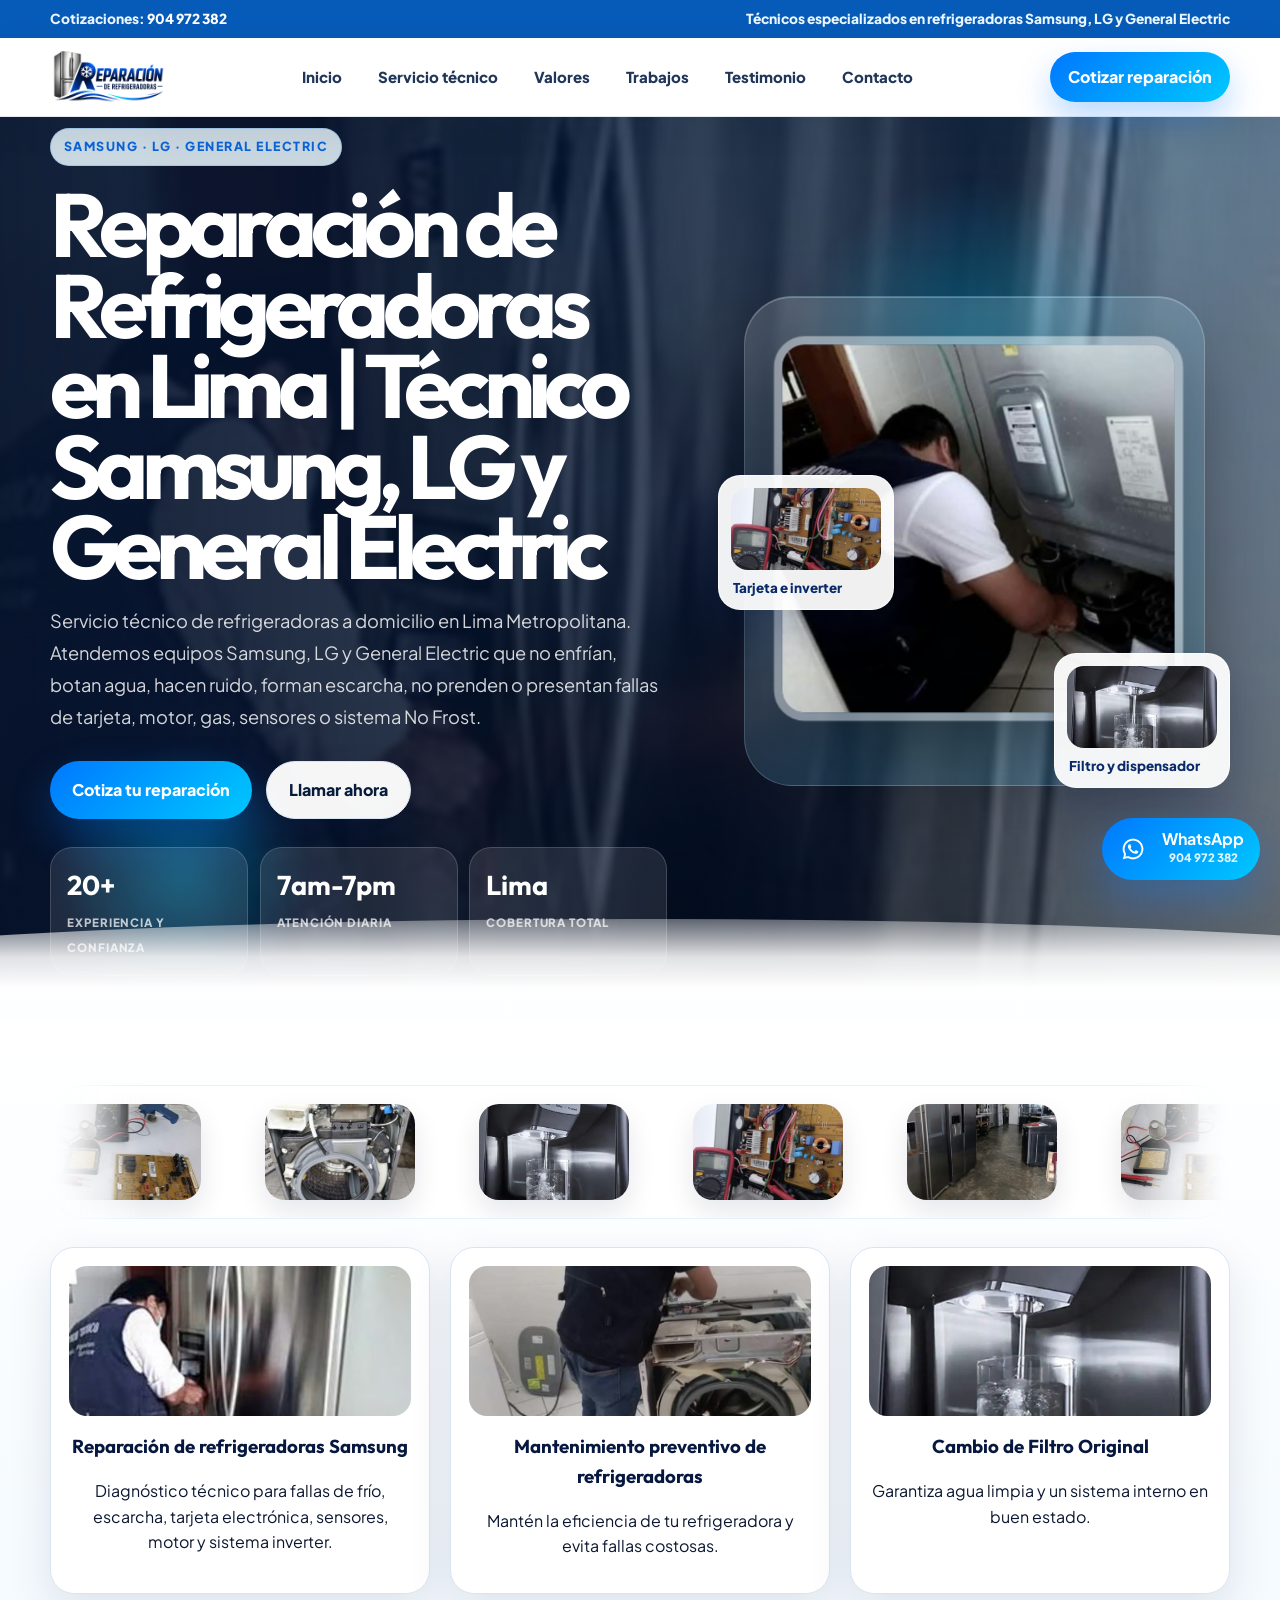
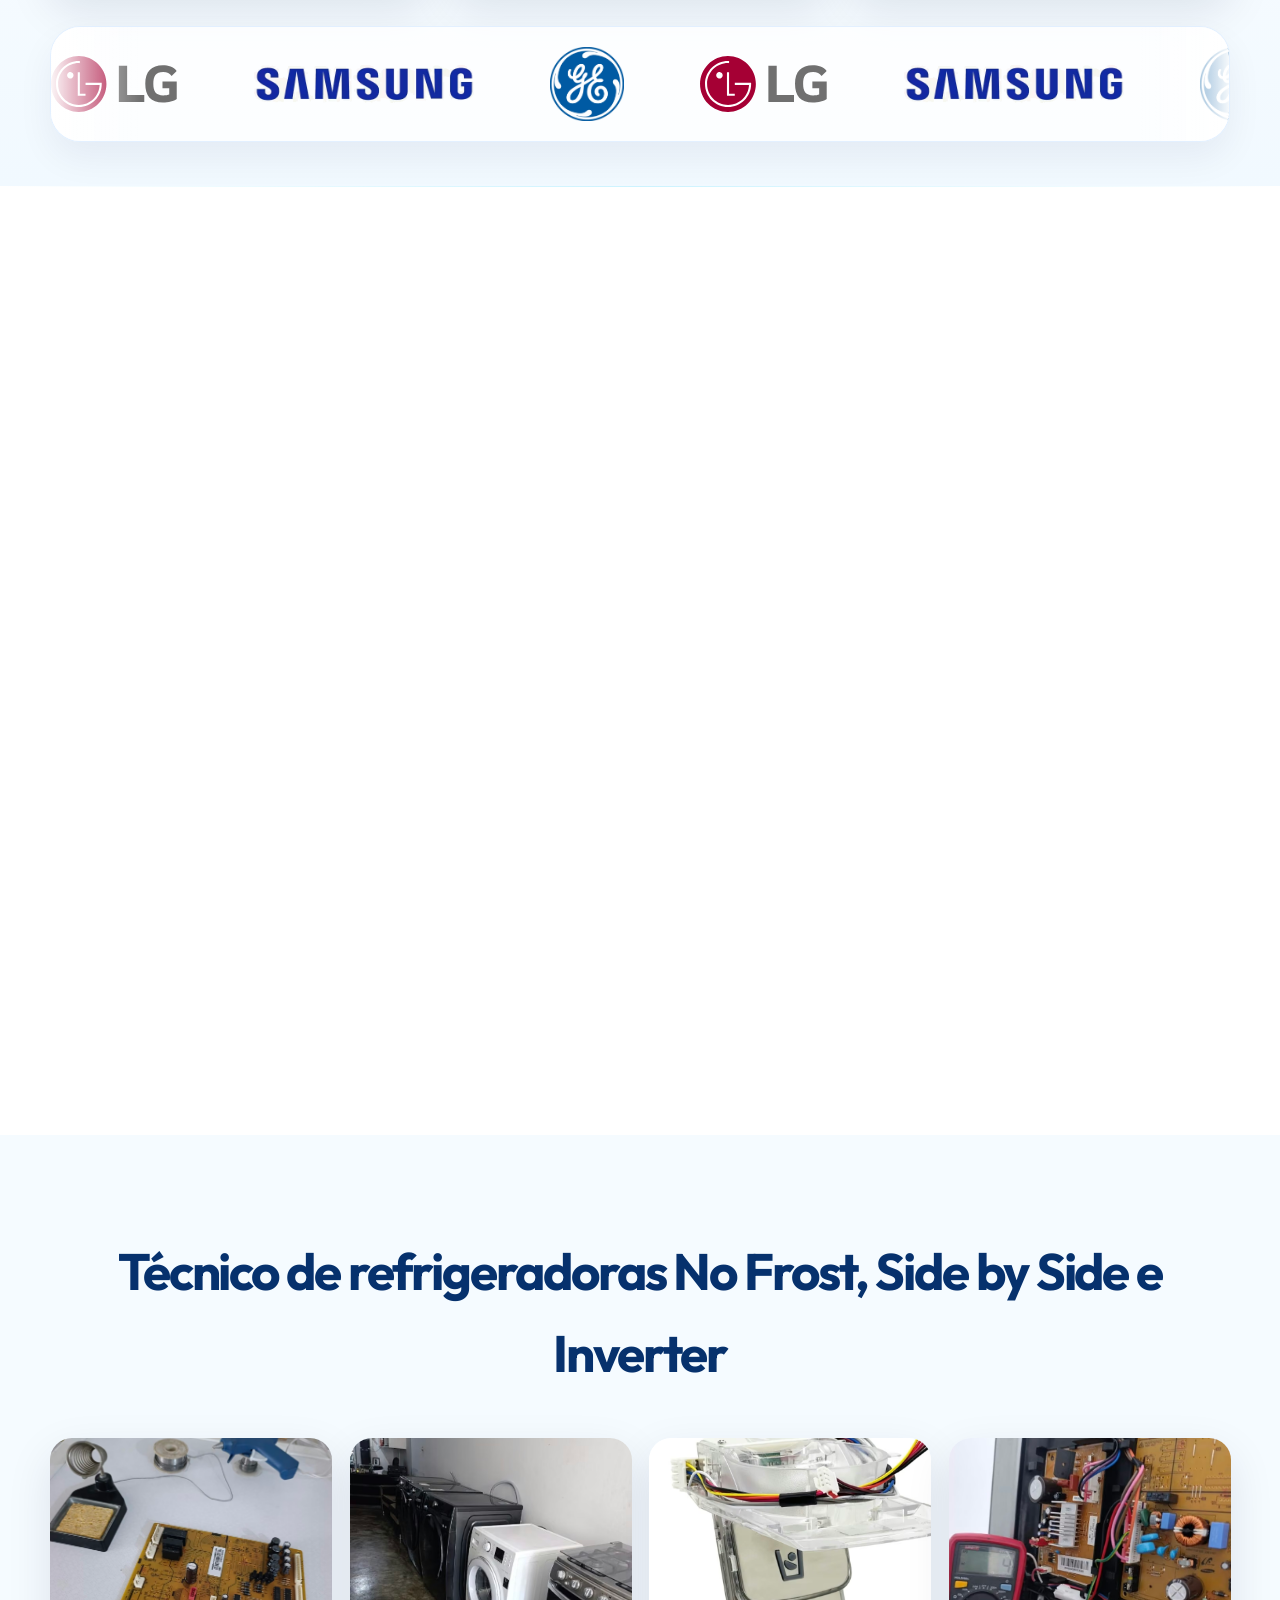
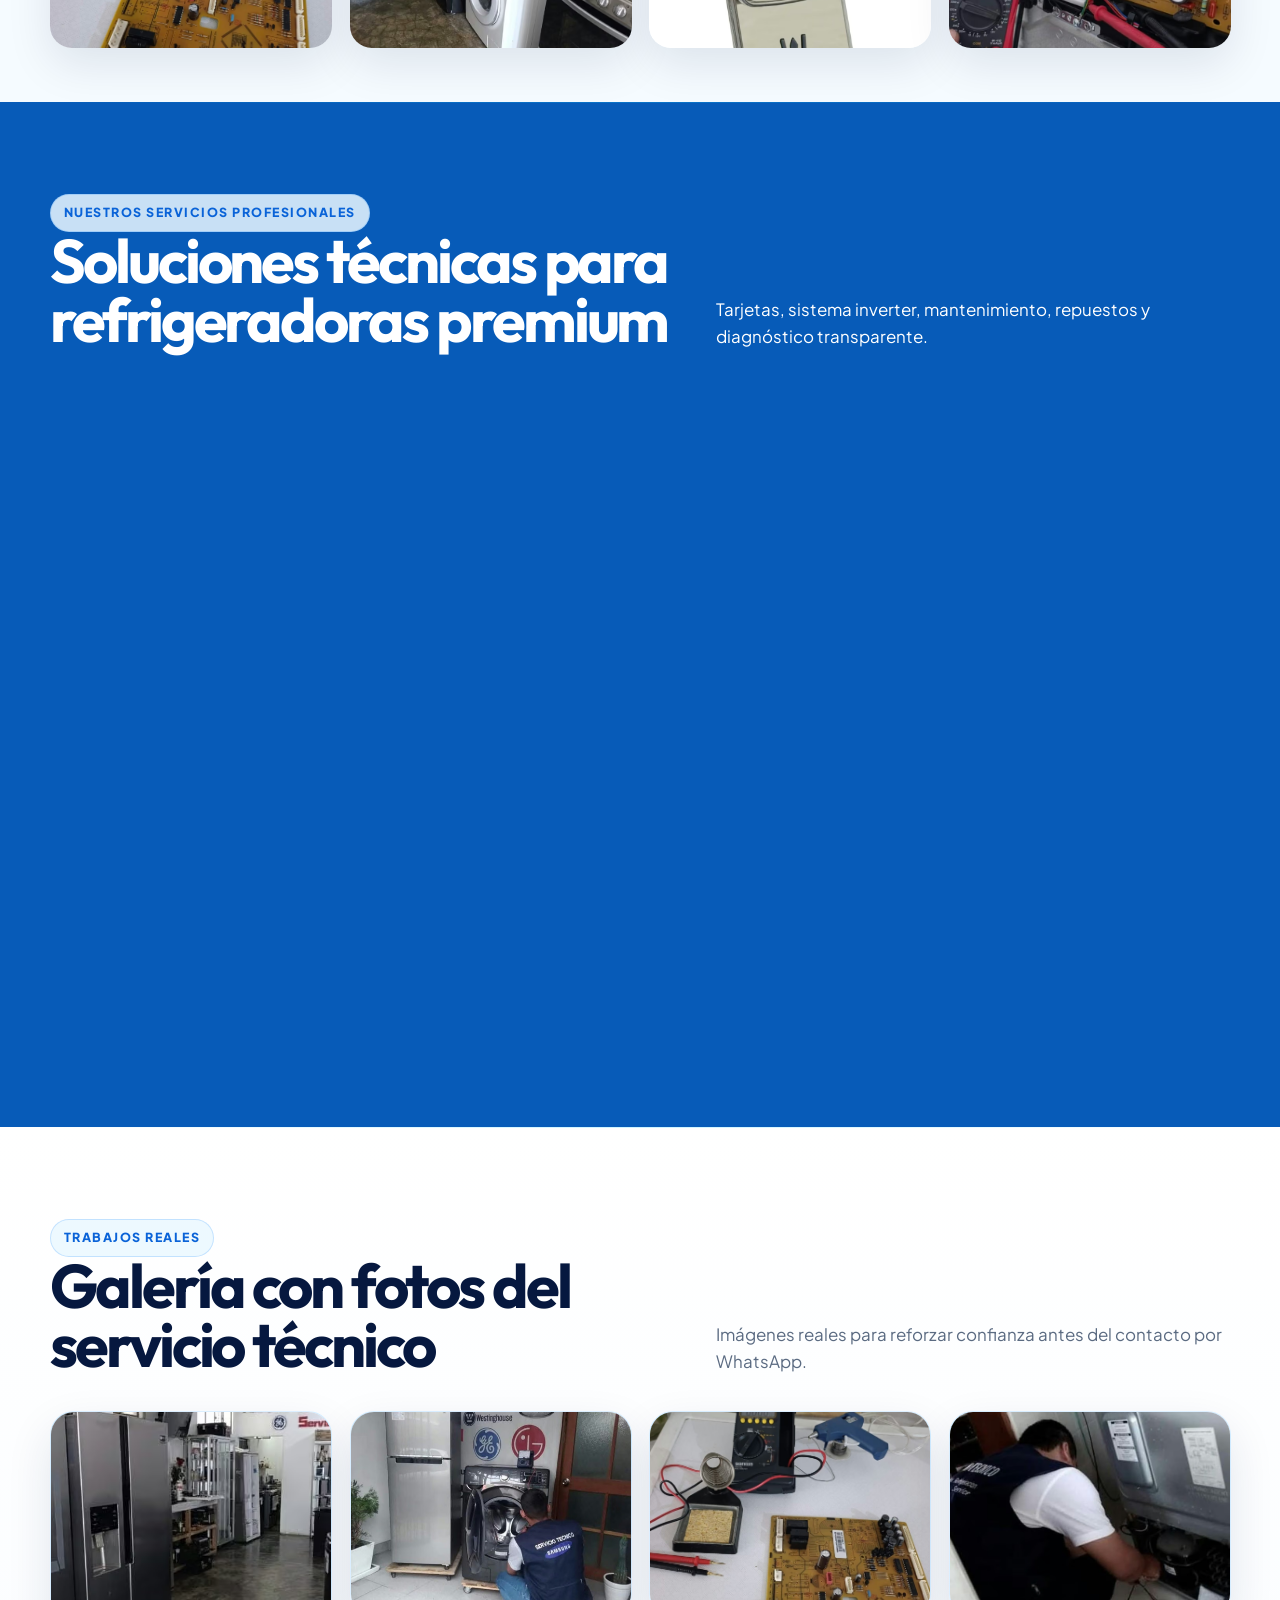
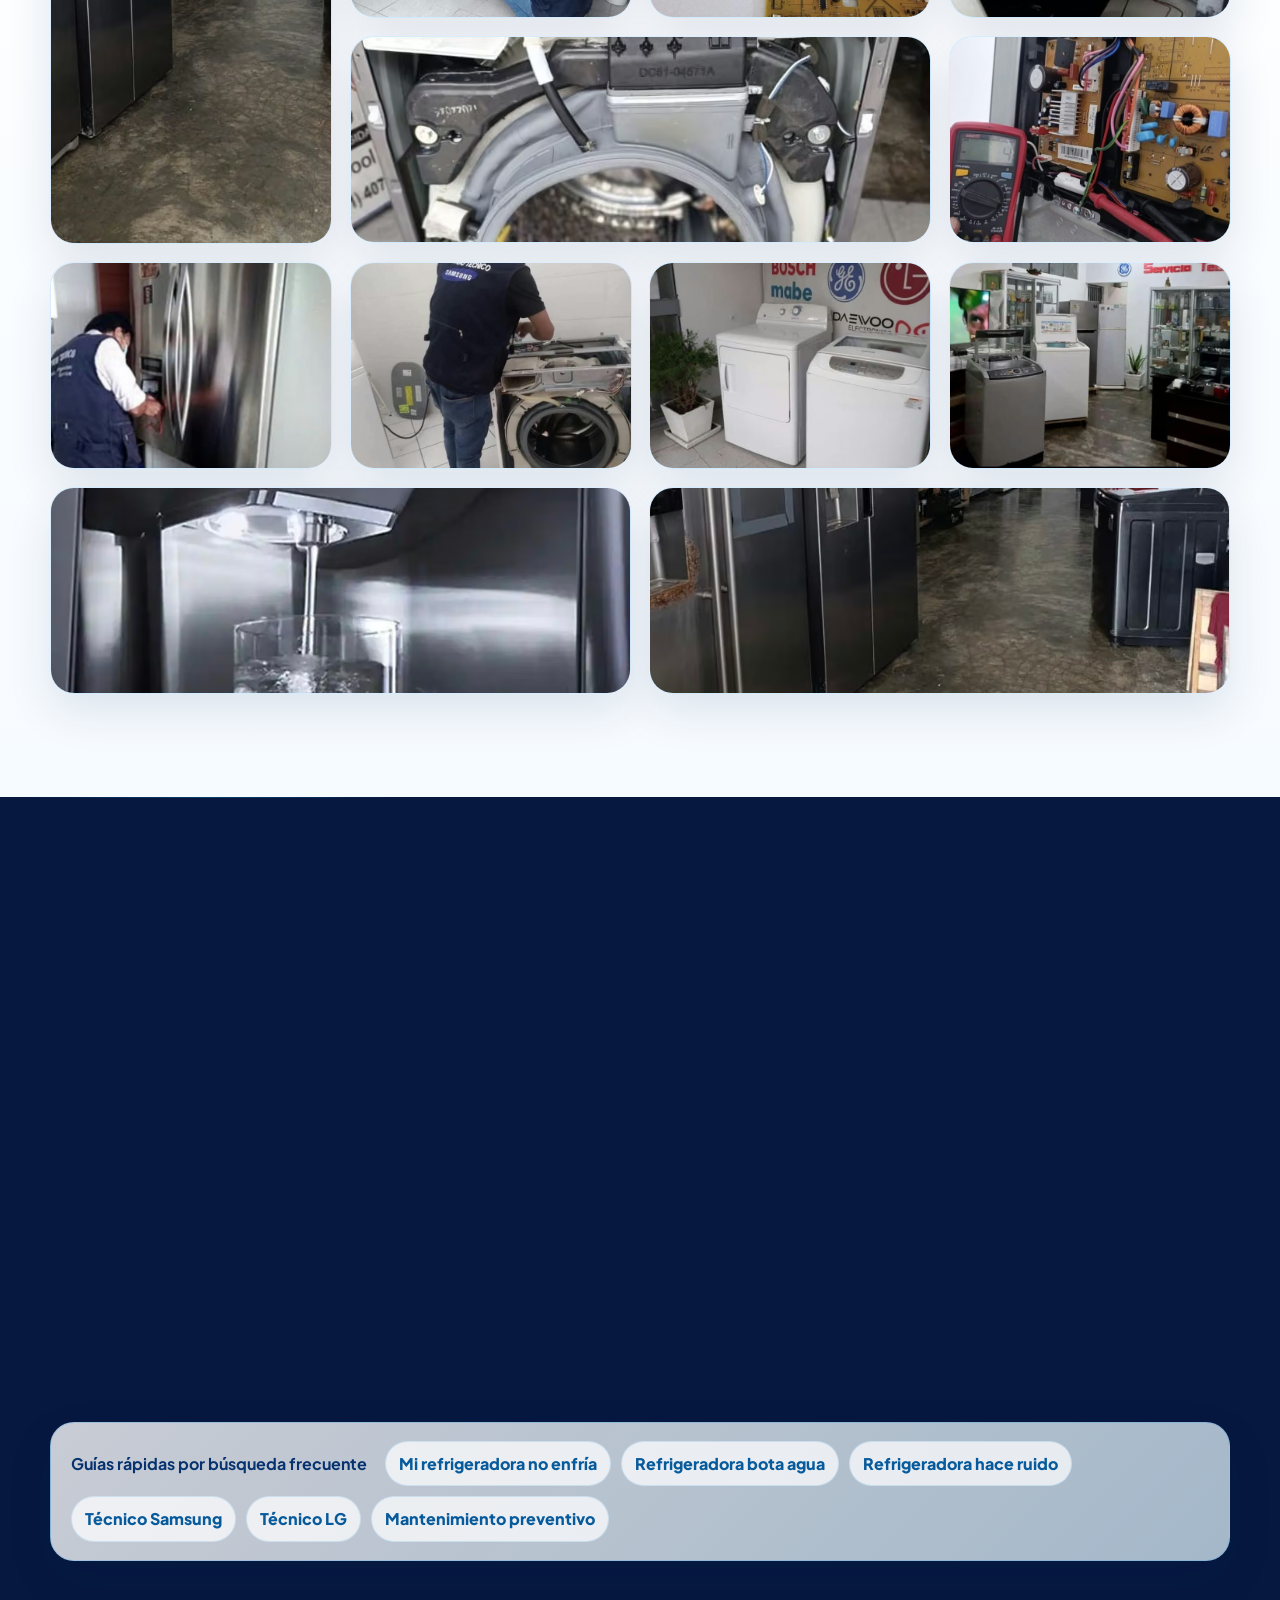
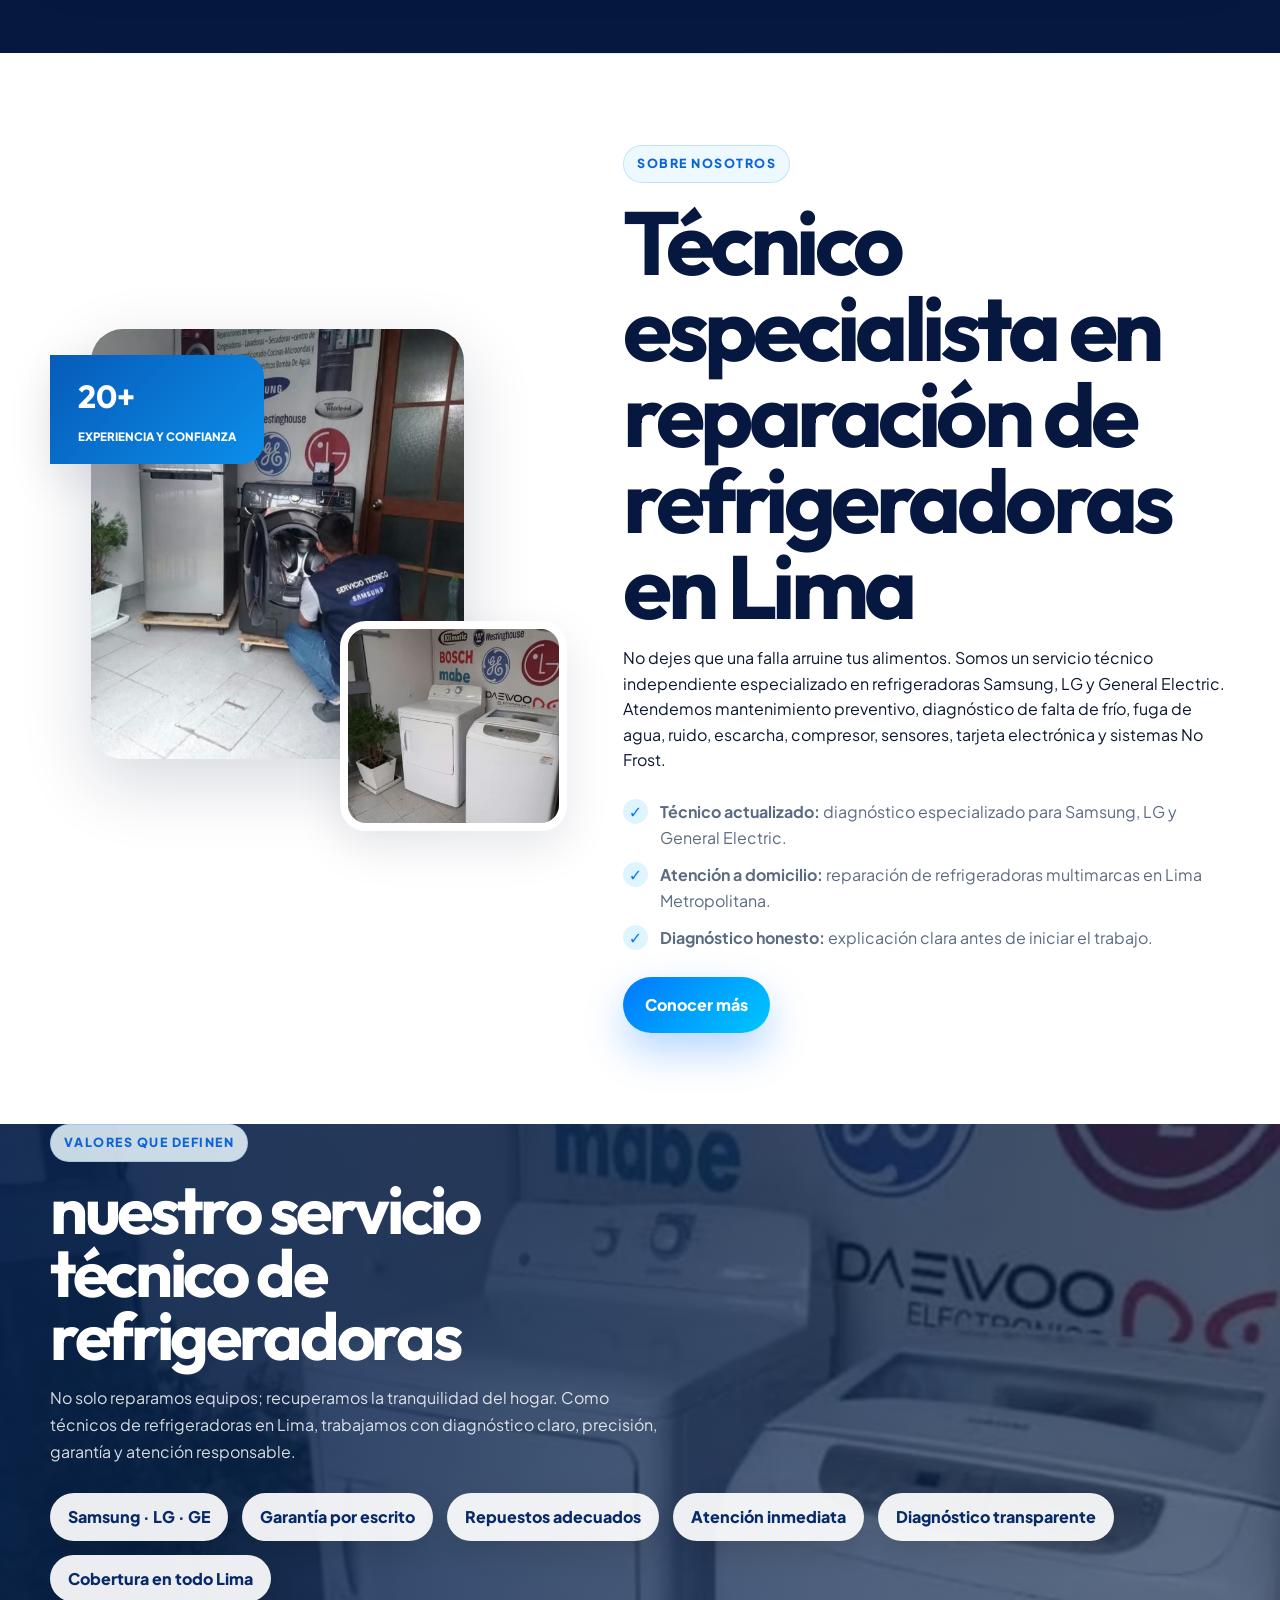
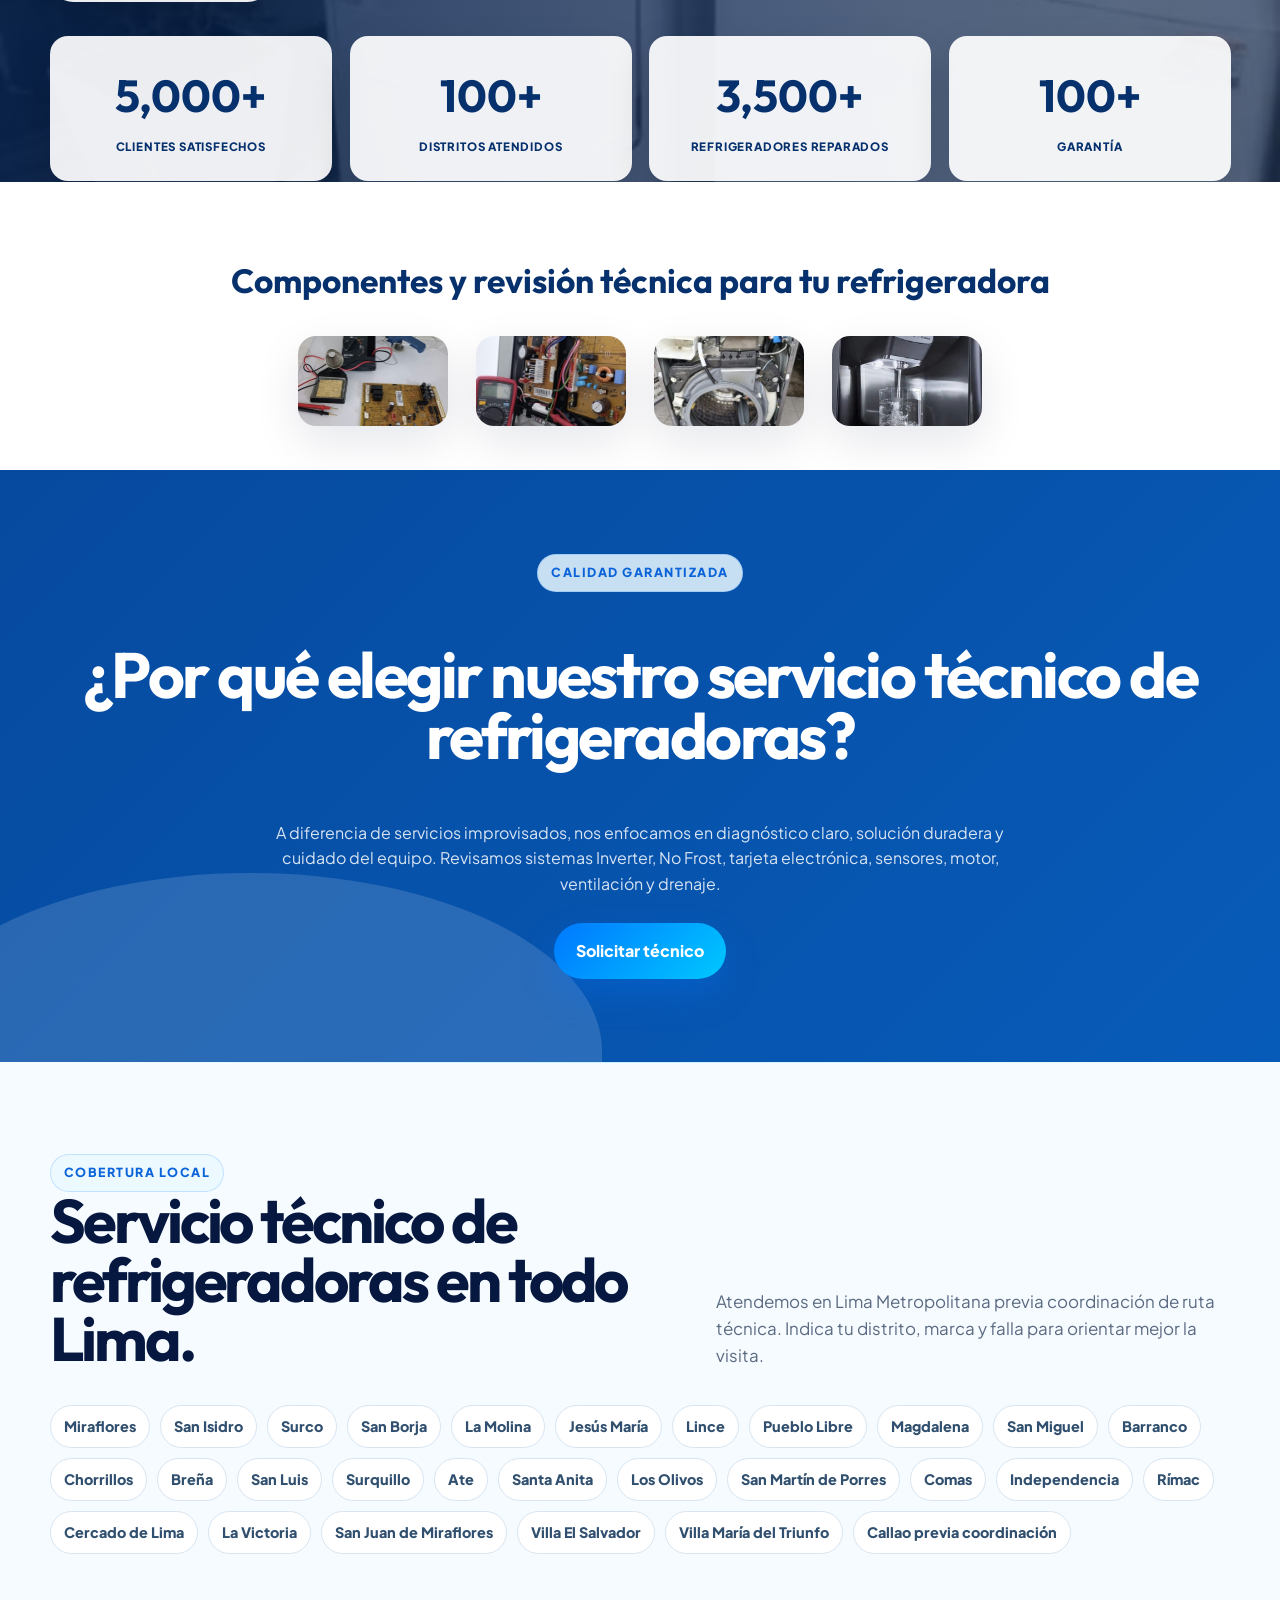
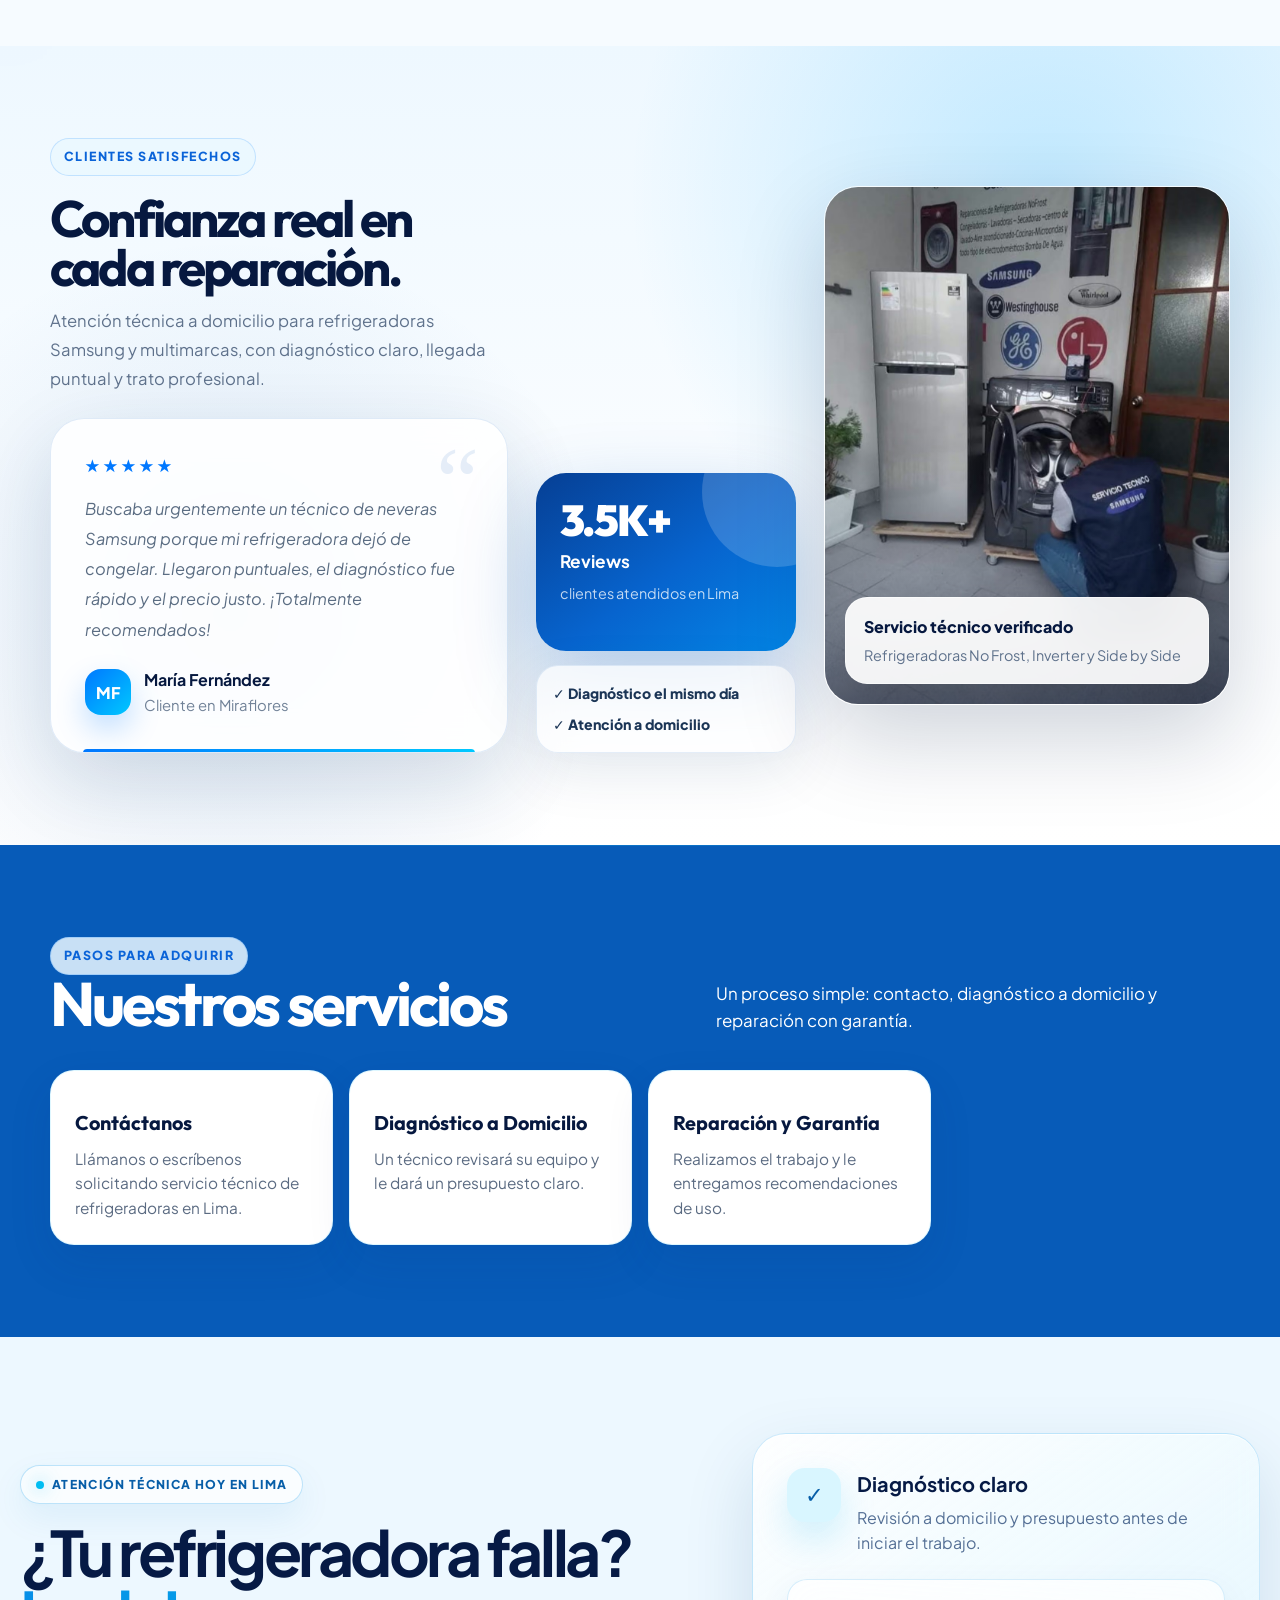
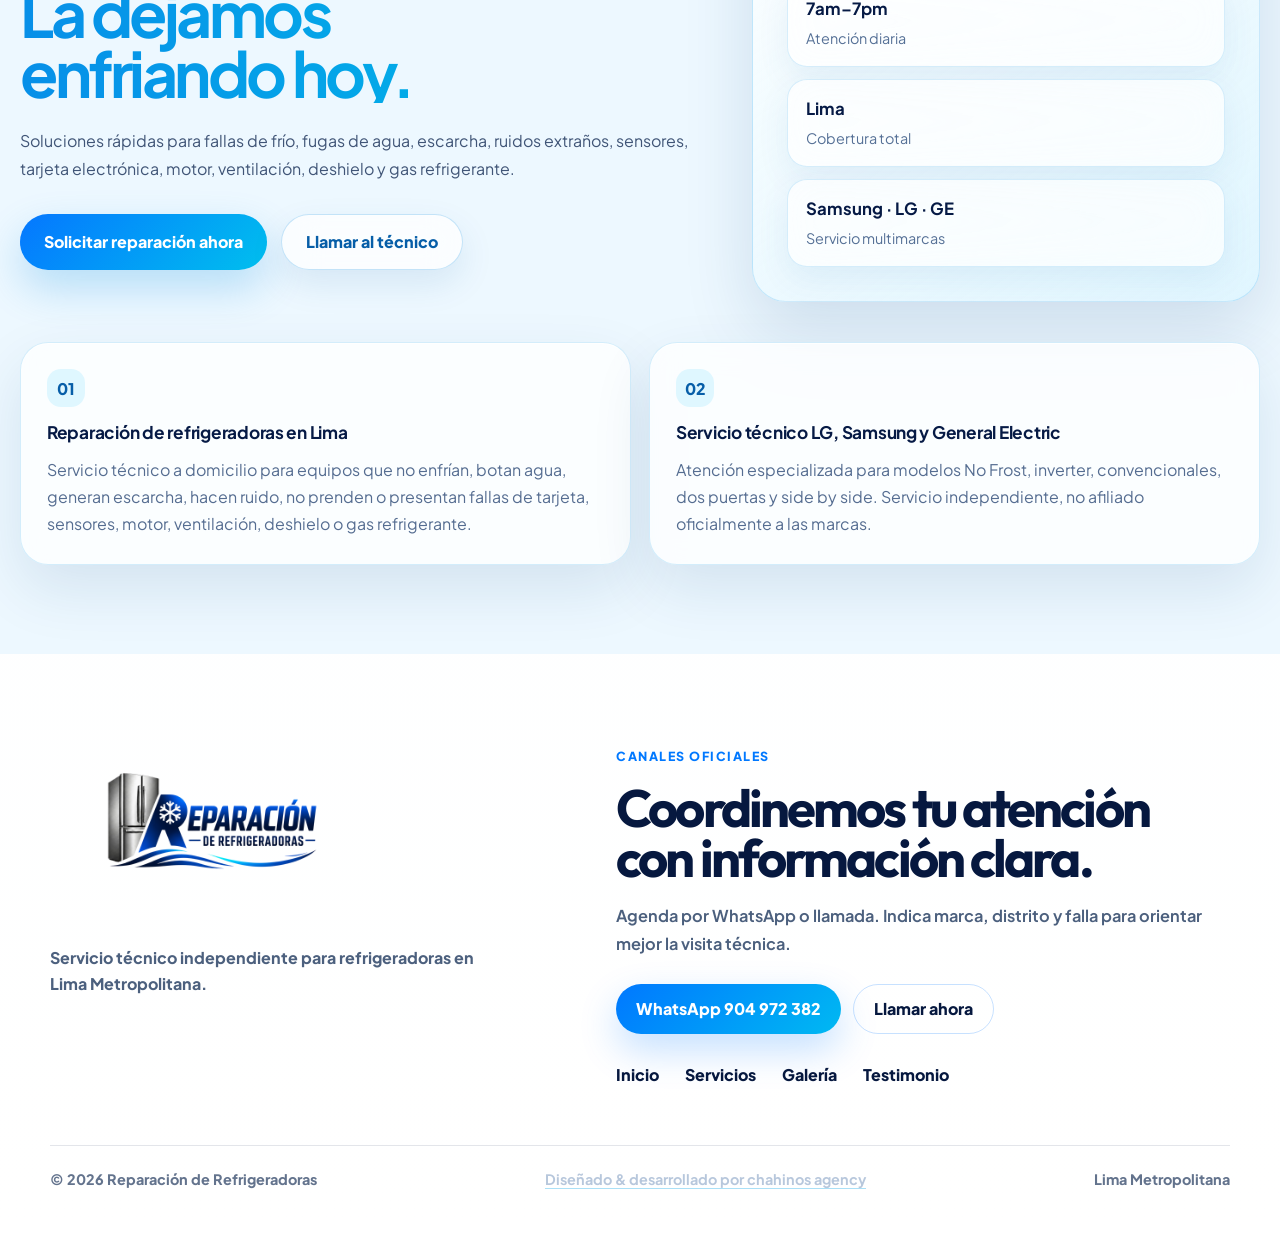
==== index.html @ 65a56091 "Initial commit" ====
<!doctype html>
<html lang="es-PE">
<head>
  <meta charset="utf-8">
  <meta name="viewport" content="width=device-width, initial-scale=1">
  <title>Reparación de Refrigeradoras en Lima | Técnico Samsung, LG y GE</title>
  <meta name="description" content="Reparación de refrigeradoras en Lima a domicilio. Técnico especializado en Samsung, LG y General Electric: no enfría, bota agua, hace ruido, escarcha, gas, tarjeta, motor y mantenimiento. WhatsApp 904 972 382.">
  <meta name="robots" content="index,follow,max-image-preview:large,max-snippet:-1,max-video-preview:-1">
  <link rel="canonical" href="https://reparacionderefrigeradoras.com/">
  <link rel="alternate" href="https://reparacionderefrigeradoras.com/" hreflang="es-PE">
  <link rel="icon" type="image/png" sizes="32x32" href="assets/icons/favicon-32.png">
  <link rel="apple-touch-icon" sizes="192x192" href="assets/icons/favicon-192.png">
  <meta name="theme-color" content="#06183f">
  <meta name="keywords" content="reparación de refrigeradoras en Lima, técnico de refrigeradoras Samsung, servicio técnico LG refrigeradoras, reparación General Electric refrigeradoras, refrigeradora no enfría, refrigeradora bota agua, refrigeradora hace ruido, mantenimiento de refrigeradoras">
  <meta name="geo.region" content="PE-LIM">
  <meta name="geo.placename" content="Lima Metropolitana">
  <meta name="format-detection" content="telephone=yes">
  <meta property="og:type" content="website">
  <meta property="og:locale" content="es_PE">
  <meta property="og:title" content="Reparación de Refrigeradoras en Lima | Samsung, LG y General Electric">
  <meta property="og:description" content="Técnico de refrigeradoras a domicilio en Lima. Solución para falta de frío, fugas de agua, ruidos, escarcha, sensores, gas y tarjeta electrónica.">
  <meta property="og:url" content="https://reparacionderefrigeradoras.com/">
  <meta property="og:image" content="https://reparacionderefrigeradoras.com/assets/fotos/servicio-tecnico-refrigeradora-lima.avif">
  <meta name="twitter:card" content="summary_large_image">
  <meta name="twitter:title" content="Reparación de Refrigeradoras en Lima">
  <meta name="twitter:description" content="Servicio técnico de refrigeradoras Samsung, LG y General Electric a domicilio en Lima.">
  <link rel="preconnect" href="https://fonts.googleapis.com">
  <link rel="preconnect" href="https://fonts.gstatic.com" crossorigin>
  <link href="https://fonts.googleapis.com/css2?family=Outfit:wght@600;700;800;900&family=Plus+Jakarta+Sans:wght@400;500;700;800;900&display=swap" rel="stylesheet">
  <link rel="stylesheet" href="css/main.css">
  <script type="application/ld+json">
{
  "@context": "https://schema.org",
  "@graph": [
    {
      "@type": [
        "LocalBusiness",
        "HomeAndConstructionBusiness",
        "ProfessionalService"
      ],
      "@id": "https://reparacionderefrigeradoras.com/#negocio",
      "name": "Reparación de Refrigeradoras",
      "url": "https://reparacionderefrigeradoras.com/",
      "logo": "https://reparacionderefrigeradoras.com/assets/logos/logo-original-cliente.avif",
      "image": "https://reparacionderefrigeradoras.com/assets/fotos/servicio-tecnico-refrigeradora-lima.avif",
      "telephone": "+51904972382",
      "priceRange": "$$",
      "description": "Servicio técnico independiente de reparación y mantenimiento de refrigeradoras Samsung, LG y General Electric a domicilio en Lima Metropolitana.",
      "address": {
        "@type": "PostalAddress",
        "addressLocality": "Lima",
        "addressRegion": "Lima",
        "addressCountry": "PE"
      },
      "areaServed": [
        {
          "@type": "City",
          "name": "Lima Metropolitana"
        },
        {
          "@type": "City",
          "name": "Miraflores"
        },
        {
          "@type": "City",
          "name": "San Isidro"
        },
        {
          "@type": "City",
          "name": "Santiago de Surco"
        },
        {
          "@type": "City",
          "name": "San Borja"
        },
        {
          "@type": "City",
          "name": "La Molina"
        },
        {
          "@type": "City",
          "name": "San Miguel"
        },
        {
          "@type": "City",
          "name": "Jesús María"
        },
        {
          "@type": "City",
          "name": "Lince"
        },
        {
          "@type": "City",
          "name": "Pueblo Libre"
        },
        {
          "@type": "City",
          "name": "Magdalena del Mar"
        },
        {
          "@type": "City",
          "name": "Chorrillos"
        },
        {
          "@type": "City",
          "name": "Barranco"
        },
        {
          "@type": "City",
          "name": "Los Olivos"
        },
        {
          "@type": "City",
          "name": "San Martín de Porres"
        },
        {
          "@type": "City",
          "name": "Comas"
        },
        {
          "@type": "City",
          "name": "Ate"
        },
        {
          "@type": "City",
          "name": "Santa Anita"
        },
        {
          "@type": "City",
          "name": "Independencia"
        },
        {
          "@type": "City",
          "name": "San Juan de Miraflores"
        },
        {
          "@type": "City",
          "name": "Villa El Salvador"
        },
        {
          "@type": "City",
          "name": "Villa María del Triunfo"
        },
        {
          "@type": "City",
          "name": "Cercado de Lima"
        },
        {
          "@type": "City",
          "name": "La Victoria"
        },
        {
          "@type": "City",
          "name": "Callao"
        }
      ],
      "openingHoursSpecification": [
        {
          "@type": "OpeningHoursSpecification",
          "dayOfWeek": [
            "Monday",
            "Tuesday",
            "Wednesday",
            "Thursday",
            "Friday",
            "Saturday",
            "Sunday"
          ],
          "opens": "07:00",
          "closes": "19:00"
        }
      ],
      "contactPoint": {
        "@type": "ContactPoint",
        "telephone": "+51904972382",
        "contactType": "customer service",
        "areaServed": "PE-LIM",
        "availableLanguage": "es"
      },
      "hasOfferCatalog": {
        "@type": "OfferCatalog",
        "name": "Servicios de reparación de refrigeradoras",
        "itemListElement": [
          {
            "@type": "Offer",
            "itemOffered": {
              "@type": "Service",
              "name": "Reparación de refrigeradoras en Lima",
              "description": "Diagnóstico y reparación de refrigeradoras que no enfrían, botan agua, hacen ruido, no prenden o presentan escarcha.",
              "areaServed": "Lima Metropolitana"
            }
          },
          {
            "@type": "Offer",
            "itemOffered": {
              "@type": "Service",
              "name": "Técnico de refrigeradoras Samsung",
              "description": "Servicio técnico independiente para refrigeradoras Samsung No Frost, Inverter, convencionales y side by side.",
              "areaServed": "Lima Metropolitana"
            }
          },
          {
            "@type": "Offer",
            "itemOffered": {
              "@type": "Service",
              "name": "Servicio técnico LG refrigeradoras",
              "description": "Revisión y reparación de refrigeradoras LG con fallas de frío, tarjeta, sensores, ventilación o drenaje.",
              "areaServed": "Lima Metropolitana"
            }
          },
          {
            "@type": "Offer",
            "itemOffered": {
              "@type": "Service",
              "name": "Reparación de refrigeradoras General Electric",
              "description": "Atención para refrigeradoras General Electric a domicilio en Lima Metropolitana.",
              "areaServed": "Lima Metropolitana"
            }
          },
          {
            "@type": "Offer",
            "itemOffered": {
              "@type": "Service",
              "name": "Mantenimiento de refrigeradoras",
              "description": "Limpieza, revisión preventiva, drenaje, ventilación, control de escarcha y recomendaciones de uso.",
              "areaServed": "Lima Metropolitana"
            }
          },
          {
            "@type": "Offer",
            "itemOffered": {
              "@type": "Service",
              "name": "Reparación de tarjeta electrónica de refrigeradora",
              "description": "Diagnóstico de placa, sensores, sistema inverter, relé, cableado y componentes electrónicos.",
              "areaServed": "Lima Metropolitana"
            }
          }
        ]
      }
    },
    {
      "@type": "WebSite",
      "@id": "https://reparacionderefrigeradoras.com/#website",
      "url": "https://reparacionderefrigeradoras.com/",
      "name": "Reparación de Refrigeradoras",
      "inLanguage": "es-PE",
      "publisher": {
        "@id": "https://reparacionderefrigeradoras.com/#negocio"
      },
      "potentialAction": {
        "@type": "SearchAction",
        "target": "https://reparacionderefrigeradoras.com/?s={search_term_string}",
        "query-input": "required name=search_term_string"
      }
    },
    {
      "@type": "WebPage",
      "@id": "https://reparacionderefrigeradoras.com/#webpage",
      "url": "https://reparacionderefrigeradoras.com/",
      "name": "Reparación de Refrigeradoras en Lima",
      "description": "Servicio técnico de refrigeradoras Samsung, LG y General Electric en Lima Metropolitana.",
      "isPartOf": {
        "@id": "https://reparacionderefrigeradoras.com/#website"
      },
      "about": {
        "@id": "https://reparacionderefrigeradoras.com/#negocio"
      },
      "primaryImageOfPage": {
        "@type": "ImageObject",
        "url": "https://reparacionderefrigeradoras.com/assets/fotos/servicio-tecnico-refrigeradora-lima.avif"
      },
      "inLanguage": "es-PE"
    },
    {
      "@type": "BreadcrumbList",
      "@id": "https://reparacionderefrigeradoras.com/#breadcrumbs",
      "itemListElement": [
        {
          "@type": "ListItem",
          "position": 1,
          "name": "Inicio",
          "item": "https://reparacionderefrigeradoras.com/"
        },
        {
          "@type": "ListItem",
          "position": 2,
          "name": "Servicio técnico de refrigeradoras",
          "item": "https://reparacionderefrigeradoras.com/#servicios"
        },
        {
          "@type": "ListItem",
          "position": 3,
          "name": "Contacto",
          "item": "https://reparacionderefrigeradoras.com/#contacto"
        }
      ]
    },
    {
      "@type": "FAQPage",
      "@id": "https://reparacionderefrigeradoras.com/#faq",
      "mainEntity": [
        {
          "@type": "Question",
          "name": "¿Atienden refrigeradoras que no enfrían?",
          "acceptedAnswer": {
            "@type": "Answer",
            "text": "Sí. Revisamos motor, gas refrigerante, ventilador, tarjeta electrónica, sensores, termostato y sistema No Frost para detectar la causa real de la falta de frío."
          }
        },
        {
          "@type": "Question",
          "name": "¿Atienden refrigeradoras Samsung, LG y General Electric?",
          "acceptedAnswer": {
            "@type": "Answer",
            "text": "Sí. Brindamos servicio técnico independiente para refrigeradoras Samsung, LG y General Electric en Lima Metropolitana."
          }
        },
        {
          "@type": "Question",
          "name": "¿La atención es a domicilio en Lima?",
          "acceptedAnswer": {
            "@type": "Answer",
            "text": "Sí. Coordinamos atención a domicilio en Lima Metropolitana. El cliente debe indicar marca, distrito y falla para orientar mejor la visita técnica."
          }
        },
        {
          "@type": "Question",
          "name": "¿Qué fallas de refrigeradoras reparan?",
          "acceptedAnswer": {
            "@type": "Answer",
            "text": "Atendemos fallas como no enfría, bota agua, hace ruido, congela demasiado, forma escarcha, no prende, falla de tarjeta, fuga de gas, sensor, motor o ventilador."
          }
        },
        {
          "@type": "Question",
          "name": "¿Cuál es el horario de atención?",
          "acceptedAnswer": {
            "@type": "Answer",
            "text": "La atención se coordina de lunes a domingo, de 7:00 a.m. a 7:00 p.m., según disponibilidad de ruta técnica."
          }
        },
        {
          "@type": "Question",
          "name": "¿Son servicio oficial de las marcas?",
          "acceptedAnswer": {
            "@type": "Answer",
            "text": "No. Es un servicio técnico independiente. Las marcas Samsung, LG y General Electric pertenecen a sus respectivos propietarios."
          }
        }
      ]
    }
  ]
}
  </script>
</head>
<body>
  <div class="topbar ref-topbar">
  <div class="container">
    <span>Cotizaciones: <a href="tel:+51904972382">904 972 382</a></span>
    <span>Técnicos especializados en refrigeradoras Samsung, LG y General Electric</span>
  </div>
</div>
<header class="navbar ref-navbar" aria-label="Navegación principal">
  <div class="container nav-inner">
    <a class="brand" href="#inicio" aria-label="Reparación de Refrigeradoras">
      <img src="assets/logos/logo-original-cliente.avif" alt="Reparación de Refrigeradoras - servicio técnico en Lima" width="377" height="203">
    </a>
    <nav class="nav-links" id="navLinks">
      <a href="#inicio">Inicio</a><a href="#servicios">Servicio técnico</a><a href="#valores">Valores</a><a href="#galeria">Trabajos</a><a href="#faq">Testimonio</a><a href="#contacto">Contacto</a>
    </nav>
    <div class="nav-actions">
      <a class="btn btn-primary" href="https://wa.me/51904972382?text=Hola%2C%20quiero%20cotizar%20la%20reparaci%C3%B3n%20de%20mi%20refrigeradora.%20Marca%3A%20%5Bindicar%5D.%20Distrito%3A%20%5Bindicar%5D.%20Falla%3A%20%5Bindicar%5D" target="_blank" rel="noopener">Cotizar reparación</a>
      <button class="menu-btn" id="menuBtn" type="button" aria-controls="navLinks" aria-expanded="false">Menú</button>
    </div>
  </div>
</header>

  <main>
    <section class="ref-hero" id="inicio">
  <div class="ref-hero-bg" aria-hidden="true">
    <img src="assets/fotos/servicio-tecnico-refrigeradora-lima.avif" alt="Servicio técnico de refrigeradoras en Lima">
    <span class="ref-orb ref-orb-a" data-parallax="0.18"></span><span class="ref-orb ref-orb-b" data-parallax="-0.12"></span>
  </div>
  <div class="container ref-hero-grid">
    <div class="ref-hero-copy" data-reveal>
      <span class="eyebrow">Samsung · LG · General Electric</span>
      <h1>Reparación de Refrigeradoras en Lima | Técnico Samsung, LG y General Electric</h1>
      <div class="mobile-fridge-slider" aria-label="Modelos de refrigeradoras atendidas">
        <img class="mobile-fridge-slide slide-1" src="assets/fotos/modelos-mobile/modelo-samsung-transparente.png" alt="Modelo de refrigeradora Samsung Side by Side">
        <img class="mobile-fridge-slide slide-2" src="assets/fotos/modelos-mobile/modelo-lg-transparente.png" alt="Modelo de refrigeradora LG con puerta Instaview">
        <img class="mobile-fridge-slide slide-3" src="assets/fotos/modelos-mobile/modelo-side-by-side-transparente.png" alt="Modelo de refrigeradora Side by Side con dispensador">
        <img class="mobile-fridge-slide slide-4" src="assets/fotos/modelos-mobile/modelo-general-electric-transparente.png" alt="Modelo de refrigeradora General Electric French Door">
      </div>
      <p>Servicio técnico de refrigeradoras a domicilio en Lima Metropolitana. Atendemos equipos Samsung, LG y General Electric que no enfrían, botan agua, hacen ruido, forman escarcha, no prenden o presentan fallas de tarjeta, motor, gas, sensores o sistema No Frost.</p>
      <figure class="ref-mobile-hero-card" aria-label="Servicio técnico de refrigeradora a domicilio">
        <img src="assets/fotos/atencion-tecnica-local-lima.avif" alt="Técnico de refrigeradoras atendiendo a domicilio en Lima">
        <figcaption>
          <strong>Atención técnica real</strong>
          <span>Diagnóstico · reparación · garantía</span>
        </figcaption>
        <i>7am–7pm</i>
      </figure>
      <div class="ref-hero-actions">
        <a class="btn btn-primary btn-glow" href="https://wa.me/51904972382?text=Hola%2C%20quiero%20cotizar%20mi%20reparaci%C3%B3n%20de%20refrigeradora%20en%20Lima.%20Marca%3A%20%5Bindicar%5D.%20Distrito%3A%20%5Bindicar%5D.%20Falla%3A%20%5Bindicar%5D" target="_blank" rel="noopener">Cotiza tu reparación</a>
        <a class="btn btn-secondary" href="tel:+51904972382">Llamar ahora</a>
      </div>
      <div class="ref-proof-row">
        <div><strong>20+</strong><span>experiencia y confianza</span></div><div><strong>7am-7pm</strong><span>atención diaria</span></div><div><strong>Lima</strong><span>cobertura total</span></div>
      </div>
    </div>
    <div class="ref-hero-device" data-reveal data-tilt>
      <div class="ref-device-glow" data-parallax="0.10"></div>
      <img class="ref-main-fridge" data-parallax="0.075" fetchpriority="high" src="assets/fotos/diagnostico-refrigeradora-side-by-side.avif" alt="Diagnóstico de refrigeradora Side by Side">
      <div class="ref-float-card card-a" data-parallax="0.16"><img src="assets/fotos/revision-tarjeta-electronica-refrigeradora.avif" alt="Servicio técnico de refrigeradoras en Lima"><span>Tarjeta e inverter</span></div>
      <div class="ref-float-card card-b" data-parallax="-0.10"><img src="assets/fotos/dispensador-agua-hielo-refrigeradora.avif" alt="Servicio técnico de refrigeradoras en Lima"><span>Filtro y dispensador</span></div>
    </div>
  </div>
</section>

<section class="ref-strip" id="marcas" data-reveal>
  <div class="container">
    <div class="ref-parts-marquee">
      <div class="ref-parts-track">
        <img src="assets/fotos/prueba-electronica-refrigeradora.avif" alt="Repuesto para refrigeradora">
        <img src="assets/fotos/mantenimiento-sistema-interno-refrigeradora.avif" alt="Sistema interno de refrigeradora">
        <img src="assets/fotos/dispensador-agua-hielo-refrigeradora.avif" alt="Filtro y dispensador de refrigeradora">
        <img src="assets/fotos/revision-tarjeta-electronica-refrigeradora.avif" alt="Tarjeta electrónica de refrigeradora">
        <img src="assets/fotos/taller-refrigeradoras-lima.avif" alt="Taller de refrigeradoras">
        <img src="assets/fotos/prueba-electronica-refrigeradora.avif" alt="Repuesto para refrigeradora">
        <img src="assets/fotos/mantenimiento-sistema-interno-refrigeradora.avif" alt="Sistema interno de refrigeradora">
        <img src="assets/fotos/dispensador-agua-hielo-refrigeradora.avif" alt="Filtro y dispensador de refrigeradora">
        <img src="assets/fotos/revision-tarjeta-electronica-refrigeradora.avif" alt="Tarjeta electrónica de refrigeradora">
        <img src="assets/fotos/taller-refrigeradoras-lima.avif" alt="Taller de refrigeradoras">
        <img src="assets/fotos/prueba-electronica-refrigeradora.avif" alt="Repuesto para refrigeradora">
        <img src="assets/fotos/mantenimiento-sistema-interno-refrigeradora.avif" alt="Sistema interno de refrigeradora">
        <img src="assets/fotos/dispensador-agua-hielo-refrigeradora.avif" alt="Filtro y dispensador de refrigeradora">
        <img src="assets/fotos/revision-tarjeta-electronica-refrigeradora.avif" alt="Tarjeta electrónica de refrigeradora">
        <img src="assets/fotos/taller-refrigeradoras-lima.avif" alt="Taller de refrigeradoras">
        <img src="assets/fotos/prueba-electronica-refrigeradora.avif" aria-hidden="true" alt="Repuesto para refrigeradora">
        <img src="assets/fotos/mantenimiento-sistema-interno-refrigeradora.avif" aria-hidden="true" alt="Sistema interno de refrigeradora">
        <img src="assets/fotos/dispensador-agua-hielo-refrigeradora.avif" aria-hidden="true" alt="Filtro y dispensador de refrigeradora">
        <img src="assets/fotos/revision-tarjeta-electronica-refrigeradora.avif" aria-hidden="true" alt="Tarjeta electrónica de refrigeradora">
        <img src="assets/fotos/taller-refrigeradoras-lima.avif" aria-hidden="true" alt="Taller de refrigeradoras">
        <img src="assets/fotos/prueba-electronica-refrigeradora.avif" aria-hidden="true" alt="Repuesto para refrigeradora">
        <img src="assets/fotos/mantenimiento-sistema-interno-refrigeradora.avif" aria-hidden="true" alt="Sistema interno de refrigeradora">
        <img src="assets/fotos/dispensador-agua-hielo-refrigeradora.avif" aria-hidden="true" alt="Filtro y dispensador de refrigeradora">
        <img src="assets/fotos/revision-tarjeta-electronica-refrigeradora.avif" aria-hidden="true" alt="Tarjeta electrónica de refrigeradora">
        <img src="assets/fotos/taller-refrigeradoras-lima.avif" aria-hidden="true" alt="Taller de refrigeradoras">
        <img src="assets/fotos/prueba-electronica-refrigeradora.avif" aria-hidden="true" alt="Repuesto para refrigeradora">
        <img src="assets/fotos/mantenimiento-sistema-interno-refrigeradora.avif" aria-hidden="true" alt="Sistema interno de refrigeradora">
        <img src="assets/fotos/dispensador-agua-hielo-refrigeradora.avif" aria-hidden="true" alt="Filtro y dispensador de refrigeradora">
        <img src="assets/fotos/revision-tarjeta-electronica-refrigeradora.avif" aria-hidden="true" alt="Tarjeta electrónica de refrigeradora">
        <img src="assets/fotos/taller-refrigeradoras-lima.avif" aria-hidden="true" alt="Taller de refrigeradoras">
      </div>
    </div>
    <div class="ref-feature-grid">
      <article><img src="assets/fotos/servicio-tecnico-refrigeradora-lima.avif" alt="Servicio técnico de refrigeradoras en Lima"><h3>Reparación de refrigeradoras Samsung</h3><p>Diagnóstico técnico para fallas de frío, escarcha, tarjeta electrónica, sensores, motor y sistema inverter.</p></article>
      <article><img src="assets/fotos/mantenimiento-preventivo-refrigeradora.avif" alt="Servicio técnico de refrigeradoras en Lima"><h3>Mantenimiento preventivo de refrigeradoras</h3><p>Mantén la eficiencia de tu refrigeradora y evita fallas costosas.</p></article>
      <article><img src="assets/fotos/dispensador-agua-hielo-refrigeradora.avif" alt="Servicio técnico de refrigeradoras en Lima"><h3>Cambio de Filtro Original</h3><p>Garantiza agua limpia y un sistema interno en buen estado.</p></article>
    </div>
    <div class="brand-logo-marquee" aria-label="Marcas atendidas">
      <div class="brand-logo-track">
        <img src="assets/logos/lg.svg" alt="LG">
        <img src="assets/logos/samsung.avif" alt="Samsung">
        <img src="assets/logos/general-electric-clean.avif" alt="General Electric">
        <img src="assets/logos/lg.svg" alt="LG">
        <img src="assets/logos/samsung.avif" alt="Samsung">
        <img src="assets/logos/general-electric-clean.avif" alt="General Electric">
        <img src="assets/logos/lg.svg" alt="LG">
        <img src="assets/logos/samsung.avif" alt="Samsung">
        <img src="assets/logos/general-electric-clean.avif" alt="General Electric">
        <img src="assets/logos/lg.svg" alt="LG">
        <img src="assets/logos/samsung.avif" alt="Samsung">
        <img src="assets/logos/general-electric-clean.avif" alt="General Electric">
        <img src="assets/logos/lg.svg" alt="LG">
        <img src="assets/logos/samsung.avif" alt="Samsung">
        <img src="assets/logos/general-electric-clean.avif" alt="General Electric">
        <img src="assets/logos/lg.svg" alt="LG">
        <img src="assets/logos/samsung.avif" alt="Samsung">
        <img src="assets/logos/general-electric-clean.avif" alt="General Electric">
        <img src="assets/logos/lg.svg" aria-hidden="true" alt="LG">
        <img src="assets/logos/samsung.avif" aria-hidden="true" alt="Samsung">
        <img src="assets/logos/general-electric-clean.avif" aria-hidden="true" alt="General Electric">
        <img src="assets/logos/lg.svg" aria-hidden="true" alt="LG">
        <img src="assets/logos/samsung.avif" aria-hidden="true" alt="Samsung">
        <img src="assets/logos/general-electric-clean.avif" aria-hidden="true" alt="General Electric">
        <img src="assets/logos/lg.svg" aria-hidden="true" alt="LG">
        <img src="assets/logos/samsung.avif" aria-hidden="true" alt="Samsung">
        <img src="assets/logos/general-electric-clean.avif" aria-hidden="true" alt="General Electric">
        <img src="assets/logos/lg.svg" aria-hidden="true" alt="LG">
        <img src="assets/logos/samsung.avif" aria-hidden="true" alt="Samsung">
        <img src="assets/logos/general-electric-clean.avif" aria-hidden="true" alt="General Electric">
        <img src="assets/logos/lg.svg" aria-hidden="true" alt="LG">
        <img src="assets/logos/samsung.avif" aria-hidden="true" alt="Samsung">
        <img src="assets/logos/general-electric-clean.avif" aria-hidden="true" alt="General Electric">
        <img src="assets/logos/lg.svg" aria-hidden="true" alt="LG">
        <img src="assets/logos/samsung.avif" aria-hidden="true" alt="Samsung">
        <img src="assets/logos/general-electric-clean.avif" aria-hidden="true" alt="General Electric">
      </div>
    </div>
  </div>
</section>

    <section class="section ref-diagnosis" id="servicios">
  <div class="container">
    <div class="section-head" data-reveal>
      <div><span class="eyebrow">Nuestros servicios</span><h2>Reparación de refrigeradoras en Lima: diagnóstico, mantenimiento y solución de fallas</h2></div>
      <p>Soluciones rápidas para los problemas más comunes de tu refrigeradora Samsung: falta de frío, exceso de congelamiento, fugas de agua, ruidos extraños y fallas electrónicas.</p>
    </div>
    <div class="grid-3 ref-service-pillars">
      <article data-reveal><img src="assets/fotos/servicio-tecnico-refrigeradora-lima.avif" alt="Técnico de refrigeradoras a domicilio en Lima"><h3>Excelencia Técnica Especializada</h3><p>Diagnósticos precisos en sistemas Inverter y convencionales, asegurando resultados impecables en cada visita.</p></article>
      <article data-reveal><img src="assets/fotos/mantenimiento-preventivo-refrigeradora.avif" alt="Mantenimiento preventivo de refrigeradora No Frost"><h3>Mantenimiento Seguro y Duradero</h3><p>Priorizamos la vida útil del equipo con técnicas seguras para motor, drenaje, gas y sensores.</p></article>
      <article data-reveal><img src="assets/fotos/diagnostico-refrigeradora-side-by-side.avif" alt="Diagnóstico de refrigeradora Side by Side en Lima"><h3>Servicio a Domicilio Sin Estrés</h3><p>Olvídese de trasladar su equipo. Atendemos en Lima con horarios flexibles y garantía.</p></article>
    </div>
  </div>
</section>

<section class="ref-laundry-row">
  <div class="container">
    <h2 data-reveal>Técnico de refrigeradoras No Frost, Side by Side e Inverter</h2>
    <div class="ref-photo-row" data-reveal>
      <img src="assets/fotos/0af09021-c379-455b-afb6-ad136b4ce23c.avif" alt="Trabajo técnico de refrigeradora en Lima"><img src="assets/fotos/18177c65-b971-4a58-8066-36b295f78b4c.avif" alt="Trabajo técnico de refrigeradora en Lima"><img src="assets/fotos/4277b455-4d11-4e88-bbc4-d68873d5dd7e.avif" alt="Trabajo técnico de refrigeradora en Lima"><img src="assets/fotos/c4125143-8157-4896-9ced-f37ea8f6c9ae.avif" alt="Trabajo técnico de refrigeradora en Lima">
    </div>
  </div>
</section>

<section class="section ref-professional">
  <div class="container">
    <div class="section-head" data-reveal><div><span class="eyebrow">Nuestros Servicios Profesionales</span><h2>Soluciones técnicas para refrigeradoras premium</h2></div><p>Tarjetas, sistema inverter, mantenimiento, repuestos y diagnóstico transparente.</p></div>
    <div class="grid-3 service-photo-grid ref-pro-grid">
      <article class="card service-card" data-reveal><figure class="card-media"><img src="assets/fotos/servicio-tecnico-refrigeradora-lima.avif" alt="Servicio técnico de refrigeradoras en Lima"></figure><h3>Reparación de refrigeradoras Samsung</h3><p>Solución a fallas de enfriamiento, fuga de gas y problemas electrónicos.</p></article>
      <article class="card service-card" data-reveal><figure class="card-media"><img src="assets/fotos/mantenimiento-preventivo-refrigeradora.avif" alt="Servicio técnico de refrigeradoras en Lima"></figure><h3>Mantenimiento preventivo de refrigeradoras</h3><p>Limpieza y ajuste para alargar la vida útil de su nevera Samsung.</p></article>
      <article class="card service-card" data-reveal><figure class="card-media"><img src="assets/fotos/revision-tarjeta-electronica-refrigeradora.avif" alt="Servicio técnico de refrigeradoras en Lima"></figure><h3>Sistema Inverter y No Frost</h3><p>Reparación de refrigerador Inverter con técnicos cualificados.</p></article>
      <article class="card service-card" data-reveal><figure class="card-media"><img src="assets/fotos/taller-refrigeradoras-lima.avif" alt="Servicio técnico de refrigeradoras en Lima"></figure><h3>Servicio técnico LG y General Electric</h3><p>Servicio experto para LG, Bosch, General Electric, Coldex y más.</p></article>
      <article class="card service-card" data-reveal><figure class="card-media"><img src="assets/fotos/prueba-electronica-refrigeradora.avif" alt="Servicio técnico de refrigeradoras en Lima"></figure><h3>Cambio de Repuestos</h3><p>Uso de piezas adecuadas para garantizar el funcionamiento correcto.</p></article>
      <article class="card service-card" data-reveal><figure class="card-media"><img src="assets/fotos/diagnostico-refrigeradora-side-by-side.avif" alt="Servicio técnico de refrigeradoras en Lima"></figure><h3>Mantenimiento de refrigeradoras Side by Side</h3><p>Especialistas en mantenimiento de neveras Samsung y Side by Side.</p></article>
    </div>
  </div>
</section>
<section class="section gallery-section" id="galeria">
  <div class="container">
    <div class="section-head" data-reveal><div><span class="eyebrow">Trabajos reales</span><h2>Galería con fotos del servicio técnico</h2></div><p>Imágenes reales para reforzar confianza antes del contacto por WhatsApp.</p></div>
    <div class="work-gallery premium-gallery ref-gallery gallery-mosaic-clean">
      <figure class="gallery-item gallery-tile tile-01" data-reveal data-lightbox-title="Taller y refrigeradoras atendidas en Lima"><img loading="lazy" src="assets/fotos/taller-refrigeradoras-lima.avif" alt="Taller y refrigeradoras atendidas en Lima"></figure>
      <figure class="gallery-item gallery-tile tile-02" data-reveal data-lightbox-title="Técnico realizando diagnóstico a domicilio"><img loading="lazy" src="assets/fotos/atencion-tecnica-local-lima.avif" alt="Técnico realizando diagnóstico a domicilio"></figure>
      <figure class="gallery-item gallery-tile tile-03" data-reveal data-lightbox-title="Prueba electrónica de refrigeradora"><img loading="lazy" src="assets/fotos/prueba-electronica-refrigeradora.avif" alt="Prueba electrónica de refrigeradora"></figure>
      <figure class="gallery-item gallery-tile tile-04" data-reveal data-lightbox-title="Diagnóstico de sistema interno de refrigeradora"><img loading="lazy" src="assets/fotos/diagnostico-refrigeradora-side-by-side.avif" alt="Diagnóstico de sistema interno de refrigeradora"></figure>
      <figure class="gallery-item gallery-tile tile-05" data-reveal data-lightbox-title="Mantenimiento del sistema interno"><img loading="lazy" src="assets/fotos/mantenimiento-sistema-interno-refrigeradora.avif" alt="Mantenimiento del sistema interno"></figure>
      <figure class="gallery-item gallery-tile tile-06" data-reveal data-lightbox-title="Revisión de tarjeta e inverter"><img loading="lazy" src="assets/fotos/revision-tarjeta-electronica-refrigeradora.avif" alt="Revisión de tarjeta e inverter"></figure>
      <figure class="gallery-item gallery-tile tile-07" data-reveal data-lightbox-title="Servicio técnico de refrigeradora en Lima"><img loading="lazy" src="assets/fotos/servicio-tecnico-refrigeradora-lima.avif" alt="Servicio técnico de refrigeradora en Lima"></figure>
      <figure class="gallery-item gallery-tile tile-08" data-reveal data-lightbox-title="Mantenimiento preventivo a domicilio"><img loading="lazy" src="assets/fotos/mantenimiento-preventivo-refrigeradora.avif" alt="Mantenimiento preventivo a domicilio"></figure>
      <figure class="gallery-item gallery-tile tile-09" data-reveal data-lightbox-title="Equipos revisados por el servicio técnico"><img loading="lazy" src="assets/fotos/equipos-refrigeradoras-servicio-tecnico.avif" alt="Equipos revisados por el servicio técnico"></figure>
      <figure class="gallery-item gallery-tile tile-10" data-reveal data-lightbox-title="Área de taller y refrigeradoras"><img loading="lazy" src="assets/fotos/11158860-6539-41c8-986f-4509031333c2.avif" alt="Área de taller y refrigeradoras"></figure>
      <figure class="gallery-item gallery-tile tile-11" data-reveal data-lightbox-title="Filtro y dispensador de refrigeradora"><img loading="lazy" src="assets/fotos/b8e258f0-ae98-4deb-b883-944fd22b8fa4.avif" alt="Filtro y dispensador de refrigeradora"></figure>
      <figure class="gallery-item gallery-tile tile-12" data-reveal data-lightbox-title="Refrigeradoras en taller técnico"><img loading="lazy" src="assets/fotos/5671dab6-820f-4f27-aa61-749edf98aa7a.avif" alt="Refrigeradoras en taller técnico"></figure>
    </div>
  </div>
</section>

    <section class="section symptoms" id="fallas">
  <div class="container">
    <div class="section-head" data-reveal>
      <div><span class="eyebrow">Fallas frecuentes</span><h2>Busca por el problema exacto que tiene tu equipo.</h2></div>
      <p>Elige la falla que presenta tu equipo y coordina una revisión técnica a domicilio. Atendemos refrigeradoras que no enfrían, botan agua, hacen ruido, forman escarcha, congelan demasiado, no prenden o tienen fallas electrónicas.</p>
    </div>
    <div class="symptom-grid">
      <a class="symptom" href="https://wa.me/51904972382?text=Hola%2C%20mi%20refrigeradora%20no%20enfr%C3%ADa.%20Quiero%20servicio%20t%C3%A9cnico%20en%20Lima." target="_blank" rel="noopener"><b>No enfría</b><span>Motor, gas, ventilador, sensor o tarjeta.</span></a>
      <a class="symptom" href="https://wa.me/51904972382?text=Hola%2C%20mi%20refrigeradora%20hace%20ruido%20fuerte.%20Necesito%20diagn%C3%B3stico." target="_blank" rel="noopener"><b>Hace ruido</b><span>Compresor, ventilador, bandeja o vibración.</span></a>
      <a class="symptom" href="https://wa.me/51904972382?text=Hola%2C%20mi%20refrigeradora%20bota%20agua.%20Quiero%20agendar%20visita." target="_blank" rel="noopener"><b>Bota agua</b><span>Drenaje, bandeja, manguera o escarcha.</span></a>
      <a class="symptom" href="https://wa.me/51904972382?text=Hola%2C%20mi%20refrigeradora%20forma%20mucha%20escarcha.%20Necesito%20reparaci%C3%B3n." target="_blank" rel="noopener"><b>Forma escarcha</b><span>Deshielo, resistencia, sensor o timer.</span></a>
      <a class="symptom" href="https://wa.me/51904972382?text=Hola%2C%20mi%20refrigeradora%20congela%20demasiado%20los%20alimentos." target="_blank" rel="noopener"><b>Congela todo</b><span>Termostato, damper, sensor o control.</span></a>
      <a class="symptom" href="https://wa.me/51904972382?text=Hola%2C%20mi%20refrigeradora%20enciende%20y%20se%20apaga.%20Quiero%20diagn%C3%B3stico." target="_blank" rel="noopener"><b>Se apaga</b><span>Protector, placa, relé, consumo o motor.</span></a>
      <a class="symptom" href="https://wa.me/51904972382?text=Hola%2C%20mi%20refrigeradora%20tiene%20olor%20a%20gas%20o%20sospecha%20de%20fuga." target="_blank" rel="noopener"><b>Olor a gas</b><span>Revisión segura del sistema de frío.</span></a>
      <a class="symptom" href="https://wa.me/51904972382?text=Hola%2C%20mi%20refrigeradora%20no%20prende.%20Necesito%20servicio%20t%C3%A9cnico." target="_blank" rel="noopener"><b>No prende</b><span>Energía, tarjeta, cableado o protección.</span></a>
    </div>
    <div class="seo-guide-links" id="guias-rapidas" data-reveal aria-label="Guías rápidas de reparación de refrigeradoras">
      <strong>Guías rápidas por búsqueda frecuente</strong>
      <a href="refrigeradora-no-enfria.html">Mi refrigeradora no enfría</a>
      <a href="refrigeradora-bota-agua.html">Refrigeradora bota agua</a>
      <a href="refrigeradora-hace-ruido.html">Refrigeradora hace ruido</a>
      <a href="tecnico-refrigeradoras-samsung.html">Técnico Samsung</a>
      <a href="tecnico-refrigeradoras-lg.html">Técnico LG</a>
      <a href="mantenimiento-refrigeradoras.html">Mantenimiento preventivo</a>
    </div>
  </div>
</section>

    <section class="section ref-about">
  <div class="container ref-about-grid">
    <div class="ref-about-visual" data-reveal>
      <img class="main" src="assets/fotos/atencion-tecnica-local-lima.avif" alt="Técnico de refrigeradoras en Lima">
      <img class="mini" src="assets/fotos/equipos-refrigeradoras-servicio-tecnico.avif" alt="Equipos de servicio técnico">
      <div class="experience-badge"><strong>20+</strong><span>experiencia y confianza</span></div>
    </div>
    <div data-reveal>
      <span class="eyebrow">Sobre nosotros</span>
      <h2 class="headline">Técnico especialista en reparación de refrigeradoras en Lima</h2>
      <p>No dejes que una falla arruine tus alimentos. Somos un servicio técnico independiente especializado en refrigeradoras Samsung, LG y General Electric. Atendemos mantenimiento preventivo, diagnóstico de falta de frío, fuga de agua, ruido, escarcha, compresor, sensores, tarjeta electrónica y sistemas No Frost.</p>
      <div class="check-list">
        <div class="check"><span><b>Técnico actualizado:</b> diagnóstico especializado para Samsung, LG y General Electric.</span></div>
        <div class="check"><span><b>Atención a domicilio:</b> reparación de refrigeradoras multimarcas en Lima Metropolitana.</span></div>
        <div class="check"><span><b>Diagnóstico honesto:</b> explicación clara antes de iniciar el trabajo.</span></div>
      </div>
      <a class="btn btn-primary" href="#servicios">Conocer más</a>
    </div>
  </div>
</section>

<section class="ref-values" id="valores">
  <div class="ref-values-bg" aria-hidden="true"></div>
  <div class="container ref-values-content" data-reveal>
    <div>
      <span class="eyebrow">Valores que definen</span>
      <h2>nuestro servicio técnico de refrigeradoras</h2>
      <p>No solo reparamos equipos; recuperamos la tranquilidad del hogar. Como técnicos de refrigeradoras en Lima, trabajamos con diagnóstico claro, precisión, garantía y atención responsable.</p>
    </div>
    <div class="value-pills">
      <span>Samsung · LG · GE</span><span>Garantía por escrito</span><span>Repuestos adecuados</span><span>Atención inmediata</span><span>Diagnóstico transparente</span><span>Cobertura en todo Lima</span>
    </div>
    <div class="stats-grid">
      <div><strong data-count="5000">0</strong><span>Clientes satisfechos</span></div><div><strong data-count="100">0</strong><span>Distritos atendidos</span></div><div><strong data-count="3500">0</strong><span>Refrigeradores reparados</span></div><div><strong data-count="100">0</strong><span>Garantía</span></div>
    </div>
  </div>
</section>

<section class="ref-parts-band">
  <div class="container">
    <h2>Componentes y revisión técnica para tu refrigeradora</h2>
    <div class="parts-icons"><img src="assets/fotos/prueba-electronica-refrigeradora.avif" alt="Servicio técnico de refrigeradoras en Lima"><img src="assets/fotos/revision-tarjeta-electronica-refrigeradora.avif" alt="Servicio técnico de refrigeradoras en Lima"><img src="assets/fotos/mantenimiento-sistema-interno-refrigeradora.avif" alt="Servicio técnico de refrigeradoras en Lima"><img src="assets/fotos/dispensador-agua-hielo-refrigeradora.avif" alt="Servicio técnico de refrigeradoras en Lima"></div>
  </div>
</section>

<section class="ref-blue-cta">
  <div class="container" data-reveal>
    <span class="eyebrow">Calidad garantizada</span>
    <h2>¿Por qué elegir nuestro servicio técnico de refrigeradoras?</h2>
    <p>A diferencia de servicios improvisados, nos enfocamos en diagnóstico claro, solución duradera y cuidado del equipo. Revisamos sistemas Inverter, No Frost, tarjeta electrónica, sensores, motor, ventilación y drenaje.</p>
    <a class="btn btn-primary" href="#contacto">Solicitar técnico</a>
  </div>
</section>

    <section class="section districts" id="zonas">
  <div class="container">
    <div class="section-head" data-reveal>
      <div><span class="eyebrow">Cobertura local</span><h2>Servicio técnico de refrigeradoras en todo Lima.</h2></div>
      <p>Atendemos en Lima Metropolitana previa coordinación de ruta técnica. Indica tu distrito, marca y falla para orientar mejor la visita.</p>
    </div>
    <div class="district-cloud" data-reveal>
      <span>Miraflores</span><span>San Isidro</span><span>Surco</span><span>San Borja</span><span>La Molina</span><span>Jesús María</span><span>Lince</span><span>Pueblo Libre</span><span>Magdalena</span><span>San Miguel</span><span>Barranco</span><span>Chorrillos</span><span>Breña</span><span>San Luis</span><span>Surquillo</span><span>Ate</span><span>Santa Anita</span><span>Los Olivos</span><span>San Martín de Porres</span><span>Comas</span><span>Independencia</span><span>Rímac</span><span>Cercado de Lima</span><span>La Victoria</span><span>San Juan de Miraflores</span><span>Villa El Salvador</span><span>Villa María del Triunfo</span><span>Callao previa coordinación</span>
    </div>
  </div>
</section>

    <section class="section ref-testimonial premium-testimonial" id="faq">
  <div class="container premium-testimonial-grid">
    <div class="premium-testimonial-copy" data-reveal>
      <span class="eyebrow">Clientes satisfechos</span>
      <h2>Confianza real en cada reparación.</h2>
      <p class="premium-testimonial-lead">Atención técnica a domicilio para refrigeradoras Samsung y multimarcas, con diagnóstico claro, llegada puntual y trato profesional.</p>

      <div class="testimonial-card premium-quote-card">
        <div class="quote-mark">“</div>
        <div class="stars" aria-label="5 estrellas">★★★★★</div>
        <p>Buscaba urgentemente un técnico de neveras Samsung porque mi refrigeradora dejó de congelar. Llegaron puntuales, el diagnóstico fue rápido y el precio justo. ¡Totalmente recomendados!</p>
        <div class="quote-author">
          <div class="author-avatar">MF</div>
          <div><b>María Fernández</b><span>Cliente en Miraflores</span></div>
        </div>
      </div>
    </div>

    <div class="premium-proof-panel" data-reveal>
      <div class="review-card premium-review-card">
        <div class="review-number">3.5K+</div>
        <strong>Reviews</strong>
        <span>clientes atendidos en Lima</span>
      </div>
      <div class="premium-proof-mini">
        <span>✓ Diagnóstico el mismo día</span>
        <span>✓ Atención a domicilio</span>
      </div>
    </div>

    <figure class="premium-testimonial-photo" data-reveal>
      <img src="assets/fotos/atencion-tecnica-local-lima.avif" alt="Técnico revisando refrigeradora a domicilio en Lima">
      <figcaption>
        <strong>Servicio técnico verificado</strong>
        <span>Refrigeradoras No Frost, Inverter y Side by Side</span>
      </figcaption>
    </figure>
  </div>
</section>

    <section class="section ref-steps" id="contacto">
  <div class="container">
    <div class="section-head" data-reveal><div><span class="eyebrow">Pasos para adquirir</span><h2>Nuestros servicios</h2></div><p>Un proceso simple: contacto, diagnóstico a domicilio y reparación con garantía.</p></div>
    <div class="process ref-process" data-reveal>
      <div class="step"><h3>Contáctanos</h3><p>Llámanos o escríbenos solicitando servicio técnico de refrigeradoras en Lima.</p></div>
      <div class="step"><h3>Diagnóstico a Domicilio</h3><p>Un técnico revisará su equipo y le dará un presupuesto claro.</p></div>
      <div class="step"><h3>Reparación y Garantía</h3><p>Realizamos el trabajo y le entregamos recomendaciones de uso.</p></div>
    </div>
  </div>
</section>
<section class="premium-solution-cta" id="contacto-rapido" aria-labelledby="premium-solution-title">
  <div class="premium-solution-wrap" data-reveal>
    <div class="premium-solution-grid">
      <div class="premium-solution-copy">
        <span class="premium-solution-eyebrow">Atención técnica hoy en Lima</span>
        <h2 class="premium-solution-title" id="premium-solution-title">¿Tu refrigeradora falla?<br><span>La dejamos enfriando hoy.</span></h2>
        <p class="premium-solution-text">Soluciones rápidas para fallas de frío, fugas de agua, escarcha, ruidos extraños, sensores, tarjeta electrónica, motor, ventilación, deshielo y gas refrigerante.</p>
        <div class="premium-solution-actions">
          <a class="premium-solution-btn" href="https://wa.me/51904972382?text=Hola%2C%20necesito%20solicitar%20reparaci%C3%B3n%20ahora.%20Marca%3A%20%5Bindicar%5D.%20Distrito%3A%20%5Bindicar%5D.%20Falla%3A%20%5Bindicar%5D" target="_blank" rel="noopener">Solicitar reparación ahora</a>
          <a class="premium-solution-call" href="tel:+51904972382">Llamar al técnico</a>
        </div>
      </div>

      <div class="premium-solution-panel" aria-label="Ventajas del servicio técnico">
        <div class="premium-panel-top">
          <span class="premium-panel-icon">✓</span>
          <div>
            <strong>Diagnóstico claro</strong>
            <p>Revisión a domicilio y presupuesto antes de iniciar el trabajo.</p>
          </div>
        </div>
        <div class="premium-panel-list">
          <div><b>7am–7pm</b><span>Atención diaria</span></div>
          <div><b>Lima</b><span>Cobertura total</span></div>
          <div><b>Samsung · LG · GE</b><span>Servicio multimarcas</span></div>
        </div>
      </div>
    </div>

    <div class="premium-solution-details" aria-label="Servicios destacados">
      <article class="premium-detail-card">
        <span>01</span>
        <h3>Reparación de refrigeradoras en Lima</h3>
        <p>Servicio técnico a domicilio para equipos que no enfrían, botan agua, generan escarcha, hacen ruido, no prenden o presentan fallas de tarjeta, sensores, motor, ventilación, deshielo o gas refrigerante.</p>
      </article>
      <article class="premium-detail-card">
        <span>02</span>
        <h3>Servicio técnico LG, Samsung y General Electric</h3>
        <p>Atención especializada para modelos No Frost, inverter, convencionales, dos puertas y side by side. Servicio independiente, no afiliado oficialmente a las marcas.</p>
      </article>
    </div>
  </div>
</section>

  </main>

  <div class="gallery-lightbox" id="galleryLightbox" aria-hidden="true" role="dialog" aria-modal="true" aria-label="Vista ampliada de la galería">
    <button class="gallery-lightbox-close" type="button" aria-label="Cerrar imagen ampliada">×</button>
    <button class="gallery-lightbox-nav gallery-lightbox-prev" type="button" aria-label="Ver imagen anterior">‹</button>
    <figure class="gallery-lightbox-frame">
      <img src="" alt="Servicio técnico de refrigeradoras en Lima" id="galleryLightboxImg">
      <figcaption id="galleryLightboxCaption"></figcaption>
    </figure>
    <button class="gallery-lightbox-nav gallery-lightbox-next" type="button" aria-label="Ver imagen siguiente">›</button>
  </div>

  <div class="float-wa" aria-label="Panel de WhatsApp">
  <div class="wa-panel" id="waPanel">
    <div class="wa-topbar">
      <div class="wa-avatar"><img src="assets/icons/favicon-32.png" alt="Reparación de refrigeradoras"></div>
      <div>
        <b>Reparación de Refrigeradoras</b>
        <span><i></i> En línea · 7:00 a.m. a 7:00 p.m.</span>
      </div>
      <a class="wa-call" href="tel:+51904972382" aria-label="Llamar al 904 972 382">☎</a>
    </div>

    <div class="wa-chat">
      <div class="wa-bubble wa-bubble-in">Hola 👋 Cuéntanos la marca, distrito y falla. Te orientamos por WhatsApp y coordinamos visita técnica.</div>
      <div class="wa-mini-info">
        <span>LG</span><span>Samsung</span><span>General Electric</span>
      </div>
      <div class="wa-options">
        <a href="https://wa.me/51904972382?text=Hola%2C%20quiero%20agendar%20reparaci%C3%B3n%20de%20refrigeradora%20en%20Lima.%20Marca%3A%20%5Bindicar%5D.%20Distrito%3A%20%5Bindicar%5D.%20Falla%3A%20%5Bindicar%5D." target="_blank" rel="noopener"><strong>Agendar visita técnica</strong><small>Enviar marca, distrito y falla</small><span>→</span></a>
        <a href="https://wa.me/51904972382?text=Hola%2C%20mi%20refrigeradora%20no%20enfr%C3%ADa.%20Necesito%20diagn%C3%B3stico%20a%20domicilio.%20Marca%3A%20%5Bindicar%5D.%20Distrito%3A%20%5Bindicar%5D." target="_blank" rel="noopener"><strong>No enfría / congela mal</strong><small>Diagnóstico de sistema de frío</small><span>→</span></a>
        <a href="https://wa.me/51904972382?text=Hola%2C%20quiero%20mantenimiento%20preventivo%20para%20mi%20refrigeradora.%20Marca%3A%20%5Bindicar%5D.%20Distrito%3A%20%5Bindicar%5D." target="_blank" rel="noopener"><strong>Mantenimiento preventivo</strong><small>Limpieza, revisión y prevención</small><span>→</span></a>
      </div>
      <div class="wa-bubble wa-bubble-out">Atendemos en todo Lima de lunes a domingo.</div>
    </div>

    <div class="wa-footer-panel">
      <a class="wa-main-link" href="https://wa.me/51904972382?text=Hola%2C%20vengo%20desde%20la%20web%20reparacionderefrigeradoras.com%20y%20necesito%20servicio%20t%C3%A9cnico." target="_blank" rel="noopener">Abrir WhatsApp ahora</a>
      <small>Respuesta sujeta a disponibilidad de ruta técnica.</small>
    </div>
  </div>
  <button class="wa-toggle" id="waToggle" type="button" aria-expanded="false" aria-controls="waPanel">
    <span class="wa-toggle-icon"><img src="assets/icons/whatsapp.png" alt="WhatsApp"></span>
    <span><b>WhatsApp</b><small>904 972 382</small></span>
  </button>
</div>

<footer class="footer ref-footer premium-parallax-footer footer-minimal-premium" id="pie">
  <div class="footer-bg" aria-hidden="true">
    <img src="assets/fotos/taller-refrigeradoras-lima.avif" alt="Servicio técnico de refrigeradoras en Lima">
  </div>
  <div class="footer-overlay" aria-hidden="true"></div>

  <div class="container footer-minimal-wrap">
    <section class="footer-minimal-card" aria-label="Cierre de marca y contacto">
      <div class="footer-minimal-brand">
        <a class="footer-logo-link" href="#inicio" aria-label="Volver al inicio">
          <img class="footer-logo footer-logo-large" src="assets/logos/logo-original-cliente.avif" alt="Reparación de Refrigeradoras">
        </a>
        <p>Servicio técnico independiente para refrigeradoras en Lima Metropolitana.</p>
      </div>

      <div class="footer-minimal-content">
        <div class="footer-minimal-main">
          <span class="footer-pill">Canales oficiales</span>
          <h2>Coordinemos tu atención con información clara.</h2>
          <p>Agenda por WhatsApp o llamada. Indica marca, distrito y falla para orientar mejor la visita técnica.</p>
          <div class="footer-minimal-actions">
            <a class="footer-primary-action" href="https://wa.me/51904972382?text=Hola%2C%20vengo%20desde%20la%20web%20y%20quiero%20coordinar%20atenci%C3%B3n%20para%20mi%20refrigeradora.%20Marca%3A%20%5Bindicar%5D.%20Distrito%3A%20%5Bindicar%5D.%20Falla%3A%20%5Bindicar%5D" target="_blank" rel="noopener">WhatsApp 904 972 382</a>
            <a class="footer-secondary-action" href="tel:+51904972382">Llamar ahora</a>
          </div>
        </div>

        <nav class="footer-minimal-links" aria-label="Enlaces del sitio">
          <a href="#inicio">Inicio</a>
          <a href="#servicios">Servicios</a>
          <a href="#galeria">Galería</a>
          <a href="#faq">Testimonio</a>
        </nav>
      </div>
    </section>

    <div class="footer-minimal-bottom">
      <span>© 2026 Reparación de Refrigeradoras</span>
      <span><a class="footer-credit-link" href="https://chahinos.com" target="_blank" rel="noopener">Diseñado &amp; desarrollado por chahinos agency</a></span>
      <span>Lima Metropolitana</span>
    </div>
  </div>
</footer>
  <script src="js/app.js" defer></script>
</body>
</html>
---- css/main.css ----
/* === variables.css === */
:root{
  --font-display:'Outfit', system-ui, -apple-system, BlinkMacSystemFont, 'Segoe UI', sans-serif;
  --font-body:'Plus Jakarta Sans', system-ui, -apple-system, BlinkMacSystemFont, 'Segoe UI', sans-serif;
  --navy:#06183f;
  --navy-2:#082a68;
  --blue:#0057ff;
  --blue-2:#0078ff;
  --cyan:#00c8ff;
  --ice:#eaf8ff;
  --ice-2:#f5fbff;
  --white:#ffffff;
  --text:#0b1730;
  --muted:#5b6b82;
  --line:#d8e5f1;
  --success:#00a8ff;
  --warning:#00c8ff;
  --shadow:0 24px 70px rgba(6,24,63,.16);
  --shadow-soft:0 16px 45px rgba(6,24,63,.10);
  --radius-xl:34px;
  --radius-lg:24px;
  --radius-md:16px;
  --container:1180px;
}


/* === reset.css === */
*,*::before,*::after{box-sizing:border-box}html{scroll-behavior:smooth}body{margin:0;font-family:var(--font-body);color:var(--text);background:#fff;line-height:1.6}img,svg{max-width:100%;display:block}a{color:inherit;text-decoration:none}button,input,textarea,select{font:inherit}button{cursor:pointer}::selection{background:var(--cyan);color:var(--navy)}


/* === layout.css === */
.container{width:min(var(--container),calc(100% - 36px));margin-inline:auto}.section{padding:92px 0}.section-tight{padding:64px 0}.eyebrow{display:inline-flex;gap:9px;align-items:center;border:1px solid rgba(0,120,255,.18);background:rgba(234,248,255,.85);color:var(--blue-2);font-weight:800;font-size:.78rem;letter-spacing:.12em;text-transform:uppercase;border-radius:999px;padding:8px 13px}.section-head{display:grid;grid-template-columns:1.1fr .9fr;gap:38px;align-items:end;margin-bottom:36px}.section-head h2,.headline{font-family:var(--font-display);line-height:.96;letter-spacing:-.05em;color:var(--navy);margin:0}.section-head h2{font-size:clamp(2.35rem,4.8vw,4.9rem)}.section-head p{margin:12px 0 0;color:var(--muted);font-size:1.06rem}.grid-3{display:grid;grid-template-columns:repeat(3,1fr);gap:18px}.grid-4{display:grid;grid-template-columns:repeat(4,1fr);gap:16px}.pill{display:inline-flex;align-items:center;gap:8px;border:1px solid var(--line);border-radius:999px;padding:7px 12px;background:white;color:var(--muted);font-size:.92rem}.btn{display:inline-flex;align-items:center;justify-content:center;gap:10px;border:0;border-radius:999px;font-weight:900;padding:15px 22px;transition:.25s ease;white-space:nowrap}.btn-primary{background:linear-gradient(135deg,var(--blue),var(--cyan));color:white;box-shadow:0 16px 34px rgba(0,87,255,.28)}.btn-primary:hover{transform:translateY(-2px);box-shadow:0 20px 48px rgba(0,87,255,.35)}.btn-secondary{background:#fff;color:var(--navy);border:1px solid var(--line);box-shadow:var(--shadow-soft)}.btn-secondary:hover{border-color:var(--cyan);transform:translateY(-2px)}.text-gradient{background:linear-gradient(120deg,var(--blue),var(--cyan));-webkit-background-clip:text;background-clip:text;color:transparent}.mini-note{font-size:.84rem;color:var(--muted)}


/* === navbar.css === */
.topbar{background:var(--navy);color:#dff6ff;font-size:.88rem}.topbar .container{display:flex;justify-content:space-between;gap:16px;align-items:center;padding:8px 0}.topbar a{font-weight:800;color:#fff}.navbar{position:sticky;top:0;z-index:50;background:rgba(255,255,255,.86);backdrop-filter:blur(18px);border-bottom:1px solid rgba(216,229,241,.76)}.nav-inner{height:78px;display:flex;align-items:center;justify-content:space-between;gap:22px}.brand{display:flex;align-items:center;gap:12px;min-width:230px}.brand img{width:210px;max-height:62px;object-fit:contain}.nav-links{display:flex;align-items:center;gap:4px}.nav-links a{padding:10px 12px;border-radius:999px;font-weight:800;color:#233653;font-size:.94rem}.nav-links a:hover{background:var(--ice);color:var(--blue)}.nav-actions{display:flex;gap:10px;align-items:center}.call-link{font-weight:900;color:var(--navy);font-size:.96rem}.menu-btn{display:none;border:1px solid var(--line);background:white;border-radius:14px;padding:10px 12px;color:var(--navy)}

/* Revision V3: usar el logo original enviado por el cliente */
.navbar{background:rgba(4,17,42,.92);border-bottom:1px solid rgba(0,186,255,.16);box-shadow:0 14px 34px rgba(0,16,46,.18)}
.navbar.scrolled{background:rgba(4,17,42,.96)}
.brand{min-width:250px;align-self:stretch;display:flex;align-items:center}
.brand img{width:255px;max-height:66px;object-fit:contain;object-position:left center;border-radius:0;filter:drop-shadow(0 10px 20px rgba(0,0,0,.20))}
.nav-links a{color:#dbeeff}.nav-links a:hover{background:rgba(0,186,255,.13);color:#fff}.call-link{color:#fff}.menu-btn{background:rgba(255,255,255,.08);border-color:rgba(255,255,255,.18);color:#fff}
@media (max-width:980px){.nav-links.open{background:#061933;border-color:rgba(0,186,255,.22)}.brand img{width:215px;max-height:58px}}
@media (max-width:620px){.brand{min-width:185px}.brand img{width:190px;max-height:52px}.nav-inner{height:72px}}

/* Revision V5: navbar visible desde el primer pantallazo */
.topbar{display:none!important;}
.navbar{
  position:sticky;
  top:0;
  z-index:70;
  background:rgba(255,255,255,.86)!important;
  backdrop-filter:blur(16px);
  border-bottom:1px solid rgba(10,96,195,.10)!important;
  box-shadow:0 10px 30px rgba(6,24,63,.05);
}
.navbar.scrolled{background:rgba(255,255,255,.94)!important;}
.nav-inner{
  height:86px!important;
  gap:18px!important;
}
.brand{
  min-width:250px!important;
}
.brand img{
  width:232px!important;
  max-height:72px!important;
  object-fit:contain;
  filter:none!important;
}
.nav-links{gap:2px!important;}
.nav-links a{
  color:#233653!important;
  font-weight:800!important;
  padding:10px 12px!important;
}
.nav-links a:hover{
  background:#eef8ff!important;
  color:var(--blue)!important;
}
.call-link{
  color:var(--navy)!important;
  font-size:.98rem!important;
}
.menu-btn{
  background:#fff!important;
  border-color:rgba(10,96,195,.12)!important;
  color:var(--navy)!important;
}
@media (max-width:1180px){
  .nav-actions .btn{padding:13px 17px;font-size:.92rem;}
}
@media (max-width:980px){
  .nav-inner{height:76px!important;}
  .brand{min-width:190px!important;}
  .brand img{width:188px!important;max-height:58px!important;}
  .nav-links.open{
    top:82px!important;
    background:rgba(255,255,255,.98)!important;
    border:1px solid rgba(10,96,195,.10)!important;
    box-shadow:0 20px 46px rgba(6,24,63,.12)!important;
  }
}
@media (max-width:620px){
  .nav-inner{height:72px!important;}
  .brand img{width:170px!important;max-height:52px!important;}
  .nav-links.open{top:78px!important;}
}


/* === hero.css === */
.hero{position:relative;overflow:hidden;background:radial-gradient(circle at 80% 8%,rgba(0,200,255,.25),transparent 30%),linear-gradient(180deg,#f7fcff 0%,#fff 82%);padding:58px 0 82px}.hero::before{content:'';position:absolute;inset:auto -12% -18% -12%;height:310px;background:linear-gradient(90deg,rgba(0,87,255,.13),rgba(0,200,255,.18));filter:blur(50px);transform:rotate(-3deg)}.hero-grid{position:relative;display:grid;grid-template-columns:1.02fr .98fr;gap:36px;align-items:center}.headline{font-size:clamp(3rem,7vw,6.4rem);margin-top:16px}.hero-copy p{color:var(--muted);font-size:1.16rem;max-width:640px;margin:18px 0 0}.hero-ctas{display:flex;flex-wrap:wrap;gap:12px;margin-top:30px}.hero-proof{display:grid;grid-template-columns:repeat(3,1fr);gap:12px;margin-top:28px;max-width:650px}.proof-card{border:1px solid var(--line);background:rgba(255,255,255,.72);border-radius:20px;padding:15px 16px;box-shadow:var(--shadow-soft)}.proof-card strong{display:block;font-family:var(--font-display);font-size:1.7rem;color:var(--navy);line-height:1}.proof-card span{color:var(--muted);font-weight:700;font-size:.88rem}.hero-visual{position:relative;min-height:590px}.device-card{position:absolute;inset:25px 0 0 16px;border-radius:44px;background:linear-gradient(145deg,white,#f0f8ff);box-shadow:var(--shadow);padding:28px;overflow:hidden;border:1px solid rgba(0,120,255,.12)}.device-card::before{content:'';position:absolute;width:340px;height:340px;border-radius:50%;background:radial-gradient(circle,var(--cyan),transparent 68%);right:-90px;top:-100px;opacity:.28}.logo-plate{position:relative;z-index:2;background:white;border-radius:32px;padding:24px;box-shadow:0 18px 42px rgba(6,24,63,.12)}.logo-plate img{width:100%;height:150px;object-fit:contain}.fridge-scene{position:relative;height:325px;margin-top:20px;border-radius:30px;overflow:hidden;background:linear-gradient(135deg,#dfe8ef,#ffffff 45%,#cfd9e5);border:1px solid #d4e2f0}.fridge-scene .fridge{position:absolute;left:54px;bottom:28px;width:210px;height:260px;border-radius:24px;background:linear-gradient(90deg,#424850,#f5f7f8 32%,#aeb8c5 72%,#2d333b);box-shadow:24px 26px 60px rgba(0,0,0,.16)}.fridge::after{content:'';position:absolute;left:103px;top:14px;width:4px;height:216px;background:rgba(10,20,35,.32);border-radius:8px}.fridge::before{content:'';position:absolute;left:34px;top:94px;width:22px;height:102px;border-radius:20px;background:#151b25;box-shadow:117px 0 0 #151b25}.service-badge{position:absolute;right:24px;bottom:26px;width:258px;background:rgba(255,255,255,.88);border:1px solid var(--line);border-radius:24px;padding:18px;box-shadow:var(--shadow-soft)}.service-badge b{font-family:var(--font-display);font-size:1.25rem;color:var(--navy)}.service-badge span{display:block;color:var(--muted);font-size:.9rem;margin-top:4px}.wave{position:absolute;left:-20px;right:-20px;bottom:0;height:82px;background:linear-gradient(90deg,var(--navy),var(--blue),var(--cyan));clip-path:polygon(0 64%,18% 45%,37% 66%,58% 38%,79% 58%,100% 34%,100% 100%,0 100%);opacity:.95}.brand-strip{position:relative;margin-top:-42px;z-index:3}.brand-strip-inner{background:#fff;border:1px solid var(--line);box-shadow:var(--shadow-soft);border-radius:28px;padding:18px;display:grid;grid-template-columns:auto 1fr;gap:20px;align-items:center}.brand-strip p{margin:0;font-weight:900;color:var(--navy)}.brand-logos{display:flex;gap:20px;align-items:center;justify-content:space-around}.brand-logos img{max-height:52px;max-width:165px;object-fit:contain;filter:saturate(.95)}

/* Enhanced hero: parallax, depth and modern responsive visual system */
.parallax-hero{isolation:isolate;min-height:calc(100svh - 126px);display:flex;align-items:center;}
.hero-bg{position:absolute;inset:0;overflow:hidden;pointer-events:none;z-index:0;}
.orb{position:absolute;border-radius:50%;filter:blur(10px);opacity:.55;animation:drift 9s ease-in-out infinite;}
.orb-1{width:360px;height:360px;right:8%;top:6%;background:radial-gradient(circle,rgba(0,200,255,.38),rgba(0,87,255,.08) 62%,transparent 70%);}
.orb-2{width:260px;height:260px;left:2%;bottom:9%;background:radial-gradient(circle,rgba(0,87,255,.25),rgba(0,200,255,.09) 62%,transparent 70%);animation-delay:-3s;}
.ice-line{position:absolute;height:2px;width:46vw;border-radius:999px;background:linear-gradient(90deg,transparent,var(--cyan),var(--blue),transparent);opacity:.38;transform:rotate(-8deg);}
.ice-line-1{right:-7vw;top:22%;}.ice-line-2{left:9vw;bottom:18%;animation-delay:-2s;}
.parallax-stage{perspective:1200px;}
.magnetic-card{position:relative;transform-style:preserve-3d;will-change:transform;}
.magnetic-card::before,.device-card::after{content:'';position:absolute;inset:0;border-radius:inherit;background:radial-gradient(340px circle at var(--mx,50%) var(--my,50%),rgba(0,200,255,.18),transparent 42%);opacity:0;transition:opacity .22s ease;pointer-events:none;}
.magnetic-card:hover::before,.device-card:hover::after{opacity:1;}
.animated-eyebrow::before{content:'';width:8px;height:8px;border-radius:50%;background:var(--cyan);box-shadow:0 0 0 0 rgba(0,200,255,.55);animation:pulse 2.4s infinite;}
@keyframes pulse{70%{box-shadow:0 0 0 12px rgba(0,200,255,0)}100%{box-shadow:0 0 0 0 rgba(0,200,255,0)}}
.device-card{will-change:transform;transition:transform .18s ease, box-shadow .25s ease;}
.fridge-scene{transform:translateZ(0);}
.fridge-scene::before{content:'';position:absolute;inset:0;background:radial-gradient(circle at 24% 24%,rgba(255,255,255,.65),transparent 28%),linear-gradient(120deg,rgba(0,200,255,.12),transparent 45%);z-index:0;}
.fridge-scene>*{z-index:1;}
.snow{position:absolute;width:13px;height:13px;border-radius:50%;background:rgba(255,255,255,.92);box-shadow:0 0 16px rgba(0,200,255,.45);animation:snowFloat 7s linear infinite;}
.snow-a{left:42%;top:4%;animation-delay:-1s}.snow-b{left:68%;top:9%;animation-delay:-3.2s;width:9px;height:9px}.snow-c{left:83%;top:0;animation-delay:-5.1s;width:11px;height:11px}
.wave-1{animation:waveMove 6s ease-in-out infinite;}.wave-2{bottom:-16px!important;opacity:.38!important;filter:blur(1px);animation:waveMove 8s ease-in-out infinite reverse;}
.brand-strip-inner{will-change:transform;transition:transform .18s ease, box-shadow .25s ease;}
.brand-logos img{transition:transform .28s ease, filter .28s ease;}.brand-logos img:hover{transform:translateY(-4px) scale(1.04);filter:saturate(1.1) drop-shadow(0 10px 18px rgba(6,24,63,.12));}

/* Revision: cleaner real image treatment + automatic brand carousel */
.logo-plate{background:linear-gradient(145deg,rgba(255,255,255,.92),rgba(240,248,255,.82));backdrop-filter:blur(10px);}
.logo-plate img{height:168px;object-fit:contain;filter:drop-shadow(0 18px 32px rgba(6,24,63,.14));}
.hero-image-scene{display:flex;align-items:center;justify-content:flex-start;padding:20px;}
.hero-brand-icon{position:absolute;left:18px;bottom:28px;width:min(300px,55%);height:auto;object-fit:contain;filter:drop-shadow(0 26px 44px rgba(6,24,63,.22));z-index:2;animation:floatSoft 5.8s ease-in-out infinite;}
.hero-image-scene .fridge{display:none!important;}
.hero-image-scene .service-badge{z-index:4;}
.brand-strip-inner{overflow:hidden;grid-template-columns:auto minmax(0,1fr);}
.brand-marquee{position:relative;overflow:hidden;mask-image:linear-gradient(90deg,transparent,#000 8%,#000 92%,transparent);-webkit-mask-image:linear-gradient(90deg,transparent,#000 8%,#000 92%,transparent);}
.brand-track{display:flex;align-items:center;gap:42px;width:max-content;animation:brandMarquee 28s linear infinite;will-change:transform;}
.brand-marquee:hover .brand-track{animation-play-state:paused;}
.brand-track img{height:54px;max-width:190px;object-fit:contain;flex:0 0 auto;filter:saturate(1.02) drop-shadow(0 8px 14px rgba(6,24,63,.10));}
.brand-track img[src*="general-electric"]{height:66px;}
.brand-separator{flex:0 0 auto;font-weight:900;color:var(--navy);font-size:.9rem;letter-spacing:.02em;background:linear-gradient(135deg,#eef9ff,#fff);border:1px solid var(--line);border-radius:999px;padding:9px 14px;white-space:nowrap;}
@keyframes brandMarquee{from{transform:translateX(0)}to{transform:translateX(-50%)}}
@media (max-width:760px){
  .logo-plate{padding:16px;border-radius:24px;}
  .logo-plate img{height:116px;}
  .hero-brand-icon{width:64%;left:50%;transform:translateX(-50%);bottom:62px;}
  .hero-image-scene{height:300px;}
  .brand-strip-inner{grid-template-columns:1fr;gap:12px;}
  .brand-strip p{text-align:center;}
  .brand-track{gap:28px;animation-duration:22s;}
  .brand-track img{height:42px;max-width:150px;}
  .brand-track img[src*="general-electric"]{height:54px;}
}

/* Revision V3: logo original en hero y carrusel solo con logos */
.logo-plate{background:#061326;border:1px solid rgba(0,186,255,.22);box-shadow:0 26px 62px rgba(2,13,34,.22);padding:16px 18px}
.logo-plate img{height:190px;width:100%;object-fit:contain;filter:drop-shadow(0 18px 30px rgba(0,0,0,.28))}
.hero-brand-icon{width:min(345px,64%);border-radius:10px;box-shadow:0 22px 48px rgba(0,15,43,.20);background:#061326}
.brand-strip-inner{grid-template-columns:auto minmax(0,1fr)}
.brand-marquee{padding:8px 0;mask-image:linear-gradient(90deg,transparent,#000 6%,#000 94%,transparent);-webkit-mask-image:linear-gradient(90deg,transparent,#000 6%,#000 94%,transparent)}
.brand-track-logos-only{gap:72px;animation:brandMarqueeLogosOnly 22s linear infinite}
.brand-track-logos-only img{height:58px;max-width:210px;background:transparent;border:0;padding:0;filter:saturate(1.05) drop-shadow(0 10px 16px rgba(6,24,63,.10))}
.brand-track-logos-only img[src*="lg"]{height:50px}.brand-track-logos-only img[src*="general-electric"]{height:72px}.brand-track-logos-only img[src*="samsung"]{height:44px}
.brand-separator{display:none!important}
@keyframes brandMarqueeLogosOnly{from{transform:translateX(0)}to{transform:translateX(-50%)}}
@media (max-width:760px){.logo-plate img{height:132px}.hero-brand-icon{width:76%;max-width:300px}.brand-track-logos-only{gap:46px;animation-duration:18s}.brand-track-logos-only img{height:45px;max-width:160px}.brand-track-logos-only img[src*="lg"]{height:40px}.brand-track-logos-only img[src*="general-electric"]{height:58px}.brand-track-logos-only img[src*="samsung"]{height:34px}}
@media (max-width:420px){.brand-track-logos-only{gap:38px}.brand-strip p{font-size:.92rem}.logo-plate img{height:112px}}

/* Revision V4: usar logo y favicon originales del cliente, sin fondos inventados ni texto en carrusel */
.logo-plate{
  background:#fff!important;
  border:1px solid rgba(0,87,255,.10)!important;
  box-shadow:0 24px 58px rgba(6,24,63,.14)!important;
  padding:18px 20px!important;
}
.logo-plate img{
  height:168px!important;
  width:100%!important;
  object-fit:contain!important;
  filter:none!important;
}
.hero-brand-icon{
  background:#fff!important;
  border:1px solid rgba(0,87,255,.10);
  border-radius:26px!important;
  padding:10px;
  box-shadow:0 20px 44px rgba(6,24,63,.14)!important;
  width:min(260px,52%)!important;
  object-fit:contain!important;
  filter:none!important;
}
.logos-only-strip{
  grid-template-columns:1fr!important;
  padding:16px 0!important;
  background:#fff!important;
}
.logos-only-strip .brand-marquee{
  width:100%;
  padding:10px 0!important;
}
.brand-track-logos-only{
  gap:78px!important;
  animation:brandMarqueeLogosOnly 20s linear infinite!important;
}
.brand-track-logos-only img{
  display:block;
  flex:0 0 auto;
  width:auto;
  object-fit:contain!important;
  background:transparent!important;
  border:0!important;
  box-shadow:none!important;
  padding:0!important;
}
.brand-track-logos-only img[src*="lg"]{height:54px!important;max-width:145px!important;}
.brand-track-logos-only img[src*="samsung"]{height:42px!important;max-width:190px!important;}
.brand-track-logos-only img[src*="general-electric"]{height:72px!important;max-width:95px!important;}
@media (max-width:760px){
  .logo-plate img{height:118px!important;}
  .hero-brand-icon{width:70%!important;max-width:260px!important;left:50%!important;transform:translateX(-50%)!important;bottom:58px!important;}
  .brand-track-logos-only{gap:48px!important;animation-duration:17s!important;}
  .brand-track-logos-only img[src*="lg"]{height:42px!important;max-width:112px!important;}
  .brand-track-logos-only img[src*="samsung"]{height:32px!important;max-width:145px!important;}
  .brand-track-logos-only img[src*="general-electric"]{height:56px!important;max-width:76px!important;}
}
@media (max-width:420px){
  .logo-plate img{height:94px!important;}
  .brand-track-logos-only{gap:38px!important;}
}

/* Revision V5: hero inicial como mockup solicitado */
.hero-v5{
  background:
    radial-gradient(circle at 84% 8%, rgba(0,200,255,.20), transparent 26%),
    linear-gradient(180deg, #eef3f7 0%, #f8fbfd 68%, #ffffff 100%)!important;
  padding:40px 0 74px!important;
}
.hero-v5::before{
  content:'';
  position:absolute;
  left:0;
  right:0;
  top:56%;
  height:2px;
  background:linear-gradient(90deg, transparent, rgba(0,120,255,.38) 22%, rgba(0,120,255,.38) 78%, transparent);
  filter:none;
  transform:none;
}
.hero-grid-showcase{
  grid-template-columns:minmax(0,1.04fr) minmax(420px,.96fr)!important;
  gap:44px!important;
  align-items:center!important;
}
.hero-v5 .hero-copy{
  position:relative;
  z-index:2;
  padding-top:4px;
}
.hero-v5 .headline{
  font-size:clamp(3.7rem,6.2vw,5.9rem)!important;
  max-width:700px;
}
.hero-v5 .hero-copy p{
  max-width:720px;
  font-size:1.06rem!important;
  line-height:1.7;
  margin-top:20px!important;
}
.hero-v5 .hero-ctas{margin-top:28px!important;}
.hero-v5 .proof-card{
  border-radius:22px!important;
  background:rgba(255,255,255,.82)!important;
  border:1px solid rgba(12,98,194,.10)!important;
  box-shadow:0 10px 24px rgba(5,24,63,.06)!important;
}
.hero-v5 .proof-card strong{font-size:1.5rem!important;}
.showcase-visual{min-height:610px!important;}
.showcase-card{
  inset:0 0 0 0!important;
  border-radius:44px!important;
  padding:26px!important;
  background:linear-gradient(180deg, rgba(251,253,255,.98), rgba(239,246,251,.98))!important;
  border:1px solid rgba(12,98,194,.08)!important;
  box-shadow:0 28px 70px rgba(8,25,59,.11)!important;
  overflow:hidden;
}
.showcase-card::before{
  content:'';
  position:absolute;
  width:430px;
  height:430px;
  right:-170px;
  top:-170px;
  border-radius:50%;
  background:radial-gradient(circle, rgba(0,200,255,.14), rgba(0,120,255,.06) 58%, transparent 74%);
}
.showcase-top-plate{
  background:#fbfbfc!important;
  border-radius:34px!important;
  padding:28px 28px!important;
  min-height:216px;
  display:flex;
  align-items:center;
  justify-content:center;
  border:1px solid rgba(12,98,194,.08)!important;
  box-shadow:inset 0 1px 0 rgba(255,255,255,.9), 0 10px 24px rgba(6,24,63,.05)!important;
}
.showcase-top-plate img{
  width:72%!important;
  max-width:320px;
  height:auto!important;
}
.showcase-scene{
  height:332px!important;
  margin-top:22px!important;
  border-radius:34px!important;
  background:linear-gradient(180deg, #edf3f7 0%, #e8eef4 100%)!important;
  border:1px solid rgba(12,98,194,.08)!important;
  overflow:hidden;
}
.showcase-scene::before{
  content:'';
  position:absolute;
  inset:0;
  background:radial-gradient(circle at 18% 12%, rgba(0,200,255,.18), transparent 24%);
}
.showcase-mini-card{
  position:absolute;
  left:22px;
  bottom:28px;
  width:min(290px,58%);
  border-radius:28px;
  background:rgba(255,255,255,.92);
  border:1px solid rgba(12,98,194,.08);
  padding:18px;
  box-shadow:0 16px 36px rgba(6,24,63,.10);
  z-index:2;
}
.showcase-mini-card img{
  width:100%;
  height:auto;
  display:block;
}
.scene-dot{
  position:absolute;
  width:10px;
  height:10px;
  border-radius:50%;
  background:rgba(255,255,255,.95);
  box-shadow:0 0 0 6px rgba(255,255,255,.22);
  z-index:1;
}
.dot-a{right:78px;top:92px;}
.dot-b{right:44px;top:132px;width:8px;height:8px;}
.scene-wave{
  position:absolute;
  left:-6%;
  right:-6%;
  bottom:0;
  height:86px;
  z-index:1;
  background:linear-gradient(90deg, var(--navy), #1e52ff, var(--cyan));
}
.scene-wave-1{clip-path:polygon(0 72%, 14% 58%, 24% 64%, 36% 52%, 49% 60%, 63% 46%, 76% 54%, 89% 42%, 100% 54%, 100% 100%, 0 100%);}
.scene-wave-2{height:38px;bottom:9px;left:18%;right:-10%;opacity:.22;filter:blur(1px);clip-path:polygon(0 58%, 18% 36%, 39% 56%, 60% 30%, 80% 48%, 100% 20%, 100% 100%, 0 100%);}
.hero-v5 .brand-strip{margin-top:-10px!important;z-index:4;}
.hero-v5 + .brand-strip{margin-top:-8px!important;}
.logos-only-strip{
  border-radius:30px!important;
  border:1px solid rgba(12,98,194,.10)!important;
  box-shadow:0 14px 36px rgba(6,24,63,.08)!important;
}
.brand-track-logos-only{
  gap:88px!important;
}
.brand-track-logos-only img[src*="lg"]{height:66px!important;max-width:170px!important;}
.brand-track-logos-only img[src*="samsung"]{height:52px!important;max-width:240px!important;}
.brand-track-logos-only img[src*="general-electric"]{height:76px!important;max-width:96px!important;}

@media (max-width:1180px){
  .hero-grid-showcase{grid-template-columns:minmax(0,1fr) minmax(360px,.92fr)!important;gap:32px!important;}
  .hero-v5 .headline{font-size:clamp(3.2rem,5.4vw,5rem)!important;}
  .showcase-visual{min-height:560px!important;}
  .showcase-top-plate{min-height:190px;}
}
@media (max-width:980px){
  .topbar{display:none!important;}
  .hero-v5{padding:26px 0 60px!important;}
  .hero-v5::before{top:auto;bottom:128px;}
  .hero-grid-showcase{grid-template-columns:1fr!important;gap:26px!important;}
  .showcase-visual{min-height:520px!important;max-width:760px;margin-inline:auto;}
}
@media (max-width:760px){
  .hero-v5{padding:20px 0 54px!important;}
  .hero-v5 .headline{font-size:clamp(2.7rem,12vw,4.2rem)!important;}
  .hero-v5 .hero-copy p{font-size:.98rem!important;line-height:1.6;}
  .showcase-visual{min-height:438px!important;}
  .showcase-card{border-radius:30px!important;padding:18px!important;}
  .showcase-top-plate{min-height:150px;border-radius:24px!important;padding:18px!important;}
  .showcase-top-plate img{width:78%!important;}
  .showcase-scene{height:246px!important;margin-top:16px!important;border-radius:24px!important;}
  .showcase-mini-card{left:14px;bottom:18px;width:min(228px,66%);padding:12px;border-radius:20px;}
  .scene-wave{height:60px;}
  .brand-track-logos-only{gap:56px!important;}
  .brand-track-logos-only img[src*="lg"]{height:48px!important;max-width:130px!important;}
  .brand-track-logos-only img[src*="samsung"]{height:36px!important;max-width:176px!important;}
  .brand-track-logos-only img[src*="general-electric"]{height:58px!important;max-width:76px!important;}
}
@media (max-width:520px){
  .hero-v5 .eyebrow{font-size:.7rem!important;letter-spacing:.08em!important;}
  .hero-v5 .headline{font-size:clamp(2.36rem,13vw,3.55rem)!important;}
  .hero-v5 .hero-proof{grid-template-columns:1fr 1fr 1fr!important;gap:10px!important;}
  .hero-v5 .proof-card{padding:14px 12px!important;border-radius:18px!important;}
  .hero-v5 .proof-card strong{font-size:1.2rem!important;}
  .hero-v5 .proof-card span{font-size:.78rem!important;line-height:1.3;}
  .showcase-visual{min-height:380px!important;}
  .showcase-top-plate{min-height:124px;}
  .showcase-scene{height:212px!important;}
  .showcase-mini-card{width:min(190px,68%);}
}
@media (max-width:400px){
  .hero-v5 .hero-proof{grid-template-columns:1fr!important;}
  .showcase-visual{min-height:352px!important;}
}

/* Hero con fotos reales del servicio */
.photo-showcase{background:#dfe8ef!important}.hero-main-service-photo{position:absolute;inset:0;width:100%;height:100%;object-fit:cover;display:block;filter:saturate(1.02) contrast(1.02)}.photo-showcase::after{content:'';position:absolute;inset:0;background:linear-gradient(180deg,rgba(2,13,34,.04),rgba(2,13,34,.46));z-index:1}.showcase-photo-card{display:grid;gap:8px;background:rgba(255,255,255,.94)!important}.showcase-photo-card img{height:118px!important;width:100%!important;object-fit:cover!important;border-radius:18px}.showcase-photo-card span{font-weight:900;color:var(--navy);font-size:.9rem}.showcase-photo-chip{position:absolute;z-index:3;border-radius:22px;overflow:hidden;background:#fff;border:1px solid rgba(255,255,255,.55);box-shadow:0 18px 42px rgba(6,24,63,.18);padding:8px}.showcase-photo-chip img{width:100%;height:100%;object-fit:cover;display:block;border-radius:16px}.chip-one{right:24px;top:24px;width:148px;height:118px}.chip-two{right:42px;bottom:38px;width:170px;height:128px}.photo-showcase .scene-wave{z-index:2;opacity:.68}@media (max-width:760px){.showcase-photo-card{width:62%!important}.showcase-photo-card img{height:84px!important}.chip-one{width:108px;height:88px;right:18px;top:20px}.chip-two{width:124px;height:92px;right:24px;bottom:34px}}

/* === Premium parallax refresh === */
.premium-hero{
  background:
    radial-gradient(circle at 8% 10%, rgba(0,200,255,.16), transparent 24%),
    radial-gradient(circle at 95% 16%, rgba(0,87,255,.14), transparent 30%),
    linear-gradient(180deg, #f4fbff 0%, #ffffff 62%, #f6fbff 100%);
}
.premium-hero-grid{align-items:center;}
.hero-luxury-list{
  display:grid;
  grid-template-columns:repeat(3,minmax(0,1fr));
  gap:12px;
  margin:24px 0 0;
}
.luxury-item{
  position:relative;
  overflow:hidden;
  padding:16px 16px 14px;
  border:1px solid rgba(10,96,195,.11);
  border-radius:22px;
  background:linear-gradient(180deg, rgba(255,255,255,.88), rgba(246,251,255,.96));
  box-shadow:0 14px 34px rgba(6,24,63,.07);
}
.luxury-item::before{
  content:'';
  position:absolute;
  inset:0 0 auto 0;
  height:3px;
  background:linear-gradient(90deg, var(--blue), var(--cyan));
}
.luxury-item strong{display:block;color:var(--navy);font-family:var(--font-display);font-size:1rem;letter-spacing:-.02em}
.luxury-item span{display:block;color:var(--muted);font-size:.86rem;line-height:1.55;margin-top:6px}
.hero-glass-note{
  position:absolute;
  right:20px;
  top:18px;
  z-index:4;
  padding:10px 14px;
  border-radius:999px;
  color:#fff;
  background:rgba(6,24,63,.72);
  border:1px solid rgba(255,255,255,.16);
  box-shadow:0 14px 28px rgba(0,0,0,.14);
  backdrop-filter:blur(12px);
  font-weight:800;
  font-size:.78rem;
  letter-spacing:.06em;
  text-transform:uppercase;
}
.premium-showcase-card{
  background:linear-gradient(145deg, rgba(255,255,255,.95), rgba(239,248,255,.92));
  border-color:rgba(10,96,195,.10)!important;
  box-shadow:0 32px 80px rgba(6,24,63,.18)!important;
}
.premium-scene{box-shadow:inset 0 1px 0 rgba(255,255,255,.7), 0 22px 38px rgba(6,24,63,.08)}
.hero-floating-stat{
  position:absolute;
  z-index:3;
  display:grid;
  gap:4px;
  min-width:180px;
  max-width:220px;
  padding:14px 16px;
  border-radius:20px;
  color:#fff;
  background:rgba(6,24,63,.68);
  border:1px solid rgba(255,255,255,.18);
  box-shadow:0 14px 36px rgba(6,24,63,.18);
  backdrop-filter:blur(12px);
}
.hero-floating-stat strong{font-size:.92rem;line-height:1.1;letter-spacing:-.01em}
.hero-floating-stat span{font-size:.78rem;line-height:1.45;color:rgba(255,255,255,.82)}
.stat-a{left:24px;top:20px}
.stat-b{right:24px;bottom:138px}
.brand-strip-title{
  margin:0;
  font-weight:900;
  color:var(--navy);
  font-size:.92rem;
  letter-spacing:.04em;
  text-transform:uppercase;
}
@media (max-width:1180px){
  .hero-luxury-list{grid-template-columns:1fr;max-width:680px}
}
@media (max-width:760px){
  .hero-glass-note{right:14px;top:14px;font-size:.68rem;padding:8px 11px}
  .hero-floating-stat{display:none}
  .hero-luxury-list{grid-template-columns:1fr;gap:10px}
  .luxury-item{padding:14px}
}


/* === sections.css === */
.card{background:#fff;border:1px solid var(--line);border-radius:var(--radius-lg);box-shadow:var(--shadow-soft);padding:22px;transition:.25s ease}.card:hover{transform:translateY(-5px);box-shadow:var(--shadow);border-color:rgba(0,120,255,.25)}.icon-box{width:52px;height:52px;border-radius:17px;background:linear-gradient(135deg,var(--blue),var(--cyan));display:grid;place-items:center;color:#fff;font-weight:900;font-size:1.25rem;margin-bottom:16px}.card h3{font-family:var(--font-display);font-size:1.35rem;line-height:1.05;margin:0 0 9px;color:var(--navy);letter-spacing:-.025em}.card p{margin:0;color:var(--muted)}.card a{display:inline-flex;margin-top:16px;font-weight:900;color:var(--blue)}.symptoms{background:var(--navy);color:white;position:relative;overflow:hidden}.symptoms::before{content:'';position:absolute;inset:-80px -140px auto auto;width:420px;height:420px;border-radius:50%;background:radial-gradient(circle,rgba(0,200,255,.34),transparent 70%)}.symptoms .section-head h2,.symptoms .section-head p{color:white}.symptoms .section-head p{opacity:.78}.symptom-grid{display:grid;grid-template-columns:repeat(4,1fr);gap:14px}.symptom{position:relative;display:flex;min-height:120px;flex-direction:column;justify-content:space-between;background:rgba(255,255,255,.08);border:1px solid rgba(255,255,255,.14);border-radius:22px;padding:18px;color:white;overflow:hidden}.symptom::after{content:'→';position:absolute;right:14px;bottom:7px;font-size:2.4rem;opacity:.16}.symptom b{font-family:var(--font-display);font-size:1.18rem}.symptom span{font-size:.9rem;opacity:.75}.split{display:grid;grid-template-columns:1fr 1fr;gap:28px;align-items:center}.visual-stack{display:grid;gap:16px}.visual-stack img{border-radius:28px;border:1px solid var(--line);box-shadow:var(--shadow-soft)}.check-list{display:grid;gap:12px;margin:26px 0}.check{display:flex;gap:12px;align-items:flex-start;color:var(--muted)}.check::before{content:'✓';flex:0 0 25px;width:25px;height:25px;border-radius:50%;display:grid;place-items:center;background:rgba(0,168,255,.13);color:var(--success);font-weight:900}.process{counter-reset:step;display:grid;grid-template-columns:repeat(4,1fr);gap:16px}.step{counter-increment:step;padding:24px;background:linear-gradient(180deg,#fff,#f6fbff);border:1px solid var(--line);border-radius:24px}.step::before{content:counter(step,decimal-leading-zero);font-family:var(--font-display);font-size:2.4rem;line-height:1;color:rgba(0,87,255,.25);font-weight:900}.step h3{font-family:var(--font-display);margin:12px 0 8px;color:var(--navy);font-size:1.24rem}.step p{margin:0;color:var(--muted);font-size:.96rem}.districts{background:#f6fbff}.district-cloud{display:flex;flex-wrap:wrap;gap:10px}.district-cloud span{background:white;border:1px solid var(--line);border-radius:999px;padding:9px 13px;color:#31506f;font-weight:800;font-size:.9rem}.testimonial-grid{display:grid;grid-template-columns:repeat(3,1fr);gap:18px}.quote{position:relative}.stars{color:#00a8ff;letter-spacing:2px;font-size:1.1rem;margin-bottom:12px}.quote p{font-style:italic}.quote b{display:block;margin-top:14px;color:var(--navy)}.faq-list{display:grid;gap:12px}.faq-item{border:1px solid var(--line);border-radius:18px;overflow:hidden;background:white}.faq-q{width:100%;border:0;background:white;padding:18px 20px;text-align:left;display:flex;justify-content:space-between;gap:20px;font-weight:900;color:var(--navy)}.faq-q span:last-child{color:var(--blue);font-size:1.3rem}.faq-a{display:none;padding:0 20px 18px;color:var(--muted)}.faq-item.open .faq-a{display:block}.cta-band{background:linear-gradient(135deg,var(--navy),var(--blue));color:white;border-radius:36px;padding:38px;display:grid;grid-template-columns:1fr auto;gap:20px;align-items:center;box-shadow:var(--shadow);overflow:hidden;position:relative}.cta-band::after{content:'';position:absolute;right:-70px;top:-90px;width:260px;height:260px;border-radius:50%;background:rgba(0,200,255,.32)}.cta-band h2{font-family:var(--font-display);font-size:clamp(2rem,4vw,4rem);line-height:1;margin:0;letter-spacing:-.04em}.cta-band p{margin:10px 0 0;opacity:.82}.legal-note{font-size:.78rem;color:#7a899d;margin-top:16px}.seo-content{columns:2;column-gap:36px;color:var(--muted)}.seo-content h3{break-after:avoid;font-family:var(--font-display);color:var(--navy);font-size:1.25rem;margin:0 0 8px}.seo-content p{break-inside:avoid;margin:0 0 18px}.footer{background:#030d24;color:#d9e8ff;padding:54px 0 20px}.footer-grid{display:grid;grid-template-columns:1.3fr .8fr .8fr 1fr;gap:26px}.footer img{width:230px;max-height:70px;object-fit:contain;margin-bottom:16px}.footer h3{font-family:var(--font-display);color:#fff;margin:0 0 12px}.footer a,.footer p,.footer li{color:#b7c7dc}.footer ul{list-style:none;padding:0;margin:0;display:grid;gap:8px}.footer-bottom{margin-top:34px;border-top:1px solid rgba(255,255,255,.12);padding-top:18px;display:flex;justify-content:space-between;gap:16px;flex-wrap:wrap;color:#8ea3bd;font-size:.86rem}

/* Integracion de imagenes reales desde assets/fotos */
.service-photo-grid .service-card{padding:0;overflow:hidden;display:flex;flex-direction:column}.service-card .icon-box,.service-card h3,.service-card p,.service-card a{margin-left:22px;margin-right:22px}.service-card a{margin-bottom:22px}.card-media{height:188px;margin:0 0 20px;background:#eef6fb;overflow:hidden}.card-media img{width:100%;height:100%;object-fit:cover;display:block;transition:transform .45s ease}.service-card:hover .card-media img{transform:scale(1.055)}.visual-photo-stack figure{position:relative;margin:0;border-radius:28px;overflow:hidden;border:1px solid var(--line);box-shadow:var(--shadow-soft);background:#fff}.visual-photo-stack img{width:100%;height:310px;object-fit:cover;border:0;border-radius:0;box-shadow:none;display:block}.visual-photo-stack figcaption{position:absolute;left:16px;bottom:16px;background:rgba(255,255,255,.92);color:var(--navy);font-weight:900;border-radius:999px;padding:9px 14px;box-shadow:0 10px 22px rgba(6,24,63,.12)}.gallery-section{background:linear-gradient(180deg,#fff,#f6fbff)}.work-gallery{display:grid;grid-template-columns:repeat(4,minmax(0,1fr));grid-auto-rows:210px;gap:14px}.gallery-item{margin:0;position:relative;overflow:hidden;border-radius:24px;border:1px solid rgba(12,98,194,.10);background:#eaf3f8;box-shadow:var(--shadow-soft)}.gallery-item:nth-child(7n+1){grid-row:span 2}.gallery-item:nth-child(9n+4){grid-column:span 2}.gallery-item img{width:100%;height:100%;object-fit:cover;display:block;transition:transform .5s ease,filter .5s ease}.gallery-item:hover img{transform:scale(1.06);filter:saturate(1.05)}@media (max-width:980px){.work-gallery{grid-template-columns:repeat(3,1fr);grid-auto-rows:190px}.gallery-item:nth-child(9n+4){grid-column:span 1}}@media (max-width:760px){.card-media{height:205px}.visual-photo-stack img{height:240px}.work-gallery{grid-template-columns:repeat(2,1fr);grid-auto-rows:170px;gap:10px}.gallery-item{border-radius:18px}.gallery-item:nth-child(7n+1){grid-row:span 1}}@media (max-width:420px){.work-gallery{grid-template-columns:1fr;grid-auto-rows:220px}}

/* === Premium layout refresh === */
.premium-services{
  position:relative;
  background:linear-gradient(180deg,#ffffff 0%,#f7fbff 100%);
}
.premium-services::before{
  content:'';
  position:absolute;
  inset:32px auto auto 0;
  width:260px;
  height:260px;
  border-radius:50%;
  background:radial-gradient(circle, rgba(0,200,255,.14), transparent 68%);
  pointer-events:none;
}
.premium-service-grid{gap:22px;position:relative;z-index:1}
.service-card-premium{
  position:relative;
  background:linear-gradient(180deg, rgba(255,255,255,.96), rgba(246,251,255,.98));
  border-color:rgba(10,96,195,.10);
  box-shadow:0 16px 40px rgba(6,24,63,.09);
}
.service-card-premium::before{
  content:'';
  position:absolute;
  inset:0;
  border-radius:inherit;
  background:linear-gradient(180deg, rgba(255,255,255,0), rgba(0,200,255,.05));
  opacity:0;
  transition:opacity .28s ease;
  pointer-events:none;
}
.service-card-premium:hover::before{opacity:1}
.service-card-premium:hover{transform:translateY(-8px);box-shadow:0 28px 60px rgba(6,24,63,.13)}
.service-card-premium .icon-box{margin-top:4px;box-shadow:0 14px 28px rgba(0,87,255,.22)}
.service-card-premium .card-media{height:210px;position:relative}
.service-card-premium .card-media::after{
  content:'';
  position:absolute;
  inset:auto 0 0 0;
  height:45%;
  background:linear-gradient(180deg, rgba(255,255,255,0), rgba(6,24,63,.10));
  pointer-events:none;
}

.why-premium{
  position:relative;
  overflow:hidden;
  background:linear-gradient(180deg, #04132f 0%, #0a2559 100%);
}
.why-premium::before{
  content:'';
  position:absolute;
  right:-160px;
  top:-120px;
  width:420px;
  height:420px;
  border-radius:50%;
  background:radial-gradient(circle, rgba(0,200,255,.26), transparent 68%);
}
.why-premium .headline,
.why-premium p,
.why-premium .check,
.why-premium .check span{color:#eef7ff}
.why-premium .check::before{background:rgba(255,255,255,.14);color:#7de3ff}
.premium-story-grid{align-items:center;position:relative;z-index:1}
.premium-check-list{margin-bottom:30px}
.premium-visual-stack{display:grid;gap:18px}
.premium-photo-frame{
  position:relative;
  overflow:hidden;
  border-radius:30px;
  border:1px solid rgba(255,255,255,.14);
  background:rgba(255,255,255,.06);
  box-shadow:0 24px 50px rgba(0,0,0,.20);
}
.premium-photo-frame img{display:block;width:100%;height:430px;object-fit:cover}
.premium-photo-frame::after{
  content:'';
  position:absolute;
  inset:0;
  background:linear-gradient(180deg, rgba(4,19,47,0) 52%, rgba(4,19,47,.82) 100%);
}
.premium-photo-frame figcaption{
  position:absolute;
  left:18px;
  bottom:18px;
  z-index:1;
  background:rgba(255,255,255,.14);
  color:#fff;
  border:1px solid rgba(255,255,255,.16);
  backdrop-filter:blur(12px);
  padding:10px 15px;
  border-radius:999px;
  font-weight:800;
}
.premium-mini-stats{display:grid;grid-template-columns:repeat(3,1fr);gap:14px}
.mini-stat-card{
  padding:18px;
  border-radius:22px;
  background:rgba(255,255,255,.08);
  border:1px solid rgba(255,255,255,.12);
  color:#fff;
  box-shadow:0 14px 32px rgba(0,0,0,.12);
}
.mini-stat-card strong{display:block;font-family:var(--font-display);font-size:1.1rem;letter-spacing:-.02em}
.mini-stat-card span{display:block;font-size:.9rem;line-height:1.55;color:rgba(255,255,255,.82);margin-top:6px}

.parallax-banner{
  position:relative;
  min-height:520px;
  display:flex;
  align-items:center;
  overflow:hidden;
  background:
    linear-gradient(135deg, rgba(4,19,47,.72), rgba(0,87,255,.36)),
    url('../assets/fotos/equipos-refrigeradoras-servicio-tecnico.avif') center/cover fixed;
}
.parallax-banner::before{
  content:'';
  position:absolute;
  inset:0;
  background:radial-gradient(circle at 16% 18%, rgba(0,200,255,.24), transparent 28%), radial-gradient(circle at 85% 82%, rgba(255,255,255,.12), transparent 24%);
}
.banner-content{position:relative;z-index:1;max-width:760px;color:#fff}
.banner-content .eyebrow{border-color:rgba(255,255,255,.18);background:rgba(255,255,255,.10);color:#fff}
.banner-content h2{font-family:var(--font-display);font-size:clamp(2.5rem,5vw,5rem);line-height:.95;letter-spacing:-.05em;margin:16px 0 14px}
.banner-content p{font-size:1.06rem;line-height:1.75;color:rgba(255,255,255,.86);margin:0}
.banner-pills{display:flex;flex-wrap:wrap;gap:12px;margin-top:26px}
.banner-pills .pill{background:rgba(255,255,255,.10);border-color:rgba(255,255,255,.14);color:#fff;backdrop-filter:blur(10px)}

.premium-gallery .gallery-item{
  border-color:rgba(255,255,255,.65);
  box-shadow:0 18px 38px rgba(6,24,63,.08);
}
.premium-gallery .gallery-item::after{
  content:'';
  position:absolute;
  inset:0;
  background:linear-gradient(180deg, rgba(255,255,255,0), rgba(0,0,0,.10));
  opacity:0;
  transition:opacity .25s ease;
}
.premium-gallery .gallery-item:hover::after{opacity:1}
.premium-process-wrap{background:linear-gradient(180deg,#ffffff 0%,#f6fbff 100%)}
.premium-process .step{box-shadow:0 16px 38px rgba(6,24,63,.08);border-color:rgba(10,96,195,.10)}

.contact-band-premium{
  grid-template-columns:minmax(0,1.1fr) minmax(300px,.9fr);
  gap:26px;
  background:linear-gradient(135deg,#03102c 0%, #0b2760 58%, #0b4fb0 100%);
  padding:32px;
}
.contact-band-premium::before{
  content:'';
  position:absolute;
  left:-110px;
  bottom:-110px;
  width:260px;
  height:260px;
  border-radius:50%;
  background:radial-gradient(circle, rgba(255,255,255,.14), transparent 70%);
}
.contact-band-copy{position:relative;z-index:1}
.contact-eyebrow{border-color:rgba(255,255,255,.16)!important;background:rgba(255,255,255,.10)!important;color:#fff!important}
.contact-band-visual{position:relative;z-index:1;display:grid;align-items:center}
.contact-band-photo{margin:0;border-radius:28px;overflow:hidden;border:1px solid rgba(255,255,255,.14);box-shadow:0 24px 48px rgba(0,0,0,.18)}
.contact-band-photo img{display:block;width:100%;height:280px;object-fit:cover}
.contact-proof-card{
  position:absolute;
  left:18px;
  bottom:18px;
  max-width:240px;
  padding:14px 16px;
  border-radius:20px;
  background:rgba(255,255,255,.14);
  border:1px solid rgba(255,255,255,.16);
  backdrop-filter:blur(12px);
  color:#fff;
}
.contact-proof-card strong{display:block;font-family:var(--font-display);font-size:1rem;letter-spacing:-.02em}
.contact-proof-card span{display:block;margin-top:5px;font-size:.84rem;line-height:1.45;color:rgba(255,255,255,.86)}

@media (max-width:980px){
  .premium-mini-stats{grid-template-columns:1fr}
  .parallax-banner{min-height:440px;background-position:center;background-attachment:scroll}
  .contact-band-premium{grid-template-columns:1fr}
}
@media (max-width:760px){
  .service-card-premium .card-media{height:198px}
  .premium-photo-frame img{height:320px}
  .parallax-banner{min-height:380px}
  .banner-content h2{font-size:clamp(2.2rem,11vw,3.4rem)}
  .banner-content p{font-size:.98rem;line-height:1.65}
  .contact-band-premium{padding:24px;border-radius:28px}
  .contact-band-photo img{height:220px}
}
@media (max-width:520px){
  .premium-service-grid{gap:16px}
  .why-premium .headline{font-size:clamp(2.2rem,12vw,3.55rem)!important}
  .premium-photo-frame{border-radius:22px}
  .premium-photo-frame img{height:260px}
  .contact-proof-card{position:static;max-width:none;margin-top:12px}
}


/* === whatsapp.css === */
.float-wa{position:fixed;right:20px;bottom:20px;z-index:60;display:grid;gap:12px;justify-items:end}.wa-panel{width:min(390px,calc(100vw - 36px));background:#eef8ff;border:1px solid rgba(0,0,0,.06);border-radius:28px;box-shadow:0 24px 70px rgba(6,24,63,.26);overflow:hidden;display:none;transform-origin:bottom right}.wa-panel.open{display:block;animation:waPop .22s ease-out}.wa-topbar{display:flex;align-items:center;gap:12px;background:linear-gradient(135deg,#06316d,#075bb8 58%,#00a8ff);color:white;padding:15px 16px}.wa-avatar{width:44px;height:44px;border-radius:50%;display:grid;place-items:center;background:linear-gradient(145deg,var(--blue),var(--navy));font-family:var(--font-display);font-weight:900;font-size:1.35rem;box-shadow:inset 0 0 0 2px rgba(255,255,255,.34)}.wa-topbar b{display:block;font-family:var(--font-display);line-height:1.05}.wa-topbar span{display:flex;align-items:center;gap:6px;font-size:.82rem;opacity:.9;margin-top:3px}.wa-topbar span i{width:7px;height:7px;border-radius:50%;background:#7de4ff;box-shadow:0 0 0 4px rgba(0,200,255,.16)}.wa-call{margin-left:auto;width:38px;height:38px;border-radius:50%;display:grid;place-items:center;background:rgba(255,255,255,.16);color:white;font-weight:900}.wa-chat{position:relative;padding:17px 14px 12px;background:linear-gradient(135deg,rgba(255,255,255,.72),rgba(230,247,255,.92)),radial-gradient(circle at 15% 20%,rgba(0,120,255,.12),transparent 24%);display:grid;gap:11px}.wa-bubble{max-width:88%;padding:11px 13px;border-radius:17px;font-size:.92rem;line-height:1.35;box-shadow:0 8px 20px rgba(6,24,63,.08)}.wa-bubble-in{background:white;color:#19323a;border-top-left-radius:5px}.wa-bubble-out{justify-self:end;background:#dff6ff;color:#19323a;border-top-right-radius:5px}.wa-mini-info{display:flex;flex-wrap:wrap;gap:6px}.wa-mini-info span{font-size:.74rem;font-weight:900;color:#06316d;background:rgba(255,255,255,.9);border:1px solid rgba(0,120,255,.12);border-radius:999px;padding:6px 9px}.wa-options{display:grid;gap:8px}.wa-options a{position:relative;display:grid;grid-template-columns:1fr auto;gap:2px 10px;align-items:center;background:white;border:1px solid rgba(0,120,255,.11);border-radius:18px;padding:12px 13px;color:#102b36;box-shadow:0 10px 22px rgba(6,24,63,.07);transition:transform .18s ease,box-shadow .18s ease,border-color .18s ease}.wa-options a:hover{transform:translateY(-2px);box-shadow:0 16px 30px rgba(6,24,63,.13);border-color:rgba(0,168,255,.28)}.wa-options strong{font-size:.94rem}.wa-options small{color:#5b6d75;font-weight:700}.wa-options span{grid-row:1/3;grid-column:2;width:30px;height:30px;border-radius:50%;display:grid;place-items:center;background:#e6f7ff;color:#075bb8;font-weight:900}.wa-footer-panel{background:white;padding:13px 14px 15px;border-top:1px solid rgba(0,0,0,.05);display:grid;gap:7px}.wa-main-link{display:flex;justify-content:center;align-items:center;border-radius:16px;background:#00a8ff;color:white;font-weight:950;padding:13px 14px;box-shadow:0 14px 30px rgba(0,168,255,.28)}.wa-footer-panel small{text-align:center;color:#6b7a86;font-weight:700}.wa-toggle{justify-self:end;border:0;background:linear-gradient(135deg,#00a8ff,#075bb8);color:white;border-radius:999px;padding:12px 16px 12px 12px;font-weight:900;box-shadow:0 18px 35px rgba(0,168,255,.35);display:flex;align-items:center;gap:10px;cursor:pointer}.wa-toggle-icon{width:38px;height:38px;border-radius:50%;display:grid;place-items:center;background:rgba(255,255,255,.18);font-size:1.15rem}.wa-toggle b{display:block;text-align:left;line-height:1}.wa-toggle small{display:block;font-size:.72rem;opacity:.88;font-weight:800;margin-top:2px}@keyframes waPop{from{opacity:0;transform:translateY(10px) scale(.96)}to{opacity:1;transform:translateY(0) scale(1)}}@media (max-width:640px){.float-wa{right:12px;left:12px;bottom:12px}.wa-panel{width:100%;border-radius:24px}.wa-toggle{justify-self:end}.wa-chat{max-height:58vh;overflow:auto}}


/* === animations.css === */
[data-reveal]{opacity:0;transform:translateY(22px);transition:opacity .6s ease, transform .6s ease}[data-reveal].visible{opacity:1;transform:translateY(0)}@media (prefers-reduced-motion:reduce){html{scroll-behavior:auto}[data-reveal]{opacity:1;transform:none;transition:none}.btn,.card{transition:none}}

/* Premium parallax and motion layer */
[data-reveal], .card, .symptom, .step, .quote, .faq-item, .district-cloud span{
  opacity:0;
  transform:translateY(26px) scale(.985);
  transition:opacity .72s ease, transform .72s cubic-bezier(.2,.8,.2,1), box-shadow .25s ease, border-color .25s ease;
  transition-delay:var(--reveal-delay,0ms);
}
[data-reveal].visible, .card.visible, .symptom.visible, .step.visible, .quote.visible, .faq-item.visible, .district-cloud span.visible{
  opacity:1;
  transform:translateY(0) scale(1);
}
.btn-glow{position:relative;isolation:isolate;overflow:hidden;}
.btn-glow::after{content:'';position:absolute;inset:-80% -30%;background:linear-gradient(115deg,transparent 25%,rgba(255,255,255,.42),transparent 62%);transform:translateX(-130%);animation:shine 4.2s ease-in-out infinite;z-index:-1;}
@keyframes shine{0%,45%{transform:translateX(-130%)}70%,100%{transform:translateX(130%)}}
.float-soft{animation:floatSoft 5.8s ease-in-out infinite;}
@keyframes floatSoft{0%,100%{transform:translateY(0)}50%{transform:translateY(-10px)}}
@keyframes drift{0%,100%{transform:translate3d(0,0,0) rotate(0deg)}50%{transform:translate3d(18px,-16px,0) rotate(8deg)}}
@keyframes snowFloat{0%{transform:translate3d(0,-18px,0) scale(.75);opacity:0}20%{opacity:.9}100%{transform:translate3d(24px,175px,0) scale(1.05);opacity:0}}
@keyframes waveMove{0%{transform:translateX(-2%) translateY(0)}50%{transform:translateX(2%) translateY(5px)}100%{transform:translateX(-2%) translateY(0)}}
@media (prefers-reduced-motion:reduce){*,*::before,*::after{animation:none!important;scroll-behavior:auto!important;transition-duration:.01ms!important}.float-soft{transform:none!important}}


/* === responsive.css === */
@media (max-width:980px){.section{padding:72px 0}.nav-links,.nav-actions .call-link{display:none}.menu-btn{display:block}.nav-links.open{position:absolute;left:18px;right:18px;top:86px;display:grid;background:white;border:1px solid var(--line);border-radius:22px;padding:12px;box-shadow:var(--shadow)}.hero-grid,.section-head,.split{grid-template-columns:1fr}.hero-visual{min-height:520px}.brand-strip-inner{grid-template-columns:1fr}.grid-3,.grid-4,.symptom-grid,.process,.testimonial-grid,.footer-grid{grid-template-columns:1fr 1fr}.seo-content{columns:1}.cta-band{grid-template-columns:1fr}.brand img{width:174px}.topbar .container{justify-content:center;text-align:center}.topbar span:last-child{display:none}}
@media (max-width:620px){.container{width:min(100% - 26px,var(--container))}.hero{padding-top:34px}.headline{font-size:clamp(2.65rem,15vw,4.2rem)}.hero-proof,.grid-3,.grid-4,.symptom-grid,.process,.testimonial-grid,.footer-grid{grid-template-columns:1fr}.hero-ctas .btn{width:100%}.hero-visual{min-height:460px}.device-card{inset:10px 0 0 0;padding:18px;border-radius:30px}.logo-plate img{height:112px}.fridge-scene{height:280px}.service-badge{left:18px;right:18px;width:auto}.brand-logos{display:grid;grid-template-columns:1fr 1fr;justify-items:center}.cta-band{border-radius:26px;padding:28px}.section-head h2{font-size:2.35rem}.topbar{display:none}.nav-inner{height:70px}.nav-links.open{top:76px}}

@media (max-width:780px){
  .parallax-hero{min-height:auto;display:block;}
  .hero-bg,.orb,.ice-line{display:none;}
  .hero{padding:32px 0 68px;overflow:hidden;}
  .hero-grid{gap:24px;}
  .hero-copy{text-align:left;}
  .hero-copy p{font-size:1rem;line-height:1.65;}
  .hero-proof{gap:10px;}
  .proof-card{padding:13px 14px;border-radius:18px;}
  .proof-card strong{font-size:1.35rem;}
  .proof-card span{font-size:.8rem;}
  .float-soft{animation:none;}
  .brand-strip{margin-top:-32px;}
  .brand-strip-inner{border-radius:22px;padding:15px;gap:12px;}
}
@media (max-width:520px){
  body{overflow-x:hidden;}
  .headline{font-size:clamp(2.25rem,13.2vw,3.45rem);letter-spacing:-.055em;}
  .eyebrow{font-size:.68rem;letter-spacing:.08em;padding:7px 10px;}
  .hero-ctas{margin-top:22px;}
  .btn{min-height:50px;padding:13px 17px;font-size:.92rem;white-space:normal;text-align:center;}
  .hero-proof{margin-top:20px;}
  .hero-visual{min-height:395px;}
  .device-card{padding:14px;border-radius:26px;box-shadow:0 18px 44px rgba(6,24,63,.14);}
  .logo-plate{border-radius:22px;padding:14px;}
  .logo-plate img{height:88px;}
  .fridge-scene{height:245px;border-radius:22px;margin-top:14px;}
  .fridge-scene .fridge{left:24px;bottom:24px;width:138px;height:190px;border-radius:18px;}
  .fridge::after{left:67px;height:158px;}
  .fridge::before{left:24px;top:68px;width:14px;height:76px;box-shadow:78px 0 0 #151b25;}
  .service-badge{left:136px;right:10px;bottom:18px;padding:13px;border-radius:18px;}
  .service-badge b{font-size:1rem;line-height:1.02;display:block;}
  .service-badge span{font-size:.76rem;line-height:1.35;}
  .wave{height:62px;}
  .brand-strip-inner p{text-align:center;}
  .brand-logos{gap:10px;grid-template-columns:1fr;}
  .brand-logos img{max-height:42px;max-width:150px;}
  .section{padding:58px 0;}
  .section-head{gap:16px;margin-bottom:24px;}
  .section-head h2{font-size:2.04rem;letter-spacing:-.045em;}
  .section-head p{font-size:.98rem;}
  .card{padding:19px;border-radius:21px;}
  .symptom{min-height:105px;}
  .float-wa{right:14px;bottom:14px;}
  .wa-toggle{padding:13px 15px;}
}


/* === reference-premium.css === */
/* Reference PDF inspired premium design: parallax, motion and stronger conversion */
:root{--ref-blue:#075bb8;--ref-dark:#06316d;--ref-cyan:#00c8ff;--ref-soft:#edf6ff}
body{background:#fff}.topbar.ref-topbar{display:block!important;background:#075bb8;color:#eaf7ff}.ref-topbar .container{display:flex;justify-content:space-between;gap:16px;padding:8px 0;font-weight:800;font-size:.86rem}.ref-topbar a{color:#fff}.ref-navbar.navbar{background:rgba(255,255,255,.92)!important;backdrop-filter:blur(18px);box-shadow:0 12px 30px rgba(6,24,63,.08);border-bottom:1px solid rgba(6,49,109,.10)!important}.ref-navbar .nav-inner{height:80px!important}.ref-navbar .brand img{width:220px!important;max-height:64px!important}.ref-navbar .nav-links a{color:#1f3658!important}.ref-navbar .call-link{color:var(--ref-dark)!important}.btn-primary{background:linear-gradient(135deg,var(--ref-cyan),#dff6ff)!important;color:#062250!important;box-shadow:0 16px 34px rgba(0,200,255,.30)!important}.btn-primary:hover{filter:saturate(1.1);transform:translateY(-2px)}
.ref-hero{position:relative;overflow:hidden;min-height:760px;display:flex;align-items:center;color:white;background:#071b38}.ref-hero-bg{position:absolute;inset:0;overflow:hidden}.ref-hero-bg img{width:100%;height:100%;object-fit:cover;filter:saturate(1.04) contrast(1.05);transform:scale(1.04)}.ref-hero-bg::after{content:'';position:absolute;inset:0;background:linear-gradient(90deg,rgba(5,18,42,.92) 0%,rgba(5,18,42,.74) 45%,rgba(5,18,42,.30) 100%),linear-gradient(180deg,rgba(7,91,184,.28),rgba(0,0,0,.35))}.ref-orb{position:absolute;border-radius:50%;background:radial-gradient(circle,rgba(0,200,255,.35),transparent 70%);filter:blur(8px);z-index:1}.ref-orb-a{width:360px;height:360px;right:10%;top:10%}.ref-orb-b{width:260px;height:260px;left:4%;bottom:8%}.ref-hero-grid{position:relative;z-index:2;display:grid;grid-template-columns:1fr .92fr;gap:48px;align-items:center}.ref-hero-copy h1{font-family:var(--font-display);font-size:clamp(3.4rem,7vw,7.2rem);line-height:.9;letter-spacing:-.06em;margin:18px 0;color:#fff}.ref-hero-copy p{font-size:1.14rem;line-height:1.75;max-width:660px;color:rgba(255,255,255,.88)}.ref-hero-actions{display:flex;gap:14px;flex-wrap:wrap;margin-top:28px}.ref-proof-row{display:grid;grid-template-columns:repeat(3,1fr);gap:12px;max-width:620px;margin-top:28px}.ref-proof-row div{padding:16px;border:1px solid rgba(255,255,255,.16);border-radius:22px;background:rgba(255,255,255,.10);backdrop-filter:blur(12px)}.ref-proof-row strong{display:block;font-family:var(--font-display);font-size:1.7rem;color:#fff}.ref-proof-row span{text-transform:uppercase;font-size:.72rem;letter-spacing:.08em;color:rgba(255,255,255,.72);font-weight:900}.ref-hero-device{position:relative;min-height:560px}.ref-device-glow{position:absolute;inset:6% 4%;border-radius:44px;background:linear-gradient(145deg,rgba(255,255,255,.18),rgba(0,200,255,.12));box-shadow:0 36px 80px rgba(0,0,0,.25);backdrop-filter:blur(8px);border:1px solid rgba(255,255,255,.18)}.ref-main-fridge{position:absolute;inset:12% 5% auto auto;width:82%;height:390px;object-fit:cover;border-radius:34px;box-shadow:0 28px 70px rgba(0,0,0,.30);border:8px solid rgba(255,255,255,.20)}.ref-float-card{position:absolute;display:grid;gap:8px;width:210px;padding:10px;border-radius:22px;background:rgba(255,255,255,.94);box-shadow:0 18px 42px rgba(0,0,0,.25);color:#082a68;font-weight:900}.ref-float-card img{height:115px;width:100%;object-fit:cover;border-radius:16px}.card-a{left:0;top:46%}.card-b{right:0;bottom:3%}
.ref-strip{position:relative;margin-top:-58px;z-index:5;padding-bottom:56px}.ref-parts-marquee{background:#fff;border-radius:28px;padding:16px;border:1px solid var(--line);box-shadow:var(--shadow-soft);overflow:hidden}.ref-parts-track{display:flex;align-items:center;gap:46px;width:max-content;animation:brandMarquee 25s linear infinite}.ref-parts-track img{width:120px;height:78px;object-fit:cover;border-radius:16px;box-shadow:0 12px 26px rgba(6,24,63,.10)}.ref-feature-grid{display:grid;grid-template-columns:repeat(3,1fr);gap:20px;margin-top:28px}.ref-feature-grid article{text-align:center;background:#fff;border:1px solid var(--line);border-radius:24px;padding:18px;box-shadow:var(--shadow-soft);transition:.25s}.ref-feature-grid article:hover{transform:translateY(-6px);box-shadow:var(--shadow)}.ref-feature-grid img{height:150px;width:100%;object-fit:cover;border-radius:18px}.ref-feature-grid h3{font-family:var(--font-display);color:var(--navy);margin:16px 0 8px}.ref-logo-strip{margin-top:26px;display:flex!important;justify-content:center!important;gap:46px!important;align-items:center!important}.ref-logo-strip img{max-height:58px;max-width:220px;object-fit:contain}.ref-logo-strip img[src*="general-electric"]{max-height:74px}
.ref-about{background:#fff}.ref-about-grid{display:grid;grid-template-columns:.92fr 1.08fr;gap:56px;align-items:center}.ref-about-visual{position:relative;min-height:520px}.ref-about-visual .main{position:absolute;left:8%;top:0;width:72%;height:430px;object-fit:cover;border-radius:32px;box-shadow:var(--shadow)}.ref-about-visual .mini{position:absolute;right:0;bottom:18px;width:44%;height:210px;object-fit:cover;border-radius:26px;border:8px solid #fff;box-shadow:var(--shadow-soft)}.experience-badge{position:absolute;left:0;top:26px;background:linear-gradient(135deg,var(--ref-blue),#0b8eea);color:#fff;border-radius:0 22px 22px 0;padding:16px 28px;box-shadow:var(--shadow-soft)}.experience-badge strong{font-family:var(--font-display);font-size:2rem;display:block}.experience-badge span{text-transform:uppercase;font-size:.72rem;font-weight:900}.ref-values{position:relative;overflow:hidden;min-height:620px;display:flex;align-items:center;background:#06183f;color:#fff}.ref-values-bg{position:absolute;inset:0;background:linear-gradient(90deg,rgba(5,33,77,.86),rgba(5,33,77,.55)),url('../assets/fotos/equipos-refrigeradoras-servicio-tecnico.avif') center/cover fixed}.ref-values-content{position:relative;z-index:1}.ref-values h2{font-family:var(--font-display);font-size:clamp(2.6rem,5.2vw,5.2rem);line-height:.95;letter-spacing:-.05em;margin:16px 0;color:#fff;max-width:620px}.ref-values p{max-width:620px;color:rgba(255,255,255,.84);line-height:1.7}.value-pills{display:flex;flex-wrap:wrap;gap:14px;margin:28px 0}.value-pills span{background:rgba(255,255,255,.92);color:#082a68;padding:11px 18px;border-radius:999px;font-weight:900;box-shadow:0 10px 28px rgba(0,0,0,.12)}.stats-grid{display:grid;grid-template-columns:repeat(4,1fr);gap:18px;margin-top:34px}.stats-grid div{background:rgba(255,255,255,.92);color:var(--ref-dark);padding:24px;border-radius:18px;text-align:center;box-shadow:0 18px 40px rgba(0,0,0,.15)}.stats-grid strong{font-family:var(--font-display);font-size:2.8rem;display:block}.stats-grid strong::after{content:'+'}.stats-grid span{font-weight:900;text-transform:uppercase;font-size:.72rem;letter-spacing:.07em}.ref-parts-band{text-align:center;padding:44px 0;background:#fff}.ref-parts-band h2{font-family:var(--font-display);font-size:2.1rem;color:var(--ref-dark)}.parts-icons{display:flex;justify-content:center;gap:28px;flex-wrap:wrap}.parts-icons img{width:150px;height:90px;object-fit:cover;border-radius:18px;box-shadow:var(--shadow-soft)}.ref-blue-cta{position:relative;text-align:center;color:#fff;background:linear-gradient(135deg,#064a9f,#075bb8);padding:84px 0;overflow:hidden}.ref-blue-cta::before{content:'';position:absolute;left:-8%;bottom:-28%;width:55%;height:60%;background:rgba(255,255,255,.14);border-radius:50% 50% 0 0}.ref-blue-cta .container{position:relative}.ref-blue-cta h2{font-family:var(--font-display);font-size:clamp(2.4rem,5vw,4.8rem);line-height:.95;letter-spacing:-.04em;color:#fff}.ref-blue-cta p{max-width:760px;margin:14px auto 26px;color:rgba(255,255,255,.84)}
.ref-diagnosis{background:#fff}.ref-service-pillars article{background:#fff;border-radius:24px;padding:22px;box-shadow:var(--shadow-soft);border:1px solid var(--line)}.ref-service-pillars img{height:190px;width:100%;object-fit:cover;border-radius:18px}.ref-service-pillars h3,.ref-pro-grid h3{font-family:var(--font-display);color:var(--navy)}.ref-laundry-row{padding:54px 0;background:#f5fbff}.ref-laundry-row h2{text-align:center;font-family:var(--font-display);font-size:clamp(2rem,4vw,3.8rem);color:var(--ref-dark);letter-spacing:-.04em}.ref-photo-row{display:grid;grid-template-columns:repeat(4,1fr);gap:18px;margin-top:22px}.ref-photo-row img{height:210px;width:100%;object-fit:cover;border-radius:22px;box-shadow:var(--shadow-soft)}.ref-professional{background:#075bb8;color:white}.ref-professional .section-head h2,.ref-professional .section-head p{color:#fff}.ref-pro-grid .service-card{background:#fff}.ref-gallery{grid-auto-rows:240px}.ref-testimonial{background:linear-gradient(180deg,#e9f4ff,#fff)}.ref-testimonial-grid{display:grid;grid-template-columns:1fr 260px .9fr;gap:24px;align-items:center}.testimonial-card{background:rgba(255,255,255,.86);border:1px solid var(--line);box-shadow:var(--shadow-soft);border-radius:28px;padding:32px}.testimonial-card h2{font-family:var(--font-display);font-size:2rem;color:var(--navy)}.testimonial-card p{font-style:italic;color:var(--muted);line-height:1.8}.testimonial-card b{display:block;color:var(--navy);margin-top:12px}.review-card{align-self:end;background:#075bb8;color:#fff;border-radius:24px;padding:22px;text-align:center;box-shadow:var(--shadow)}.ref-testimonial-grid>img{height:360px;width:100%;object-fit:cover;border-radius:28px;box-shadow:var(--shadow-soft)}.ref-steps{background:#075bb8;color:#fff}.ref-steps .section-head h2,.ref-steps .section-head p{color:#fff}.ref-process .step{background:#fff}.ref-final-cta{padding:42px 0;background:#fff}.ref-final-inner{display:flex;align-items:center;justify-content:space-between;gap:20px}.ref-final-inner h2{font-family:var(--font-display);font-size:clamp(2rem,4vw,3.5rem);color:var(--navy);margin:0}.ref-final-inner p{color:var(--muted)}.ref-footer{background:#075bb8}.ref-footer .footer-bottom{border-top-color:rgba(255,255,255,.18)}
[data-reveal]{opacity:0;transform:translateY(30px);transition:opacity .7s ease,transform .7s ease;transition-delay:var(--reveal-delay,0ms)}[data-reveal].visible{opacity:1;transform:translateY(0)}
@media (max-width:980px){.ref-hero{min-height:auto;padding:76px 0 110px}.ref-hero-grid,.ref-about-grid,.ref-testimonial-grid{grid-template-columns:1fr}.ref-hero-device{min-height:430px}.ref-feature-grid,.stats-grid,.ref-photo-row{grid-template-columns:1fr 1fr}.ref-values-bg{background-attachment:scroll}.ref-final-inner{display:grid}.ref-navbar .nav-links.open{background:#fff!important}}
@media (max-width:620px){.ref-topbar .container{justify-content:center;text-align:center}.ref-topbar span:last-child{display:none}.ref-hero-copy h1{font-size:clamp(2.65rem,14vw,4rem)}.ref-proof-row,.ref-feature-grid,.stats-grid,.ref-photo-row{grid-template-columns:1fr}.ref-main-fridge{width:100%;right:0;height:280px}.ref-float-card{display:none}.ref-about-visual{min-height:390px}.ref-about-visual .main{left:0;width:100%;height:310px}.ref-about-visual .mini{width:58%;height:150px}.ref-logo-strip{gap:20px!important;flex-wrap:wrap}.ref-logo-strip img{max-width:145px}.value-pills span{font-size:.86rem}.ref-values{padding:74px 0}.ref-values h2{font-size:2.55rem}.ref-testimonial-grid>img{height:250px}}


/* Ajustes solicitados: parallax visible en imagen principal y proporciones del mockup */
.ref-hero-device{
  --device-pad-x: clamp(18px, 3.2vw, 44px);
  --device-pad-y: clamp(24px, 4vw, 54px);
}
.ref-device-glow{
  inset: 5% 5% 8% 8%!important;
  border-radius: clamp(34px, 4vw, 52px)!important;
}
.ref-main-fridge{
  top: 13%!important;
  right: 5.5%!important;
  width: 78%!important;
  height: clamp(330px, 27vw, 408px)!important;
  border-radius: clamp(24px, 2.4vw, 36px)!important;
  will-change: transform;
  transition: box-shadow .35s ease, filter .35s ease;
}
.ref-hero-device:hover .ref-main-fridge{
  filter: saturate(1.06) contrast(1.05);
  box-shadow: 0 36px 86px rgba(0,0,0,.34);
}
.ref-float-card{
  width: clamp(178px, 14.4vw, 220px)!important;
  padding: 10px!important;
  border-radius: clamp(18px, 1.7vw, 24px)!important;
  will-change: transform;
}
.ref-float-card img{
  height: clamp(96px, 7.5vw, 118px)!important;
  border-radius: 16px!important;
}
.ref-float-card span{
  display:block;
  padding: 1px 2px 2px;
  line-height:1.15;
}
.card-a{
  left: -1%!important;
  top: 37%!important;
}
.card-b{
  right: -1.5%!important;
  bottom: 7%!important;
}

@media (max-width:1180px){
  .ref-hero-grid{gap:34px!important;}
  .ref-hero-device{min-height:520px!important;}
  .ref-main-fridge{right:4%!important;width:80%!important;height:360px!important;}
  .card-a{left:-2%!important;top:38%!important;}
  .card-b{right:-2%!important;bottom:8%!important;}
}

@media (max-width:980px){
  .ref-hero-device{min-height:560px!important;max-width:720px;margin:0 auto;}
  .ref-device-glow{inset: 4% 7% 8% 7%!important;}
  .ref-main-fridge{top:12%!important;left:14%!important;right:auto!important;width:78%!important;height:390px!important;}
  .card-a{left:2%!important;top:34%!important;}
  .card-b{right:2%!important;bottom:6%!important;}
}

@media (max-width:760px){
  .ref-hero-device{min-height:500px!important;}
  .ref-device-glow{inset: 4% 5% 8% 5%!important;}
  .ref-main-fridge{left:12%!important;width:82%!important;height:340px!important;border-width:7px!important;}
  .ref-float-card{width:clamp(150px, 42vw, 188px)!important;}
  .ref-float-card img{height:clamp(78px, 24vw, 102px)!important;}
  .card-a{left:0!important;top:35%!important;}
  .card-b{right:0!important;bottom:7%!important;}
}

@media (max-width:620px){
  .ref-hero-device{min-height:430px!important;}
  .ref-main-fridge{top:12%!important;left:7%!important;width:86%!important;height:286px!important;}
  .ref-float-card{display:grid!important;width:148px!important;padding:8px!important;gap:6px!important;}
  .ref-float-card img{height:76px!important;border-radius:13px!important;}
  .ref-float-card span{font-size:.78rem!important;}
  .card-a{left:0!important;top:31%!important;}
  .card-b{right:0!important;bottom:8%!important;}
}

@media (max-width:430px){
  .ref-hero-device{min-height:390px!important;}
  .ref-main-fridge{height:250px!important;}
  .ref-float-card{width:132px!important;}
  .ref-float-card img{height:66px!important;}
  .card-a{top:34%!important;}
  .card-b{bottom:6%!important;}
}

/* Premium testimonial section refinement */
.premium-testimonial{
  position:relative;
  overflow:hidden;
  background:
    radial-gradient(circle at 82% 18%,rgba(0,168,255,.20),transparent 34%),
    radial-gradient(circle at 18% 72%,rgba(7,91,184,.12),transparent 32%),
    linear-gradient(180deg,#eef8ff 0%,#f8fcff 48%,#ffffff 100%);
}
.premium-testimonial::before{
  content:'';
  position:absolute;
  inset:54px auto auto 50%;
  width:440px;
  height:440px;
  transform:translateX(-50%);
  border-radius:999px;
  background:rgba(0,168,255,.10);
  filter:blur(34px);
  pointer-events:none;
}
.premium-testimonial-grid{
  position:relative;
  display:grid;
  grid-template-columns:minmax(0,1.06fr) 260px minmax(360px,.94fr);
  gap:28px;
  align-items:center;
}
.premium-testimonial-copy h2{
  margin:18px 0 14px;
  font-family:var(--font-display);
  font-size:clamp(2.35rem,4vw,4.3rem);
  line-height:.96;
  letter-spacing:-.055em;
  color:var(--navy);
  max-width:720px;
}
.premium-testimonial-lead{
  max-width:610px;
  margin:0 0 24px;
  color:#5f728c;
  font-size:1.04rem;
  line-height:1.75;
}
.premium-quote-card{
  position:relative;
  padding:34px;
  border-radius:34px;
  background:rgba(255,255,255,.88);
  border:1px solid rgba(7,91,184,.12);
  box-shadow:0 28px 80px rgba(12,49,93,.14);
  backdrop-filter:blur(18px);
}
.premium-quote-card::after{
  content:'';
  position:absolute;
  inset:auto 32px -1px 32px;
  height:4px;
  border-radius:999px 999px 0 0;
  background:linear-gradient(90deg,var(--blue),var(--cyan));
}
.premium-quote-card .quote-mark{
  position:absolute;
  right:28px;
  top:14px;
  font-family:Georgia,serif;
  font-size:6rem;
  line-height:1;
  color:rgba(7,91,184,.10);
  pointer-events:none;
}
.premium-quote-card .stars{
  color:#008cff;
  letter-spacing:3px;
  font-size:1.05rem;
  margin-bottom:14px;
}
.premium-quote-card p{
  margin:0;
  color:#5b6d83;
  font-size:1.02rem;
  line-height:1.85;
  font-style:italic;
  max-width:620px;
}
.quote-author{
  display:flex;
  align-items:center;
  gap:13px;
  margin-top:22px;
}
.author-avatar{
  width:46px;
  height:46px;
  border-radius:16px;
  display:grid;
  place-items:center;
  background:linear-gradient(135deg,var(--blue),var(--cyan));
  color:white;
  font-weight:950;
  box-shadow:0 14px 30px rgba(0,120,255,.24);
}
.quote-author b{
  display:block;
  color:var(--navy);
  margin:0 0 2px;
}
.quote-author span{
  display:block;
  color:#718298;
  font-size:.93rem;
}
.premium-proof-panel{
  align-self:stretch;
  display:grid;
  align-content:end;
  gap:14px;
  transform:translateY(46px);
}
.premium-review-card{
  position:relative;
  overflow:hidden;
  min-height:178px;
  padding:28px 24px;
  border-radius:30px;
  text-align:left;
  background:linear-gradient(145deg,#063f94 0%,#0764ce 54%,#00a8ff 145%);
  color:white;
  box-shadow:0 32px 80px rgba(7,91,184,.30);
}
.premium-review-card::before{
  content:'★★★★★';
  display:block;
  margin-bottom:20px;
  color:#80d9ff;
  letter-spacing:3px;
  font-size:.98rem;
}
.premium-review-card::after{
  content:'';
  position:absolute;
  right:-56px;
  top:-56px;
  width:150px;
  height:150px;
  border-radius:999px;
  background:rgba(255,255,255,.17);
}
.premium-review-card .review-number{
  font-family:var(--font-display);
  font-size:2.7rem;
  line-height:.9;
  letter-spacing:-.04em;
  font-weight:950;
}
.premium-review-card strong{
  display:block;
  margin-top:8px;
  font-size:1.08rem;
}
.premium-review-card span{
  display:block;
  margin-top:6px;
  color:rgba(255,255,255,.76);
  font-size:.9rem;
}
.premium-proof-mini{
  display:grid;
  gap:9px;
  padding:16px;
  border-radius:22px;
  background:rgba(255,255,255,.72);
  border:1px solid rgba(7,91,184,.10);
  box-shadow:0 18px 55px rgba(12,49,93,.10);
  backdrop-filter:blur(12px);
  color:#1b3556;
  font-weight:850;
  font-size:.88rem;
}
.premium-testimonial-photo{
  position:relative;
  margin:0;
  border-radius:34px;
  overflow:hidden;
  min-height:430px;
  box-shadow:0 34px 90px rgba(4,24,54,.18);
  border:1px solid rgba(255,255,255,.78);
}
.premium-testimonial-photo img{
  width:100%;
  height:100%;
  min-height:430px;
  object-fit:cover;
  display:block;
  transform:scale(1.02);
}
.premium-testimonial-photo::after{
  content:'';
  position:absolute;
  inset:0;
  background:linear-gradient(180deg,transparent 48%,rgba(2,13,38,.68));
  pointer-events:none;
}
.premium-testimonial-photo figcaption{
  position:absolute;
  left:20px;
  right:20px;
  bottom:20px;
  z-index:1;
  padding:16px 18px;
  border-radius:22px;
  background:rgba(255,255,255,.92);
  border:1px solid rgba(255,255,255,.55);
  box-shadow:0 20px 50px rgba(0,0,0,.18);
  backdrop-filter:blur(14px);
}
.premium-testimonial-photo figcaption strong{
  display:block;
  color:var(--navy);
  font-weight:950;
}
.premium-testimonial-photo figcaption span{
  display:block;
  margin-top:4px;
  color:#5f728c;
  font-size:.9rem;
}
@media (max-width:1100px){
  .premium-testimonial-grid{grid-template-columns:1fr 1fr;}
  .premium-testimonial-copy{grid-column:1 / -1;}
  .premium-proof-panel{transform:none;align-self:center;}
}
@media (max-width:720px){
  .premium-testimonial{padding-top:72px;padding-bottom:72px;}
  .premium-testimonial-grid{grid-template-columns:1fr;gap:20px;}
  .premium-testimonial-copy h2{font-size:clamp(2.25rem,12vw,3.3rem);}
  .premium-quote-card{padding:26px 22px;border-radius:28px;}
  .premium-proof-panel{align-content:stretch;}
  .premium-review-card{min-height:auto;text-align:center;}
  .premium-testimonial-photo,.premium-testimonial-photo img{min-height:310px;}
}


/* === hover-motion.css === */
/* GitHub-ready interactive motion layer: stronger hover, magnetic buttons and premium microinteractions */
:root{
  --hover-blue: rgba(7,91,184,.18);
  --hover-cyan: rgba(0,200,255,.34);
  --hover-shadow: 0 28px 70px rgba(6,24,63,.20);
  --hover-shadow-strong: 0 34px 90px rgba(6,24,63,.28);
}

@media (hover:hover) and (pointer:fine){
  .btn,
  .nav-links a,
  .call-link,
  .brand,
  .ref-feature-grid article,
  .ref-service-pillars article,
  .service-card,
  .gallery-item,
  .symptom,
  .step,
  .testimonial-card,
  .review-card,
  .stats-grid div,
  .parts-icons img,
  .ref-photo-row img,
  .ref-logo-strip img,
  .ref-float-card,
  .wa-options a,
  .wa-toggle,
  .wa-main-link{
    will-change: transform, box-shadow, filter, border-color;
  }

  .btn,
  .wa-main-link,
  .wa-toggle{
    position:relative;
    overflow:hidden;
    transition:transform .34s cubic-bezier(.2,.8,.2,1), box-shadow .34s ease, filter .34s ease, background .34s ease;
  }
  .btn::before,
  .wa-main-link::before,
  .wa-toggle::before{
    content:'';
    position:absolute;
    inset:-2px;
    background:radial-gradient(circle at var(--mx,50%) var(--my,50%), rgba(255,255,255,.58), transparent 34%);
    opacity:0;
    transition:opacity .28s ease;
    pointer-events:none;
  }
  .btn:hover,
  .wa-main-link:hover,
  .wa-toggle:hover{
    transform:translateY(-5px) scale(1.025);
    box-shadow:0 24px 55px rgba(7,91,184,.28), 0 12px 28px rgba(0,200,255,.20)!important;
    filter:saturate(1.12) contrast(1.03);
  }
  .btn:hover::before,
  .wa-main-link:hover::before,
  .wa-toggle:hover::before{opacity:1;}
  .btn:active,
  .wa-main-link:active,
  .wa-toggle:active{transform:translateY(-1px) scale(.985);}

  .btn-secondary:hover{
    background:#fff!important;
    color:#07316d!important;
    border-color:rgba(255,255,255,.95)!important;
  }

  .nav-links a{
    position:relative;
    transition:color .25s ease, transform .25s ease;
  }
  .nav-links a::after{
    content:'';
    position:absolute;
    left:50%;
    right:50%;
    bottom:-10px;
    height:3px;
    border-radius:999px;
    background:linear-gradient(90deg,#075bb8,#00c8ff);
    transition:left .28s ease, right .28s ease, opacity .28s ease;
    opacity:0;
  }
  .nav-links a:hover{
    color:#075bb8!important;
    transform:translateY(-2px);
  }
  .nav-links a:hover::after{left:8%;right:8%;opacity:1;}
  .brand:hover{transform:translateY(-2px) scale(1.025);filter:drop-shadow(0 12px 22px rgba(7,91,184,.18));}

  .ref-feature-grid article,
  .ref-service-pillars article,
  .service-card,
  .symptom,
  .step,
  .testimonial-card,
  .review-card,
  .stats-grid div,
  .wa-options a{
    position:relative;
    isolation:isolate;
    overflow:hidden;
    transform-style:preserve-3d;
    transition:transform .42s cubic-bezier(.2,.8,.2,1), box-shadow .42s ease, border-color .42s ease, filter .42s ease, background .42s ease;
  }
  .ref-feature-grid article::before,
  .ref-service-pillars article::before,
  .service-card::before,
  .symptom::before,
  .step::before,
  .testimonial-card::before,
  .review-card::before,
  .stats-grid div::before,
  .wa-options a::before{
    content:'';
    position:absolute;
    inset:0;
    background:radial-gradient(circle at var(--mx,50%) var(--my,50%), rgba(255,255,255,.95), transparent 25%), linear-gradient(135deg, rgba(0,200,255,.16), rgba(7,91,184,.12));
    opacity:0;
    transition:opacity .34s ease;
    pointer-events:none;
    z-index:-1;
  }
  .ref-feature-grid article:hover,
  .ref-service-pillars article:hover,
  .service-card:hover,
  .symptom:hover,
  .step:hover,
  .testimonial-card:hover,
  .review-card:hover,
  .stats-grid div:hover,
  .wa-options a:hover{
    transform:translateY(-12px) scale(1.018);
    box-shadow:var(--hover-shadow-strong)!important;
    border-color:rgba(7,91,184,.24)!important;
    filter:saturate(1.08);
  }
  .ref-feature-grid article:hover::before,
  .ref-service-pillars article:hover::before,
  .service-card:hover::before,
  .symptom:hover::before,
  .step:hover::before,
  .testimonial-card:hover::before,
  .review-card:hover::before,
  .stats-grid div:hover::before,
  .wa-options a:hover::before{opacity:1;}

  .ref-feature-grid article img,
  .ref-service-pillars article img,
  .service-card img,
  .gallery-item img,
  .ref-photo-row img,
  .testimonial-card + .review-card + img,
  .ref-main-fridge,
  .ref-float-card img,
  .parts-icons img{
    transition:transform .62s cubic-bezier(.2,.8,.2,1), filter .42s ease, box-shadow .42s ease;
  }
  .ref-feature-grid article:hover img,
  .ref-service-pillars article:hover img,
  .service-card:hover img{
    transform:scale(1.07) rotate(.6deg);
    filter:saturate(1.12) contrast(1.06);
  }

  .gallery-item{
    overflow:hidden;
    border-radius:24px;
    transition:transform .42s cubic-bezier(.2,.8,.2,1), box-shadow .42s ease;
  }
  .gallery-item:hover{
    transform:translateY(-10px) scale(1.025) rotate(-.35deg);
    box-shadow:var(--hover-shadow-strong);
    z-index:2;
  }
  .gallery-item:hover img{transform:scale(1.12);filter:saturate(1.18) contrast(1.06);}

  .parts-icons img:hover,
  .ref-photo-row img:hover,
  .ref-parts-track img:hover{
    transform:translateY(-10px) scale(1.08) rotate(1.2deg);
    box-shadow:var(--hover-shadow);
    filter:saturate(1.12) contrast(1.05);
  }
  .ref-logo-strip img:hover{
    transform:translateY(-7px) scale(1.08);
    filter:drop-shadow(0 16px 26px rgba(7,91,184,.18));
  }
  .ref-proof-row div{
    transition:transform .34s ease, background .34s ease, border-color .34s ease, box-shadow .34s ease;
  }
  .ref-proof-row div:hover{
    transform:translateY(-8px) scale(1.025);
    background:rgba(255,255,255,.17);
    border-color:rgba(255,255,255,.32);
    box-shadow:0 22px 55px rgba(0,0,0,.22);
  }
  .value-pills span,
  .district-cloud span{
    transition:transform .32s cubic-bezier(.2,.8,.2,1), box-shadow .32s ease, background .32s ease, color .32s ease, border-color .32s ease;
  }
  .value-pills span:hover,
  .district-cloud span:hover{
    transform:translateY(-6px) scale(1.045);
    background:#075bb8!important;
    color:#fff!important;
    border-color:#075bb8!important;
    box-shadow:0 16px 34px rgba(7,91,184,.26);
  }

  .ref-float-card:hover{
    transform:translateY(-14px) scale(1.04) rotate(-1deg)!important;
    box-shadow:0 30px 72px rgba(0,0,0,.34);
  }
  .ref-main-fridge:hover{transform:scale(1.035);filter:saturate(1.14) contrast(1.05);}
  .ref-hero-device:hover .ref-device-glow{box-shadow:0 45px 100px rgba(0,160,255,.24), inset 0 0 80px rgba(255,255,255,.14);}

  .experience-badge,
  .review-card,
  .wa-toggle{
    animation:premiumPulse 3.9s ease-in-out infinite;
  }
  @keyframes premiumPulse{
    0%,100%{filter:drop-shadow(0 0 0 rgba(0,200,255,0));}
    50%{filter:drop-shadow(0 0 18px rgba(0,200,255,.28));}
  }

  .ref-parts-track:hover{animation-play-state:paused;}
}

.hover-ripple{
  position:absolute;
  width:18px;
  height:18px;
  border-radius:999px;
  pointer-events:none;
  background:rgba(255,255,255,.48);
  transform:translate(-50%,-50%) scale(0);
  animation:rippleOut .62s ease-out forwards;
}
@keyframes rippleOut{
  to{transform:translate(-50%,-50%) scale(18);opacity:0;}
}

@media (prefers-reduced-motion:reduce){
  .experience-badge,.review-card,.wa-toggle{animation:none!important;}
}

/* Safety fallback: prevents an empty page if JS is delayed or blocked */
body:not(.motion-ready) [data-reveal],
body:not(.motion-ready) .card,
body:not(.motion-ready) .symptom,
body:not(.motion-ready) .step,
body:not(.motion-ready) .quote,
body:not(.motion-ready) .faq-item,
body:not(.motion-ready) .district-cloud span{
  opacity:1;
  transform:none;
}


/* === blue-palette-fixes.css === */
/* Corrección final de paleta: solo azules, celestes, blanco y neutros fríos */
:root{
  --navy:#06183f;
  --navy-2:#082a68;
  --blue:#0057ff;
  --blue-2:#0078ff;
  --cyan:#00c8ff;
  --ice:#eaf8ff;
  --ice-2:#f5fbff;
  --success:#00a8ff;
  --warning:#00c8ff;
  --ref-blue:#075bb8;
  --ref-dark:#06316d;
  --ref-cyan:#00c8ff;
  --ref-soft:#edf6ff;
}

.btn-primary,
.ref-navbar .btn-primary,
.ref-blue-cta .btn-primary,
.ref-final-cta .btn-primary,
.wa-main-link,
.wa-toggle{
  background:linear-gradient(135deg,var(--blue),var(--cyan))!important;
  color:#ffffff!important;
  box-shadow:0 16px 34px rgba(0,120,255,.28)!important;
}

.btn-primary:hover,
.wa-main-link:hover,
.wa-toggle:hover{
  box-shadow:0 22px 54px rgba(0,120,255,.32)!important;
}

.nav-links a::after,
.ref-main-fridge::after,
.ref-parts-track::before{
  background:linear-gradient(90deg,var(--blue),var(--cyan))!important;
}

.check::before{
  background:rgba(0,168,255,.13)!important;
  color:#0078ff!important;
}

.stars{
  color:#0078ff!important;
}

.wa-panel{
  background:#eef8ff!important;
  border-color:rgba(0,120,255,.10)!important;
}
.wa-topbar{
  background:linear-gradient(135deg,#06316d,#075bb8 58%,#00a8ff)!important;
}
.wa-topbar span i{
  background:#7de4ff!important;
  box-shadow:0 0 0 4px rgba(0,200,255,.16)!important;
}
.wa-chat{
  background:linear-gradient(135deg,rgba(255,255,255,.76),rgba(230,247,255,.94)),radial-gradient(circle at 15% 20%,rgba(0,120,255,.12),transparent 24%)!important;
}
.wa-bubble-out,
.wa-options span{
  background:#dff6ff!important;
  color:#06316d!important;
}
.wa-mini-info span,
.wa-options a{
  border-color:rgba(0,120,255,.12)!important;
  color:#06316d!important;
}
.wa-options a:hover{
  border-color:rgba(0,168,255,.28)!important;
}

.value-pills span:hover,
.district-cloud span:hover{
  background:#075bb8!important;
  color:#fff!important;
  border-color:#075bb8!important;
  box-shadow:0 16px 34px rgba(0,120,255,.26)!important;
}

/* Neutraliza tonos cálidos heredados en brillos y microinteracciones */
@media (hover:hover) and (pointer:fine){
  .btn:hover,
  .wa-main-link:hover,
  .wa-toggle:hover{
    box-shadow:0 24px 55px rgba(7,91,184,.28),0 12px 28px rgba(0,200,255,.20)!important;
  }
  .ref-feature-grid article::before,
  .ref-service-pillars article::before,
  .service-card::before,
  .symptom::before,
  .step::before,
  .testimonial-card::before,
  .review-card::before,
  .stats-grid div::before,
  .wa-options a::before{
    background:radial-gradient(circle at var(--mx,50%) var(--my,50%), rgba(255,255,255,.95), transparent 25%),linear-gradient(135deg,rgba(0,200,255,.16),rgba(7,91,184,.12))!important;
  }
  @keyframes premiumPulse{
    0%,100%{filter:drop-shadow(0 0 0 rgba(0,200,255,0));}
    50%{filter:drop-shadow(0 0 18px rgba(0,200,255,.28));}
  }
}

/* Mantiene la identidad visual dentro de una gama azul/celeste */
.brand-logos img,
.ref-logo-strip img,
.brand-track img,
.brand-track-logos-only img,
.footer img,
.brand img{
  filter:grayscale(1) sepia(.35) hue-rotate(165deg) saturate(2.2) brightness(.92) contrast(1.05)!important;
}

.wa-toggle-icon{color:#ffffff!important;}


/* === logo-original-colors.css === */
/* Ajuste final: logos con sus colores originales y presentación limpia */
.brand img,
.logo-plate img,
.brand-logos img,
.brand-track img,
.brand-track-logos-only img,
.ref-logo-strip img,
.footer img,
footer img{
  filter:none !important;
  -webkit-filter:none !important;
  mix-blend-mode:normal !important;
}

.ref-navbar .brand img,
.navbar .brand img,
.footer-grid > div:first-child img{
  width:auto !important;
  max-width:240px;
  height:auto !important;
  object-fit:contain;
  border-radius:0 !important;
  box-shadow:none !important;
}

.logo-plate{
  background:rgba(255,255,255,.08) !important;
  border:1px solid rgba(255,255,255,.14) !important;
  box-shadow:0 14px 34px rgba(6,24,63,.10) !important;
}

.logo-plate img{
  background:transparent !important;
}

.brand-strip-inner.ref-logo-strip,
.ref-logo-strip{
  background:transparent !important;
  border:0 !important;
  box-shadow:none !important;
  padding:10px 0 !important;
  gap:54px !important;
  flex-wrap:wrap;
}

.ref-logo-strip img,
.brand-track-logos-only img,
.brand-logos img{
  background:transparent !important;
  border:0 !important;
  box-shadow:none !important;
  opacity:1 !important;
}

.ref-logo-strip img:hover,
.brand-track-logos-only img:hover,
.brand-logos img:hover,
.brand:hover{
  transform:translateY(-4px) scale(1.03);
  filter:none !important;
  box-shadow:none !important;
}

@media (max-width:760px){
  .ref-navbar .brand img,
  .navbar .brand img,
  .footer-grid > div:first-child img{max-width:180px;}
  .ref-logo-strip{gap:28px !important;}
}

/* Ajuste solicitado: separación y carruseles continuos sin espacios en blanco */
.ref-strip{
  margin-top:34px !important;
  padding-top:26px !important;
  padding-bottom:64px !important;
}
.ref-parts-marquee{
  overflow:hidden !important;
  width:100% !important;
  padding:18px 0 !important;
  border-radius:34px !important;
  background:rgba(255,255,255,.92) !important;
  border:1px solid rgba(0,120,255,.10) !important;
  box-shadow:0 18px 42px rgba(6,24,63,.08) !important;
}
.ref-parts-track{
  display:flex !important;
  align-items:center !important;
  gap:42px !important;
  width:max-content !important;
  min-width:max-content !important;
  animation:seamlessPartsMarquee 42s linear infinite !important;
  will-change:transform;
}
.ref-parts-track img{
  flex:0 0 auto !important;
  width:150px !important;
  height:96px !important;
  object-fit:cover !important;
  border-radius:20px !important;
  box-shadow:0 12px 28px rgba(6,24,63,.10) !important;
  transform:translateZ(0);
}
.ref-parts-track:hover,
.brand-logo-track:hover{
  animation-play-state:paused !important;
}
@keyframes seamlessPartsMarquee{
  from{transform:translate3d(0,0,0);}
  to{transform:translate3d(-50%,0,0);}
}

.brand-logo-marquee{
  position:relative;
  margin-top:32px !important;
  overflow:hidden !important;
  width:100% !important;
  padding:20px 0 !important;
  border-radius:30px !important;
  background:rgba(255,255,255,.78) !important;
  border:1px solid rgba(0,120,255,.10) !important;
  box-shadow:0 16px 36px rgba(6,24,63,.06) !important;
}
.brand-logo-marquee::before,
.brand-logo-marquee::after,
.ref-parts-marquee::before,
.ref-parts-marquee::after{
  content:'';
  position:absolute;
  top:0;
  bottom:0;
  width:90px;
  z-index:2;
  pointer-events:none;
}
.brand-logo-marquee::before,
.ref-parts-marquee::before{left:0;background:linear-gradient(90deg,rgba(255,255,255,.96),rgba(255,255,255,0));}
.brand-logo-marquee::after,
.ref-parts-marquee::after{right:0;background:linear-gradient(270deg,rgba(255,255,255,.96),rgba(255,255,255,0));}
.brand-logo-track{
  display:flex !important;
  align-items:center !important;
  gap:76px !important;
  width:max-content !important;
  min-width:max-content !important;
  animation:seamlessLogoMarquee 34s linear infinite !important;
  will-change:transform;
}
.brand-logo-track img{
  flex:0 0 auto !important;
  object-fit:contain !important;
  background:transparent !important;
  border:0 !important;
  box-shadow:none !important;
  filter:none !important;
  -webkit-filter:none !important;
  mix-blend-mode:normal !important;
  transform:translateZ(0);
}
.brand-logo-track img[src*="lg"]{height:56px !important;max-width:155px !important;}
.brand-logo-track img[src*="samsung"]{height:42px !important;max-width:220px !important;}
.brand-logo-track img[src*="general-electric"]{height:74px !important;max-width:98px !important;}
@keyframes seamlessLogoMarquee{
  from{transform:translate3d(0,0,0);}
  to{transform:translate3d(-50%,0,0);}
}

@media (max-width:760px){
  .ref-strip{margin-top:24px !important;padding-top:18px !important;}
  .ref-parts-track{gap:24px !important;animation-duration:32s !important;}
  .ref-parts-track img{width:118px !important;height:76px !important;border-radius:16px !important;}
  .brand-logo-track{gap:46px !important;animation-duration:26s !important;}
  .brand-logo-track img[src*="lg"]{height:42px !important;max-width:120px !important;}
  .brand-logo-track img[src*="samsung"]{height:32px !important;max-width:160px !important;}
  .brand-logo-track img[src*="general-electric"]{height:56px !important;max-width:76px !important;}
}


/* === hero-visible-final-fix.css === */
/* Final visible hero parallax + proportion fix */
.ref-hero{
  --hero-scroll: 0px;
  --hero-photo-shift: 0px;
  --hero-card-a-shift: 0px;
  --hero-card-b-shift: 0px;
  --hero-bg-shift: 0px;
}
.ref-hero-bg img{
  transform: translate3d(0, var(--hero-bg-shift), 0) scale(1.11) !important;
  transform-origin: center center;
  will-change: transform;
}
.ref-hero-device{
  min-height: 590px !important;
  isolation: isolate;
  transform: none !important;
}
.ref-device-glow{
  inset: 4.5% 5.5% 6.5% 5.5% !important;
  border-radius: 48px !important;
  transform: translate3d(0, calc(var(--hero-photo-shift) * .28), 0) !important;
  will-change: transform;
}
.ref-main-fridge{
  top: 13.5% !important;
  right: 6.5% !important;
  left: auto !important;
  width: 78% !important;
  height: 382px !important;
  object-fit: cover !important;
  border-radius: 34px !important;
  transform: translate3d(0, var(--hero-photo-shift), 0) scale(1.025) !important;
  transform-origin: center center;
  will-change: transform;
  transition: box-shadow .28s ease, filter .28s ease !important;
  z-index: 2;
}
.ref-hero-device:hover .ref-main-fridge{
  filter: saturate(1.08) contrast(1.05);
  box-shadow: 0 36px 90px rgba(0,0,0,.34), 0 0 44px rgba(0,200,255,.14) !important;
}
.ref-float-card{
  z-index: 4 !important;
  width: clamp(190px, 14.6vw, 238px) !important;
  padding: 12px !important;
  gap: 9px !important;
  border-radius: 24px !important;
  transform: none !important;
  will-change: transform;
}
.ref-float-card img{
  height: clamp(96px, 8vw, 124px) !important;
  border-radius: 17px !important;
}
.ref-float-card span{
  font-size: clamp(.84rem, .85vw, .98rem) !important;
  line-height: 1.15 !important;
}
.ref-float-card.card-a{
  left: -1.5% !important;
  top: 36% !important;
  bottom: auto !important;
  right: auto !important;
  transform: translate3d(0, var(--hero-card-a-shift), 0) !important;
}
.ref-float-card.card-b{
  right: -1.5% !important;
  bottom: 8.5% !important;
  top: auto !important;
  left: auto !important;
  transform: translate3d(0, var(--hero-card-b-shift), 0) !important;
}
.ref-float-card:hover{
  scale: 1.035;
  box-shadow: 0 24px 55px rgba(0,33,92,.28), 0 0 34px rgba(0,200,255,.15) !important;
}

@media (min-width: 1240px){
  .ref-hero-grid{grid-template-columns: minmax(0,1.02fr) minmax(560px,.9fr) !important; gap: 56px !important;}
  .ref-hero-device{max-width: 660px !important; margin-left: auto !important;}
}
@media (max-width: 1120px){
  .ref-hero-device{min-height: 540px !important; max-width: 650px; margin: 0 auto;}
  .ref-main-fridge{height: 350px !important; width: 80% !important; right: 6% !important;}
  .ref-float-card{width: clamp(170px, 24vw, 210px) !important;}
  .ref-float-card.card-a{left: 1% !important; top: 36% !important;}
  .ref-float-card.card-b{right: 1% !important; bottom: 8% !important;}
}
@media (max-width: 760px){
  .ref-hero-device{min-height: 480px !important; max-width: 560px;}
  .ref-device-glow{inset: 6% 4% 12% 4% !important; border-radius: 34px !important;}
  .ref-main-fridge{top: 13% !important; right: 7% !important; width: 86% !important; height: 302px !important; border-width: 6px !important;}
  .ref-float-card{width: 160px !important; padding: 8px !important; border-radius: 18px !important;}
  .ref-float-card img{height: 78px !important; border-radius: 13px !important;}
  .ref-float-card span{font-size: .78rem !important;}
  .ref-float-card.card-a{left: 0 !important; top: 35% !important;}
  .ref-float-card.card-b{right: 0 !important; bottom: 12% !important;}
}
@media (max-width: 500px){
  .ref-hero-device{min-height: 420px !important;}
  .ref-main-fridge{height: 258px !important; width: 88% !important; right: 6% !important;}
  .ref-float-card{width: 136px !important;}
  .ref-float-card img{height: 66px !important;}
  .ref-float-card.card-a{top: 36% !important; left: -1% !important;}
  .ref-float-card.card-b{right: -1% !important; bottom: 11% !important;}
}


/* === premium-polish-final.css === */
/* === Premium polish final: equilibrio visual, microinteracciones y responsive limpio === */
:root{
  --premium-navy:#04172f;
  --premium-blue:#0077ff;
  --premium-blue-2:#0057ff;
  --premium-cyan:#18c8ff;
  --premium-ice:#edf8ff;
  --premium-line:rgba(82,197,255,.22);
  --premium-glass:rgba(255,255,255,.11);
  --premium-shadow:0 26px 70px rgba(0,45,118,.16);
  --premium-soft-shadow:0 18px 44px rgba(0,45,118,.10);
}

html{scroll-behavior:smooth;}
body{background:linear-gradient(180deg,#ffffff 0%,#f5fbff 48%,#ffffff 100%);}

/* Navbar más limpio y flotante */
.ref-navbar,.navbar{
  background:rgba(255,255,255,.86)!important;
  border-bottom:1px solid rgba(0,119,255,.10)!important;
  backdrop-filter:blur(18px) saturate(1.08)!important;
  box-shadow:0 10px 34px rgba(4,23,47,.08)!important;
}
.ref-navbar .nav-inner{min-height:78px;}
.ref-navbar .nav-links a,.navbar .nav-links a{position:relative;transition:color .24s ease, transform .24s ease;}
.ref-navbar .nav-links a::after,.navbar .nav-links a::after{
  content:'';position:absolute;left:0;right:0;bottom:-8px;height:2px;border-radius:999px;
  background:linear-gradient(90deg,var(--premium-blue),var(--premium-cyan));
  transform:scaleX(0);transform-origin:center;transition:transform .24s ease;
}
.ref-navbar .nav-links a:hover,.navbar .nav-links a:hover{color:var(--premium-blue)!important;transform:translateY(-1px);}
.ref-navbar .nav-links a:hover::after,.navbar .nav-links a:hover::after{transform:scaleX(1);}
.ref-navbar.nav-hidden,.navbar.nav-hidden{transform:translate3d(0,-120%,0)!important;opacity:.08;pointer-events:none;}

/* Hero: más aire, visual compacto y parallax controlado */
.ref-hero{
  overflow:hidden!important;
  min-height:calc(100vh - 30px);
  isolation:isolate;
  background:linear-gradient(135deg,#031129 0%,#082352 58%,#0f4d78 100%);
}
.ref-hero::after{
  content:'';position:absolute;left:-5%;right:-5%;bottom:-1px;height:96px;z-index:1;pointer-events:none;
  background:linear-gradient(180deg,rgba(255,255,255,0),rgba(255,255,255,.88) 68%,#fff 100%);
  clip-path:ellipse(70% 72% at 50% 100%);
}
.ref-hero-grid{
  position:relative;z-index:2;
  grid-template-columns:minmax(0,1.03fr) minmax(470px,.9fr)!important;
  gap:clamp(48px,5vw,88px)!important;
  align-items:center!important;
}
.ref-hero-copy{max-width:760px;}
.ref-hero-copy h1{letter-spacing:-.075em;text-wrap:balance;}
.ref-hero-copy p{max-width:720px;color:rgba(255,255,255,.82)!important;}
.ref-hero-device{
  width:min(100%,590px)!important;
  max-width:590px!important;
  min-height:560px!important;
  margin:0 auto!important;
  contain:layout;
  filter:drop-shadow(0 32px 66px rgba(0,0,0,.24));
}
.ref-device-glow{
  inset:6% 6% 11% 6%!important;
  border-radius:42px!important;
  background:linear-gradient(145deg,rgba(255,255,255,.17),rgba(24,200,255,.14))!important;
  border:1px solid rgba(255,255,255,.18)!important;
  box-shadow:inset 0 1px 0 rgba(255,255,255,.25),0 30px 80px rgba(0,0,0,.18)!important;
}
.ref-main-fridge{
  top:15%!important;right:8%!important;left:auto!important;width:78%!important;height:352px!important;
  border-radius:30px!important;border:8px solid rgba(255,255,255,.42)!important;
  box-shadow:0 24px 70px rgba(0,0,0,.30),0 0 0 1px rgba(255,255,255,.08)!important;
}
.ref-float-card{
  width:clamp(172px,12vw,214px)!important;max-width:34%!important;
  border-radius:22px!important;background:rgba(255,255,255,.94)!important;
  box-shadow:0 22px 50px rgba(0,23,74,.22)!important;border:1px solid rgba(255,255,255,.75)!important;
}
.ref-float-card img{height:clamp(82px,6.4vw,108px)!important;object-fit:cover!important;}
.ref-float-card.card-a{left:1.5%!important;top:36%!important;right:auto!important;}
.ref-float-card.card-b{right:1.5%!important;bottom:12%!important;left:auto!important;}
.ref-float-card:hover{scale:1.04;box-shadow:0 28px 70px rgba(0,59,130,.30),0 0 32px rgba(24,200,255,.20)!important;}
.ref-proof-row>div{transition:transform .28s ease, border-color .28s ease, background .28s ease, box-shadow .28s ease;}
.ref-proof-row>div:hover{transform:translateY(-6px);border-color:rgba(24,200,255,.32);background:rgba(255,255,255,.12);box-shadow:0 22px 45px rgba(0,0,0,.14);}

/* Botones premium con brillo celeste */
.btn,.wa-main-link,.wa-toggle,.call-link{
  position:relative;overflow:hidden;transform:translateZ(0);
  transition:transform .24s ease, box-shadow .24s ease, filter .24s ease, background .24s ease!important;
}
.btn::after,.wa-main-link::after,.wa-toggle::after{
  content:'';position:absolute;inset:-2px auto -2px -55%;width:42%;pointer-events:none;
  background:linear-gradient(90deg,transparent,rgba(255,255,255,.55),transparent);
  transform:skewX(-18deg) translateX(-130%);transition:transform .58s ease;
}
.btn:hover::after,.wa-main-link:hover::after,.wa-toggle:hover::after{transform:skewX(-18deg) translateX(420%);}
.btn:hover,.wa-main-link:hover,.wa-toggle:hover{transform:translateY(-3px);filter:saturate(1.08);box-shadow:0 18px 42px rgba(0,119,255,.28)!important;}
.btn-primary,.wa-main-link,.wa-toggle{background:linear-gradient(135deg,var(--premium-blue-2),var(--premium-cyan))!important;color:#fff!important;}
.btn-secondary{background:rgba(255,255,255,.96)!important;color:#071b3a!important;box-shadow:0 14px 34px rgba(0,45,118,.12)!important;}
.wa-toggle{animation:premiumPulse 3.2s ease-in-out infinite;}
@keyframes premiumPulse{0%,100%{box-shadow:0 16px 40px rgba(0,119,255,.24)}50%{box-shadow:0 18px 58px rgba(24,200,255,.34)}}

/* Transiciones suaves entre bloques */
.section,.ref-services,.ref-about,.ref-values,.ref-steps,.gallery-section,.ref-testimonial-section{position:relative;}
.section::before,.ref-services::before,.ref-about::before,.ref-values::before,.ref-steps::before{
  content:'';position:absolute;left:0;right:0;top:0;height:1px;pointer-events:none;
  background:linear-gradient(90deg,transparent,rgba(24,200,255,.22),transparent);
}
.ref-strip{padding-top:clamp(34px,5vw,72px)!important;padding-bottom:clamp(22px,4vw,44px)!important;background:linear-gradient(180deg,#fff 0%,#f1f9ff 100%)!important;}
.ref-strip .container{max-width:1320px;}
.ref-parts-marquee,.brand-marquee,.ref-logo-marquee{
  overflow:hidden!important;mask-image:linear-gradient(90deg,transparent,#000 8%,#000 92%,transparent);-webkit-mask-image:linear-gradient(90deg,transparent,#000 8%,#000 92%,transparent);
}
.ref-parts-track,.brand-track,.brand-track-logos-only,.ref-logo-strip{
  display:flex!important;align-items:center;width:max-content;will-change:transform;
  animation:premiumMarquee 32s linear infinite!important;
}
.ref-logo-strip,.brand-track-logos-only{gap:clamp(42px,6vw,88px)!important;}
.ref-parts-track{gap:clamp(38px,5vw,76px)!important;}
.ref-parts-track:hover,.brand-track:hover,.brand-track-logos-only:hover,.ref-logo-strip:hover{animation-play-state:paused!important;}
@keyframes premiumMarquee{from{transform:translate3d(0,0,0)}to{transform:translate3d(-50%,0,0)}}
.ref-logo-strip img,.brand-track img,.brand-logos img,.brand img,.footer img,.logo-plate img{filter:none!important;mix-blend-mode:normal!important;background:transparent!important;}

/* Cards consistentes */
.card,.service-card,.ref-service-card,.step,.ref-process .step,.gallery-item,.mini-stat-card,.proof-card,.ref-testimonial,.wa-panel,.seo-content{
  transition:transform .28s ease,box-shadow .28s ease,border-color .28s ease,background .28s ease,filter .28s ease;
}
.card:hover,.service-card:hover,.ref-service-card:hover,.step:hover,.ref-process .step:hover,.gallery-item:hover,.mini-stat-card:hover,.proof-card:hover{
  transform:translateY(-8px) scale(1.01);
  border-color:var(--premium-line)!important;
  box-shadow:var(--premium-shadow)!important;
}
.card,.service-card,.ref-service-card,.step,.ref-process .step,.seo-content{
  border-color:rgba(24,200,255,.14)!important;
  box-shadow:var(--premium-soft-shadow);
}
.card-media img,.gallery-item img,.ref-service-card img{transition:transform .45s ease,filter .35s ease;}
.card:hover .card-media img,.gallery-item:hover img,.ref-service-card:hover img{transform:scale(1.055);filter:saturate(1.08) contrast(1.03);}

/* Scroll reveal más pulido */
[data-reveal],.premium-reveal{opacity:0;transform:translateY(26px);transition:opacity .72s ease,transform .72s cubic-bezier(.2,.8,.2,1);}
[data-reveal].is-visible,.premium-reveal.is-visible{opacity:1;transform:translateY(0);}

/* Responsive: menos carga en móvil */
@media (max-width:1120px){
  .ref-hero-grid{grid-template-columns:1fr!important;gap:34px!important;text-align:left;}
  .ref-hero-copy{max-width:820px;margin-inline:auto;}
  .ref-hero-device{max-width:610px!important;min-height:520px!important;}
}
@media (max-width:760px){
  .ref-navbar .nav-inner{min-height:66px;}
  .ref-hero{min-height:auto;padding-bottom:46px!important;}
  .ref-hero-copy h1{font-size:clamp(3.1rem,14vw,5rem)!important;line-height:.92!important;}
  .ref-hero-copy p{font-size:1rem!important;line-height:1.7!important;}
  .ref-hero-device{min-height:430px!important;max-width:520px!important;}
  .ref-main-fridge{height:264px!important;width:86%!important;right:7%!important;border-radius:24px!important;border-width:6px!important;}
  .ref-float-card{width:138px!important;max-width:42%!important;border-radius:18px!important;padding:8px!important;}
  .ref-float-card img{height:66px!important;border-radius:12px!important;}
  .ref-float-card span{font-size:.76rem!important;}
  .ref-float-card.card-a{left:1%!important;top:37%!important;}
  .ref-float-card.card-b{right:1%!important;bottom:12%!important;}
  .ref-proof-row{grid-template-columns:1fr!important;gap:12px!important;}
}
@media (max-width:480px){
  .ref-hero-device{min-height:360px!important;}
  .ref-main-fridge{height:230px!important;}
  .ref-float-card.card-a{display:none!important;}
  .ref-float-card.card-b{right:2%!important;bottom:8%!important;}
  .ref-parts-track img{width:116px!important;height:72px!important;}
}

@media (prefers-reduced-motion:reduce){
  *,*::before,*::after{animation-duration:.01ms!important;animation-iteration-count:1!important;transition-duration:.01ms!important;scroll-behavior:auto!important;}
  [data-reveal],.premium-reveal{opacity:1!important;transform:none!important;}
}


/* === gallery-mosaic-fill.css === */
/* Ajuste final de galeria: conserva el mosaico y rellena espacios vacios */
#galeria .work-gallery{
  grid-auto-flow: dense;
  align-items: stretch;
}

#galeria .gallery-item{
  min-height: 0;
  isolation: isolate;
}

#galeria .gallery-item img{
  object-position: center center;
}

/* Mantiene el look tipo mosaico, pero reparte mejor las nuevas fotos */
#galeria .gallery-item:nth-child(9){
  grid-column: span 1;
}

#galeria .gallery-item:nth-child(10){
  grid-column: span 1;
}

#galeria .gallery-item:nth-child(11){
  grid-row: span 2;
}

#galeria .gallery-item:nth-child(12){
  grid-column: span 2;
}

@media (max-width: 980px){
  #galeria .gallery-item:nth-child(11),
  #galeria .gallery-item:nth-child(12){
    grid-column: span 1;
    grid-row: span 1;
  }
}

@media (max-width: 760px){
  #galeria .work-gallery{
    grid-auto-flow: row;
  }
}


/* === gallery-lightbox.css === */
/* Galeria final: relleno visual + visor ampliado dentro de la misma pagina */
#galeria .work-gallery{
  grid-auto-flow: dense;
  grid-auto-rows: 190px;
}

#galeria .gallery-item{
  cursor: zoom-in;
}

#galeria .gallery-item::before{
  content: "Ver foto";
  position: absolute;
  right: 12px;
  bottom: 12px;
  z-index: 2;
  padding: 8px 11px;
  border-radius: 999px;
  background: rgba(255,255,255,.92);
  color: var(--navy);
  font-size: .74rem;
  font-weight: 900;
  letter-spacing: -.01em;
  box-shadow: 0 10px 24px rgba(6,24,63,.16);
  opacity: 0;
  transform: translateY(8px);
  transition: opacity .25s ease, transform .25s ease;
}

#galeria .gallery-item:hover::before,
#galeria .gallery-item:focus-within::before{
  opacity: 1;
  transform: translateY(0);
}

/* Rellena el espacio inferior sin romper el mosaico anterior */
#galeria .gallery-item:nth-child(13){grid-column: span 1;grid-row: span 1;}
#galeria .gallery-item:nth-child(14){grid-column: span 1;grid-row: span 1;}
#galeria .gallery-item:nth-child(15){grid-column: span 1;grid-row: span 1;}
#galeria .gallery-item:nth-child(16){grid-column: span 2;grid-row: span 1;}
#galeria .gallery-item:nth-child(17){grid-column: span 1;grid-row: span 1;}
#galeria .gallery-item:nth-child(n+13) img{object-position:center center;}

.gallery-lightbox{
  position: fixed;
  inset: 0;
  z-index: 9999;
  display: grid;
  place-items: center;
  padding: 28px 72px;
  background: rgba(3,13,35,.82);
  backdrop-filter: blur(14px);
  -webkit-backdrop-filter: blur(14px);
  opacity: 0;
  pointer-events: none;
  transition: opacity .25s ease;
}

.gallery-lightbox.is-open{
  opacity: 1;
  pointer-events: auto;
}

.gallery-lightbox-frame{
  width: min(1080px, 100%);
  max-height: min(82vh, 820px);
  margin: 0;
  display: grid;
  gap: 12px;
  justify-items: center;
}

.gallery-lightbox-frame img{
  max-width: 100%;
  max-height: 78vh;
  width: auto;
  height: auto;
  object-fit: contain;
  border-radius: 22px;
  background: #fff;
  box-shadow: 0 28px 90px rgba(0,0,0,.42);
}

.gallery-lightbox-frame figcaption{
  color: #fff;
  font-weight: 800;
  text-align: center;
  text-shadow: 0 2px 18px rgba(0,0,0,.36);
}

.gallery-lightbox-close,
.gallery-lightbox-nav{
  position: fixed;
  border: 0;
  border-radius: 999px;
  background: rgba(255,255,255,.94);
  color: var(--navy);
  font-weight: 900;
  cursor: pointer;
  box-shadow: 0 16px 40px rgba(0,0,0,.25);
  transition: transform .2s ease, background .2s ease;
}

.gallery-lightbox-close:hover,
.gallery-lightbox-nav:hover{
  transform: scale(1.06);
  background: #fff;
}

.gallery-lightbox-close{
  top: 22px;
  right: 22px;
  width: 46px;
  height: 46px;
  font-size: 2rem;
  line-height: 1;
}

.gallery-lightbox-nav{
  top: 50%;
  width: 54px;
  height: 54px;
  font-size: 2.7rem;
  line-height: 1;
  transform: translateY(-50%);
}

.gallery-lightbox-nav:hover{transform: translateY(-50%) scale(1.06);}
.gallery-lightbox-prev{left: 18px;}
.gallery-lightbox-next{right: 18px;}

body.gallery-lightbox-open{overflow: hidden;}

@media (max-width: 980px){
  #galeria .work-gallery{grid-auto-rows: 175px;}
  #galeria .gallery-item:nth-child(16){grid-column: span 1;}
  .gallery-lightbox{padding: 24px 58px;}
}

@media (max-width: 760px){
  #galeria .work-gallery{grid-auto-rows: 165px;}
  #galeria .gallery-item:nth-child(n+13){grid-column: span 1;grid-row: span 1;}
  .gallery-lightbox{padding: 70px 16px 26px;}
  .gallery-lightbox-frame img{max-height: 70vh;border-radius: 18px;}
  .gallery-lightbox-nav{top: auto;bottom: 18px;width: 48px;height: 48px;font-size: 2.2rem;transform:none;}
  .gallery-lightbox-nav:hover{transform: scale(1.05);}
  .gallery-lightbox-prev{left: calc(50% - 58px);}
  .gallery-lightbox-next{right: calc(50% - 58px);}
}


/* === gallery-premium-fix-final.css === */
/* Corrección definitiva de galería: mosaico cerrado, sin huecos y con lightbox estable */
#galeria.gallery-section{
  padding-bottom: clamp(74px, 8vw, 120px);
}

#galeria .section-head{
  align-items: end;
}

#galeria .gallery-mosaic-clean{
  display: grid !important;
  grid-template-columns: repeat(12, minmax(0, 1fr)) !important;
  grid-template-rows: repeat(8, clamp(82px, 7.4vw, 126px)) !important;
  grid-auto-flow: row !important;
  grid-auto-rows: 116px !important;
  gap: 18px !important;
  align-items: stretch !important;
  margin-top: 30px;
}

#galeria .gallery-mosaic-clean .gallery-tile{
  position: relative;
  min-height: 0 !important;
  height: auto !important;
  margin: 0 !important;
  border-radius: 24px !important;
  overflow: hidden !important;
  background: linear-gradient(145deg, #eef9ff, #ffffff) !important;
  border: 1px solid rgba(14, 139, 255, .14) !important;
  box-shadow: 0 18px 46px rgba(5, 35, 86, .11) !important;
  cursor: zoom-in;
  transform: translateZ(0);
}

#galeria .gallery-mosaic-clean .gallery-tile::after{
  content: '';
  position: absolute;
  inset: 0;
  background: linear-gradient(180deg, rgba(2,14,40,0) 58%, rgba(2,14,40,.18) 100%);
  opacity: 0;
  transition: opacity .28s ease;
  pointer-events: none;
}

#galeria .gallery-mosaic-clean .gallery-tile:hover::after{
  opacity: 1;
}

#galeria .gallery-mosaic-clean .gallery-tile img{
  width: 100% !important;
  height: 100% !important;
  display: block !important;
  object-fit: cover !important;
  transition: transform .55s ease, filter .35s ease !important;
}

#galeria .gallery-mosaic-clean .gallery-tile:hover img{
  transform: scale(1.065) !important;
  filter: saturate(1.08) contrast(1.04) !important;
}

#galeria .gallery-mosaic-clean .tile-01{grid-column: 1 / 4 !important; grid-row: 1 / 5 !important;}
#galeria .gallery-mosaic-clean .tile-02{grid-column: 4 / 7 !important; grid-row: 1 / 3 !important;}
#galeria .gallery-mosaic-clean .tile-03{grid-column: 7 / 10 !important; grid-row: 1 / 3 !important;}
#galeria .gallery-mosaic-clean .tile-04{grid-column: 10 / 13 !important; grid-row: 1 / 3 !important;}
#galeria .gallery-mosaic-clean .tile-05{grid-column: 4 / 10 !important; grid-row: 3 / 5 !important;}
#galeria .gallery-mosaic-clean .tile-06{grid-column: 10 / 13 !important; grid-row: 3 / 5 !important;}
#galeria .gallery-mosaic-clean .tile-07{grid-column: 1 / 4 !important; grid-row: 5 / 7 !important;}
#galeria .gallery-mosaic-clean .tile-08{grid-column: 4 / 7 !important; grid-row: 5 / 7 !important;}
#galeria .gallery-mosaic-clean .tile-09{grid-column: 7 / 10 !important; grid-row: 5 / 7 !important;}
#galeria .gallery-mosaic-clean .tile-10{grid-column: 10 / 13 !important; grid-row: 5 / 7 !important;}
#galeria .gallery-mosaic-clean .tile-11{grid-column: 1 / 7 !important; grid-row: 7 / 9 !important;}
#galeria .gallery-mosaic-clean .tile-12{grid-column: 7 / 13 !important; grid-row: 7 / 9 !important;}

/* Recortes manuales para que técnicos y equipos no queden mal cortados */
#galeria .gallery-mosaic-clean .tile-01 img{object-position: center center !important;}
#galeria .gallery-mosaic-clean .tile-02 img{object-position: center 52% !important;}
#galeria .gallery-mosaic-clean .tile-03 img{object-position: center 52% !important;}
#galeria .gallery-mosaic-clean .tile-04 img{object-position: center 55% !important;}
#galeria .gallery-mosaic-clean .tile-05 img{object-position: center center !important;}
#galeria .gallery-mosaic-clean .tile-06 img{object-position: center 55% !important;}
#galeria .gallery-mosaic-clean .tile-07 img{object-position: center 52% !important;}
#galeria .gallery-mosaic-clean .tile-08 img{object-position: center 45% !important;}
#galeria .gallery-mosaic-clean .tile-09 img{object-position: center 55% !important;}
#galeria .gallery-mosaic-clean .tile-10 img{object-position: center center !important;}
#galeria .gallery-mosaic-clean .tile-11 img{object-position: center center !important;}
#galeria .gallery-mosaic-clean .tile-12 img{object-position: center center !important;}

/* Lightbox: estado por atributo + clase para evitar conflictos */
.gallery-lightbox[aria-hidden="true"]{
  opacity: 0 !important;
  pointer-events: none !important;
}
.gallery-lightbox[aria-hidden="false"],
.gallery-lightbox.is-open{
  opacity: 1 !important;
  pointer-events: auto !important;
}

.gallery-lightbox{
  position: fixed !important;
  inset: 0 !important;
  z-index: 99999 !important;
  display: grid !important;
  place-items: center !important;
  padding: 34px 80px !important;
  background: rgba(2, 11, 31, .88) !important;
  backdrop-filter: blur(16px) !important;
  -webkit-backdrop-filter: blur(16px) !important;
  transition: opacity .25s ease !important;
}

.gallery-lightbox-frame{
  width: min(1120px, 100%) !important;
  max-height: 86vh !important;
  margin: 0 !important;
  display: grid !important;
  justify-items: center !important;
  gap: 14px !important;
}

.gallery-lightbox-frame img{
  max-width: 100% !important;
  max-height: 78vh !important;
  width: auto !important;
  height: auto !important;
  object-fit: contain !important;
  border-radius: 24px !important;
  background: #fff !important;
  box-shadow: 0 34px 90px rgba(0,0,0,.46) !important;
}

.gallery-lightbox-frame figcaption{
  color: #f4fbff !important;
  font-weight: 800 !important;
  text-align: center !important;
  font-size: .98rem !important;
}

.gallery-lightbox-close,
.gallery-lightbox-nav{
  position: fixed !important;
  border: 0 !important;
  border-radius: 999px !important;
  background: rgba(255,255,255,.96) !important;
  color: #061a40 !important;
  font-weight: 900 !important;
  cursor: pointer !important;
  box-shadow: 0 18px 44px rgba(0,0,0,.28) !important;
  transition: transform .2s ease, background .2s ease !important;
}

.gallery-lightbox-close:hover,
.gallery-lightbox-nav:hover{background:#fff !important;}
.gallery-lightbox-close{top: 22px !important; right: 22px !important; width: 48px !important; height: 48px !important; font-size: 2rem !important; line-height: 1 !important;}
.gallery-lightbox-nav{top: 50% !important; width: 56px !important; height: 56px !important; font-size: 2.6rem !important; line-height: 1 !important; transform: translateY(-50%) !important;}
.gallery-lightbox-nav:hover{transform: translateY(-50%) scale(1.06) !important;}
.gallery-lightbox-prev{left: 20px !important;}
.gallery-lightbox-next{right: 20px !important;}
body.gallery-lightbox-open{overflow: hidden !important;}

@media (max-width: 980px){
  #galeria .gallery-mosaic-clean{
    grid-template-columns: repeat(6, minmax(0, 1fr)) !important;
    grid-template-rows: none !important;
    grid-auto-rows: 150px !important;
    gap: 14px !important;
  }
  #galeria .gallery-mosaic-clean .tile-01{grid-column: 1 / 4 !important; grid-row: span 3 !important;}
  #galeria .gallery-mosaic-clean .tile-02{grid-column: 4 / 7 !important; grid-row: span 2 !important;}
  #galeria .gallery-mosaic-clean .tile-03{grid-column: 4 / 7 !important; grid-row: span 2 !important;}
  #galeria .gallery-mosaic-clean .tile-04{grid-column: 1 / 4 !important; grid-row: span 2 !important;}
  #galeria .gallery-mosaic-clean .tile-05{grid-column: 4 / 7 !important; grid-row: span 2 !important;}
  #galeria .gallery-mosaic-clean .tile-06{grid-column: 1 / 4 !important; grid-row: span 2 !important;}
  #galeria .gallery-mosaic-clean .tile-07{grid-column: 4 / 7 !important; grid-row: span 2 !important;}
  #galeria .gallery-mosaic-clean .tile-08{grid-column: 1 / 4 !important; grid-row: span 2 !important;}
  #galeria .gallery-mosaic-clean .tile-09{grid-column: 4 / 7 !important; grid-row: span 2 !important;}
  #galeria .gallery-mosaic-clean .tile-10{grid-column: 1 / 4 !important; grid-row: span 2 !important;}
  #galeria .gallery-mosaic-clean .tile-11{grid-column: 1 / 4 !important; grid-row: span 2 !important;}
  #galeria .gallery-mosaic-clean .tile-12{grid-column: 4 / 7 !important; grid-row: span 2 !important;}
  .gallery-lightbox{padding: 28px 60px !important;}
}

@media (max-width: 640px){
  #galeria .section-head{align-items:start;}
  #galeria .gallery-mosaic-clean{
    grid-template-columns: 1fr !important;
    grid-auto-rows: auto !important;
    gap: 14px !important;
  }
  #galeria .gallery-mosaic-clean .gallery-tile{
    grid-column: auto !important;
    grid-row: auto !important;
    height: 238px !important;
    border-radius: 20px !important;
  }
  #galeria .gallery-mosaic-clean .tile-01,
  #galeria .gallery-mosaic-clean .tile-04,
  #galeria .gallery-mosaic-clean .tile-08{height: 310px !important;}
  .gallery-lightbox{padding: 72px 14px 78px !important;}
  .gallery-lightbox-frame img{max-height: 70vh !important; border-radius: 18px !important;}
  .gallery-lightbox-close{width:44px !important;height:44px !important;}
  .gallery-lightbox-nav{top: auto !important; bottom: 18px !important; width: 48px !important; height: 48px !important; font-size: 2.15rem !important; transform: none !important;}
  .gallery-lightbox-nav:hover{transform: scale(1.05) !important;}
  .gallery-lightbox-prev{left: calc(50% - 58px) !important;}
  .gallery-lightbox-next{right: calc(50% - 58px) !important;}
}


/* === mobile-premium.css === */
/* Mobile Premium View: vista independiente para celulares */
.ref-mobile-hero-card{display:none;}

@media (max-width: 760px){
  html{scroll-padding-top:76px;}
  .topbar.ref-topbar{display:none!important;}
  .navbar.ref-navbar{
    top:0!important;
    background:rgba(255,255,255,.92)!important;
    border-bottom:1px solid rgba(10,91,190,.10)!important;
    backdrop-filter:blur(18px)!important;
    -webkit-backdrop-filter:blur(18px)!important;
  }
  .ref-navbar .nav-inner{height:66px!important;}
  .ref-navbar .brand img{height:44px!important;width:auto!important;}
  .ref-navbar .nav-actions .btn{display:none!important;}
  .ref-navbar .menu-btn{
    min-height:38px!important;
    padding:9px 13px!important;
    border-radius:999px!important;
    color:#08316f!important;
    background:#eef8ff!important;
    border:1px solid rgba(0,140,255,.18)!important;
  }
  .ref-navbar .nav-links.open{
    top:74px!important;
    left:14px!important;
    right:14px!important;
    padding:12px!important;
    border-radius:22px!important;
    box-shadow:0 22px 52px rgba(6,24,63,.18)!important;
  }

  .ref-hero{
    min-height:auto!important;
    padding:84px 0 42px!important;
    background:
      linear-gradient(180deg, rgba(2,14,42,.88) 0%, rgba(4,32,78,.82) 48%, rgba(237,248,255,1) 100%),
      url('../assets/fotos/atencion-tecnica-local-lima.avif') center top/cover no-repeat!important;
    overflow:hidden!important;
  }
  .ref-hero::before{
    content:'';
    position:absolute;
    inset:0;
    background:
      radial-gradient(circle at 20% 18%, rgba(0,190,255,.24), transparent 34%),
      linear-gradient(180deg, rgba(4,24,60,.10), rgba(237,248,255,.94) 88%);
    pointer-events:none;
    z-index:0;
  }
  .ref-hero::after{
    content:'';
    position:absolute;
    left:-24%;right:-24%;bottom:-74px;height:150px;
    background:#eef8ff;
    border-radius:50% 50% 0 0;
    z-index:0;
  }
  .ref-hero-bg{display:none!important;}
  .ref-hero-grid{
    display:block!important;
    position:relative!important;
    z-index:2!important;
  }
  .ref-hero-copy{
    max-width:100%!important;
    display:flex!important;
    flex-direction:column!important;
    align-items:stretch!important;
  }
  .ref-hero-copy .eyebrow{
    align-self:flex-start!important;
    font-size:.67rem!important;
    letter-spacing:.105em!important;
    padding:8px 12px!important;
    color:#eaf8ff!important;
    background:rgba(229,247,255,.16)!important;
    border:1px solid rgba(255,255,255,.22)!important;
    backdrop-filter:blur(10px)!important;
  }
  .ref-hero-copy h1{
    max-width:11ch!important;
    margin:15px 0 12px!important;
    font-size:clamp(2.55rem, 13.6vw, 3.85rem)!important;
    line-height:.92!important;
    letter-spacing:-.064em!important;
    color:#fff!important;
    text-wrap:balance!important;
  }
  .ref-hero-copy p{
    font-size:.98rem!important;
    line-height:1.58!important;
    max-width:95%!important;
    margin:0 0 15px!important;
    color:rgba(239,250,255,.88)!important;
  }
  .ref-hero-device{display:none!important;}
  .ref-mobile-hero-card{
    display:block!important;
    position:relative!important;
    margin:8px 0 18px!important;
    height:min(58vh, 328px)!important;
    min-height:258px!important;
    border-radius:28px!important;
    overflow:hidden!important;
    background:#08234f!important;
    border:1px solid rgba(255,255,255,.28)!important;
    box-shadow:0 24px 70px rgba(0,22,64,.38)!important;
  }
  .ref-mobile-hero-card img{
    width:100%!important;
    height:100%!important;
    display:block!important;
    object-fit:cover!important;
    object-position:center 43%!important;
    filter:saturate(1.05) contrast(1.03)!important;
  }
  .ref-mobile-hero-card::before{
    content:'';
    position:absolute;
    inset:0;
    background:linear-gradient(180deg, rgba(0,18,48,0) 45%, rgba(3,19,49,.76) 100%);
    pointer-events:none;
  }
  .ref-mobile-hero-card figcaption{
    position:absolute;
    left:14px;right:14px;bottom:14px;
    display:grid;
    gap:2px;
    padding:13px 14px;
    border-radius:20px;
    background:rgba(255,255,255,.94);
    color:#071c42;
    box-shadow:0 16px 38px rgba(0,0,0,.20);
    backdrop-filter:blur(12px);
  }
  .ref-mobile-hero-card figcaption strong{
    font-size:.98rem;
    font-weight:900;
    letter-spacing:-.01em;
  }
  .ref-mobile-hero-card figcaption span{
    font-size:.76rem;
    color:#33628f;
    font-weight:800;
  }
  .ref-mobile-hero-card i{
    position:absolute;
    top:12px;right:12px;
    font-style:normal;
    padding:8px 11px;
    border-radius:999px;
    color:#eaf8ff;
    background:rgba(0,124,255,.72);
    border:1px solid rgba(255,255,255,.22);
    font-size:.75rem;
    font-weight:900;
    box-shadow:0 12px 28px rgba(0,24,70,.26);
  }
  .ref-hero-actions{
    display:grid!important;
    grid-template-columns:1fr 1fr!important;
    gap:10px!important;
    margin-top:0!important;
    order:5!important;
  }
  .ref-hero-actions .btn{
    min-height:50px!important;
    padding:13px 10px!important;
    border-radius:999px!important;
    font-size:.86rem!important;
    white-space:normal!important;
    text-align:center!important;
    box-shadow:0 14px 32px rgba(4,80,190,.22)!important;
  }
  .ref-proof-row{
    order:4!important;
    display:grid!important;
    grid-template-columns:repeat(3,1fr)!important;
    gap:8px!important;
    margin:0 0 14px!important;
    max-width:none!important;
  }
  .ref-proof-row div{
    padding:11px 8px!important;
    border-radius:17px!important;
    background:rgba(255,255,255,.92)!important;
    border:1px solid rgba(0,127,255,.12)!important;
    box-shadow:0 12px 28px rgba(5,35,86,.12)!important;
    backdrop-filter:blur(12px)!important;
  }
  .ref-proof-row strong{
    color:#071c42!important;
    font-size:1.04rem!important;
    line-height:1.05!important;
    letter-spacing:-.02em!important;
  }
  .ref-proof-row span{
    display:block!important;
    margin-top:4px!important;
    color:#4d6f91!important;
    font-size:.55rem!important;
    line-height:1.18!important;
    letter-spacing:.055em!important;
  }

  .ref-strip{
    margin-top:0!important;
    padding:16px 0 34px!important;
    background:#eef8ff!important;
  }
  .ref-parts-marquee{
    border-radius:22px!important;
    padding:12px!important;
    box-shadow:0 14px 36px rgba(5,35,86,.10)!important;
  }
  .ref-parts-track{gap:18px!important;animation-duration:34s!important;}
  .ref-parts-track img{
    width:104px!important;
    height:68px!important;
    border-radius:14px!important;
  }
  .ref-feature-grid{
    grid-template-columns:1fr!important;
    gap:12px!important;
    margin-top:16px!important;
  }
  .ref-feature-grid article{
    display:grid!important;
    grid-template-columns:92px 1fr!important;
    align-items:center!important;
    gap:12px!important;
    text-align:left!important;
    padding:12px!important;
    border-radius:20px!important;
  }
  .ref-feature-grid img{height:86px!important;border-radius:16px!important;}
  .ref-feature-grid h3{margin:0 0 4px!important;font-size:1.02rem!important;line-height:1.05!important;}
  .ref-feature-grid p{margin:0!important;font-size:.82rem!important;line-height:1.45!important;}

  .section{padding:54px 0!important;}
  .section-head{
    display:block!important;
    margin-bottom:22px!important;
  }
  .section-head h2{
    font-size:clamp(2rem, 10vw, 2.72rem)!important;
    line-height:.98!important;
    letter-spacing:-.055em!important;
    max-width:12ch!important;
  }
  .section-head p{margin-top:10px!important;font-size:.94rem!important;line-height:1.55!important;}
  .grid-3.service-photo-grid,
  .ref-pro-grid{
    grid-template-columns:1fr!important;
    gap:14px!important;
  }
  .service-card{
    display:grid!important;
    grid-template-columns:116px 1fr!important;
    gap:13px!important;
    align-items:center!important;
    padding:12px!important;
    border-radius:22px!important;
  }
  .service-card .card-media{margin:0!important;height:112px!important;border-radius:17px!important;}
  .service-card h3{font-size:1rem!important;line-height:1.05!important;margin:0 0 5px!important;}
  .service-card p{font-size:.82rem!important;line-height:1.42!important;margin:0!important;}

  #galeria.gallery-section{padding-top:46px!important;padding-bottom:62px!important;background:#f6fbff!important;}
  #galeria .section-head h2{max-width:9.5ch!important;}
  #galeria .gallery-mosaic-clean{
    display:grid!important;
    grid-template-columns:repeat(2, minmax(0,1fr))!important;
    grid-auto-rows:118px!important;
    gap:10px!important;
    margin-top:20px!important;
  }
  #galeria .gallery-mosaic-clean .gallery-tile{
    grid-column:auto!important;
    grid-row:span 1!important;
    height:auto!important;
    min-height:0!important;
    border-radius:18px!important;
    box-shadow:0 12px 30px rgba(5,35,86,.10)!important;
  }
  #galeria .gallery-mosaic-clean .tile-01,
  #galeria .gallery-mosaic-clean .tile-04,
  #galeria .gallery-mosaic-clean .tile-08{
    height:auto!important;
  }
  #galeria .gallery-mosaic-clean .tile-01{grid-row:span 2!important;}
  #galeria .gallery-mosaic-clean .tile-05{grid-column:1 / -1!important;grid-row:span 2!important;}
  #galeria .gallery-mosaic-clean .tile-08{grid-row:span 2!important;}
  #galeria .gallery-mosaic-clean .tile-11{grid-column:1 / -1!important;grid-row:span 2!important;}
  #galeria .gallery-mosaic-clean .tile-12{grid-column:1 / -1!important;grid-row:span 2!important;}
  #galeria .gallery-mosaic-clean .gallery-tile img{object-fit:cover!important;}
  #galeria .gallery-mosaic-clean .gallery-tile:hover img{transform:scale(1.035)!important;}

  .gallery-lightbox{padding:74px 14px 82px!important;}
  .gallery-lightbox-frame{gap:10px!important;}
  .gallery-lightbox-frame img{
    max-height:68vh!important;
    border-radius:20px!important;
    box-shadow:0 24px 70px rgba(0,0,0,.42)!important;
  }
  .gallery-lightbox-frame figcaption{font-size:.86rem!important;line-height:1.35!important;}

  .float-wa{right:12px!important;bottom:12px!important;}
  .wa-toggle{padding:11px 12px!important;border-radius:999px!important;gap:8px!important;}
  .wa-toggle span:first-of-type{font-size:.84rem!important;}
  .wa-toggle small{font-size:.68rem!important;}
}

@media (max-width: 390px){
  .ref-hero-copy h1{font-size:clamp(2.34rem, 13.2vw, 3.3rem)!important;}
  .ref-mobile-hero-card{height:286px!important;min-height:244px!important;border-radius:24px!important;}
  .ref-proof-row{gap:7px!important;}
  .ref-proof-row div{padding:10px 6px!important;}
  .ref-proof-row strong{font-size:.96rem!important;}
  .ref-proof-row span{font-size:.5rem!important;}
  .ref-hero-actions .btn{font-size:.8rem!important;padding-inline:7px!important;}
  .service-card{grid-template-columns:104px 1fr!important;}
  .service-card .card-media{height:104px!important;}
  #galeria .gallery-mosaic-clean{grid-auto-rows:106px!important;}
}


/* === mobile-card-balance-fix.css === */
/* Mobile premium card balance fix: image + title/description together */
@media (max-width: 720px){
  .ref-feature-grid article,
  .ref-pro-grid .service-card,
  .grid-3.service-photo-grid .service-card,
  .ref-professional .service-card{
    display:grid !important;
    grid-template-columns:88px minmax(0, 1fr) !important;
    grid-template-rows:auto auto !important;
    align-items:center !important;
    column-gap:14px !important;
    row-gap:5px !important;
    min-height:128px !important;
    height:auto !important;
    padding:14px !important;
    border-radius:24px !important;
    background:linear-gradient(180deg, #ffffff 0%, #fbfdff 100%) !important;
    border:1px solid rgba(0,127,255,.13) !important;
    box-shadow:0 14px 32px rgba(5,35,86,.09) !important;
    overflow:hidden !important;
    text-align:left !important;
  }

  .ref-feature-grid article > img,
  .ref-pro-grid .service-card > .card-media,
  .grid-3.service-photo-grid .service-card > .card-media,
  .ref-professional .service-card > .card-media{
    grid-column:1 !important;
    grid-row:1 / span 2 !important;
    align-self:center !important;
    justify-self:start !important;
    width:88px !important;
    height:88px !important;
    min-width:88px !important;
    min-height:88px !important;
    max-width:88px !important;
    max-height:88px !important;
    margin:0 !important;
    border-radius:18px !important;
    overflow:hidden !important;
    box-shadow:0 10px 24px rgba(5,35,86,.12) !important;
  }

  .ref-pro-grid .service-card > .card-media img,
  .grid-3.service-photo-grid .service-card > .card-media img,
  .ref-professional .service-card > .card-media img,
  .ref-feature-grid article > img{
    display:block !important;
    width:100% !important;
    height:100% !important;
    object-fit:cover !important;
  }

  .ref-feature-grid article > h3,
  .ref-pro-grid .service-card > h3,
  .grid-3.service-photo-grid .service-card > h3,
  .ref-professional .service-card > h3{
    grid-column:2 !important;
    grid-row:1 !important;
    align-self:end !important;
    margin:0 !important;
    padding:0 !important;
    color:#061b43 !important;
    font-size:.96rem !important;
    line-height:1.22 !important;
    letter-spacing:-.025em !important;
    max-width:100% !important;
  }

  .ref-feature-grid article > p,
  .ref-pro-grid .service-card > p,
  .grid-3.service-photo-grid .service-card > p,
  .ref-professional .service-card > p{
    grid-column:2 !important;
    grid-row:2 !important;
    align-self:start !important;
    margin:0 !important;
    padding:0 !important;
    color:#47627f !important;
    font-size:.79rem !important;
    line-height:1.42 !important;
    max-width:100% !important;
  }

  .ref-feature-grid article > *,
  .service-card > *{
    min-width:0 !important;
  }

  .ref-feature-grid,
  .ref-pro-grid,
  .grid-3.service-photo-grid{
    gap:12px !important;
  }
}

@media (max-width: 390px){
  .ref-feature-grid article,
  .ref-pro-grid .service-card,
  .grid-3.service-photo-grid .service-card,
  .ref-professional .service-card{
    grid-template-columns:76px minmax(0, 1fr) !important;
    column-gap:12px !important;
    min-height:116px !important;
    padding:12px !important;
    border-radius:22px !important;
  }

  .ref-feature-grid article > img,
  .ref-pro-grid .service-card > .card-media,
  .grid-3.service-photo-grid .service-card > .card-media,
  .ref-professional .service-card > .card-media{
    width:76px !important;
    height:76px !important;
    min-width:76px !important;
    min-height:76px !important;
    max-width:76px !important;
    max-height:76px !important;
    border-radius:16px !important;
  }

  .ref-feature-grid article > h3,
  .ref-pro-grid .service-card > h3,
  .grid-3.service-photo-grid .service-card > h3,
  .ref-professional .service-card > h3{
    font-size:.88rem !important;
    line-height:1.2 !important;
  }

  .ref-feature-grid article > p,
  .ref-pro-grid .service-card > p,
  .grid-3.service-photo-grid .service-card > p,
  .ref-professional .service-card > p{
    font-size:.735rem !important;
    line-height:1.38 !important;
  }
}


/* === premium-solution-cta.css === */
/* Bloque CTA premium final */
.premium-solution-cta{
  position:relative;
  padding:clamp(72px,8vw,130px) 18px;
  background:
    radial-gradient(circle at 14% 18%, rgba(0,178,255,.16), transparent 30%),
    radial-gradient(circle at 85% 20%, rgba(19,99,255,.12), transparent 32%),
    linear-gradient(180deg,#f8fcff 0%,#eef8ff 100%);
  overflow:hidden;
}
.premium-solution-cta::before{
  content:"";
  position:absolute;
  inset:0;
  background:linear-gradient(90deg,rgba(255,255,255,.45),transparent 40%,rgba(255,255,255,.25));
  pointer-events:none;
}
.premium-solution-wrap{
  position:relative;
  max-width:1280px;
  margin:0 auto;
  border-radius:40px;
  padding:clamp(30px,5vw,68px);
  background:
    linear-gradient(135deg,rgba(3,22,62,.98) 0%,rgba(4,55,125,.96) 52%,rgba(0,178,239,.92) 100%);
  box-shadow:0 34px 90px rgba(2,38,91,.24), inset 0 1px 0 rgba(255,255,255,.18);
  border:1px solid rgba(255,255,255,.22);
  overflow:hidden;
}
.premium-solution-wrap::before{
  content:"";
  position:absolute;
  width:420px;
  height:420px;
  right:-150px;
  top:-170px;
  border-radius:50%;
  background:radial-gradient(circle,rgba(255,255,255,.28),transparent 65%);
}
.premium-solution-wrap::after{
  content:"";
  position:absolute;
  left:0;
  right:0;
  bottom:0;
  height:1px;
  background:linear-gradient(90deg,transparent,rgba(255,255,255,.8),transparent);
}
.premium-solution-grid{
  position:relative;
  display:grid;
  grid-template-columns:minmax(0,1.12fr) minmax(320px,.88fr);
  gap:clamp(26px,5vw,72px);
  align-items:center;
  z-index:1;
}
.premium-solution-eyebrow{
  display:inline-flex;
  align-items:center;
  gap:8px;
  margin-bottom:18px;
  padding:9px 15px;
  border-radius:999px;
  color:#dff6ff;
  background:rgba(255,255,255,.13);
  border:1px solid rgba(255,255,255,.18);
  font-weight:900;
  font-size:.76rem;
  letter-spacing:.11em;
  text-transform:uppercase;
}
.premium-solution-eyebrow::before{
  content:"";
  width:8px;
  height:8px;
  border-radius:50%;
  background:#30d5ff;
  box-shadow:0 0 18px rgba(48,213,255,.9);
}
.premium-solution-title{
  max-width:760px;
  margin:0;
  color:#fff;
  font-size:clamp(2.55rem,5.2vw,5.7rem);
  line-height:.92;
  letter-spacing:-.075em;
  text-wrap:balance;
}
.premium-solution-title span{
  color:#bfeeff;
}
.premium-solution-text{
  max-width:720px;
  margin:24px 0 0;
  color:rgba(235,249,255,.88);
  font-size:clamp(1rem,1.25vw,1.18rem);
  line-height:1.75;
}
.premium-solution-actions{
  display:flex;
  flex-wrap:wrap;
  gap:14px;
  margin-top:32px;
}
.premium-solution-btn,
.premium-solution-call{
  display:inline-flex;
  align-items:center;
  justify-content:center;
  min-height:56px;
  padding:0 24px;
  border-radius:999px;
  font-weight:900;
  text-decoration:none;
  transition:transform .28s ease,box-shadow .28s ease,background .28s ease;
}
.premium-solution-btn{
  color:#fff;
  background:linear-gradient(135deg,#0877ff,#00c2f6);
  box-shadow:0 18px 40px rgba(0,147,255,.34);
}
.premium-solution-call{
  color:#eaf9ff;
  background:rgba(255,255,255,.12);
  border:1px solid rgba(255,255,255,.22);
}
.premium-solution-btn:hover,
.premium-solution-call:hover{
  transform:translateY(-4px);
  box-shadow:0 22px 48px rgba(0,147,255,.38);
}
.premium-solution-panel{
  position:relative;
  border-radius:30px;
  padding:28px;
  background:rgba(255,255,255,.13);
  border:1px solid rgba(255,255,255,.22);
  box-shadow:inset 0 1px 0 rgba(255,255,255,.18),0 24px 60px rgba(1,15,45,.18);
  backdrop-filter:blur(14px);
}
.premium-panel-top{
  display:grid;
  grid-template-columns:54px 1fr;
  gap:16px;
  align-items:start;
  color:#fff;
}
.premium-panel-icon{
  width:54px;
  height:54px;
  display:grid;
  place-items:center;
  border-radius:18px;
  color:#06316d;
  background:#dff7ff;
  font-size:1.4rem;
  font-weight:900;
  box-shadow:0 14px 34px rgba(0,183,255,.28);
}
.premium-panel-top strong{display:block;font-size:1.25rem;margin-bottom:6px;}
.premium-panel-top p{margin:0;color:rgba(237,250,255,.82);line-height:1.55;}
.premium-panel-list{
  display:grid;
  gap:12px;
  margin-top:24px;
}
.premium-panel-list div{
  padding:16px 18px;
  border-radius:20px;
  background:rgba(255,255,255,.12);
  border:1px solid rgba(255,255,255,.16);
}
.premium-panel-list b{display:block;color:#fff;font-size:1.05rem;}
.premium-panel-list span{display:block;margin-top:4px;color:rgba(235,249,255,.76);font-size:.9rem;}
.premium-solution-details{
  position:relative;
  z-index:1;
  display:grid;
  grid-template-columns:repeat(2,minmax(0,1fr));
  gap:18px;
  margin-top:30px;
}
.premium-detail-card{
  padding:24px;
  border-radius:26px;
  background:rgba(255,255,255,.96);
  border:1px solid rgba(194,226,246,.9);
  box-shadow:0 24px 60px rgba(3,36,82,.18);
  transition:transform .28s ease,box-shadow .28s ease,border-color .28s ease;
}
.premium-detail-card:hover{
  transform:translateY(-6px);
  border-color:rgba(0,178,239,.55);
  box-shadow:0 30px 68px rgba(3,36,82,.22);
}
.premium-detail-card span{
  display:inline-grid;
  place-items:center;
  width:38px;
  height:38px;
  border-radius:14px;
  color:#0476d9;
  background:#e8f8ff;
  font-weight:900;
  margin-bottom:12px;
}
.premium-detail-card h3{
  margin:0 0 10px;
  color:#071b49;
  font-size:1.08rem;
  letter-spacing:-.02em;
}
.premium-detail-card p{
  margin:0;
  color:#5d6d8c;
  line-height:1.68;
}
@media (max-width:900px){
  .premium-solution-cta{padding:58px 14px;}
  .premium-solution-wrap{border-radius:30px;padding:28px;}
  .premium-solution-grid{grid-template-columns:1fr;gap:24px;}
  .premium-solution-title{font-size:clamp(2.15rem,10vw,3.2rem);letter-spacing:-.06em;}
  .premium-solution-panel{padding:22px;}
  .premium-solution-details{grid-template-columns:1fr;margin-top:18px;}
}
@media (max-width:520px){
  .premium-solution-cta{padding:44px 10px;}
  .premium-solution-wrap{padding:22px;border-radius:26px;}
  .premium-solution-eyebrow{font-size:.67rem;padding:8px 12px;}
  .premium-solution-text{font-size:.96rem;line-height:1.65;margin-top:18px;}
  .premium-solution-actions{gap:10px;margin-top:22px;}
  .premium-solution-btn,.premium-solution-call{width:100%;min-height:52px;}
  .premium-panel-top{grid-template-columns:46px 1fr;gap:12px;}
  .premium-panel-icon{width:46px;height:46px;border-radius:16px;}
  .premium-panel-list div{padding:14px;}
  .premium-detail-card{padding:20px;border-radius:22px;}
}


/* === premium-footer-parallax.css === */
/* Premium parallax footer */
.premium-parallax-footer{
  position:relative;
  isolation:isolate;
  overflow:hidden;
  padding:0;
  color:#eaf8ff;
  background:#031733;
  min-height:560px;
}
.premium-parallax-footer .footer-bg{
  position:absolute;
  inset:0;
  z-index:-3;
  overflow:hidden;
}
.premium-parallax-footer .footer-bg img{
  width:100%;
  height:125%;
  object-fit:cover;
  object-position:center;
  filter:saturate(1.06) contrast(1.04) brightness(.72);
  transform:translateY(-5%);
}
.premium-parallax-footer::before{
  content:"";
  position:absolute;
  inset:0;
  z-index:-2;
  background:
    radial-gradient(circle at 18% 18%, rgba(0,194,255,.34), transparent 30%),
    radial-gradient(circle at 82% 24%, rgba(0,111,255,.28), transparent 34%),
    linear-gradient(135deg, rgba(1,13,39,.95) 0%, rgba(3,34,78,.82) 42%, rgba(0,168,255,.44) 100%);
}
.premium-parallax-footer .footer-overlay{
  position:absolute;
  inset:0;
  z-index:-1;
  background:
    linear-gradient(180deg, rgba(229,246,255,.16), rgba(0,168,255,.10) 35%, rgba(0,36,91,.88)),
    repeating-linear-gradient(135deg, rgba(255,255,255,.055) 0 1px, transparent 1px 22px);
  backdrop-filter:blur(2px);
}
.premium-footer-hero{
  position:relative;
  display:grid;
  grid-template-columns:minmax(0,1.45fr) minmax(320px,.72fr);
  gap:24px;
  align-items:stretch;
  padding-top:82px;
  padding-bottom:34px;
}
.footer-brand-card,
.footer-contact-card,
.footer-glass-panel{
  border:1px solid rgba(180,235,255,.22);
  background:linear-gradient(145deg, rgba(232,248,255,.18), rgba(0,168,255,.08));
  box-shadow:0 34px 90px rgba(0,16,45,.34), inset 0 1px 0 rgba(255,255,255,.20);
  backdrop-filter:blur(18px);
}
.footer-brand-card{
  border-radius:36px;
  padding:34px;
  overflow:hidden;
  position:relative;
}
.footer-brand-card::after{
  content:"";
  position:absolute;
  right:-70px;
  top:-90px;
  width:260px;
  height:260px;
  border-radius:50%;
  background:radial-gradient(circle, rgba(125,228,255,.34), transparent 68%);
}
.footer-logo{
  width:min(230px,62vw);
  height:auto;
  max-height:86px;
  object-fit:contain;
  display:block;
  padding:10px 14px;
  border-radius:20px;
  background:rgba(255,255,255,.88)!important;
  box-shadow:0 16px 34px rgba(0,20,55,.18);
  filter:none!important;
  mix-blend-mode:normal!important;
}
.footer-pill,
.footer-mini-title{
  display:inline-flex;
  align-items:center;
  width:max-content;
  margin-top:22px;
  border:1px solid rgba(173,235,255,.34);
  border-radius:999px;
  padding:9px 13px;
  background:rgba(220,248,255,.14);
  color:#9fe9ff;
  font-size:.78rem;
  font-weight:950;
  letter-spacing:.08em;
  text-transform:uppercase;
}
.footer-brand-card h2{
  max-width:820px;
  margin:20px 0 14px;
  font-family:var(--font-display);
  color:#fff;
  font-size:clamp(2rem,4vw,4.2rem);
  line-height:.95;
  letter-spacing:-.055em;
}
.footer-brand-card p,
.footer-contact-card p,
.footer-note-panel p{
  color:rgba(235,249,255,.78);
  line-height:1.75;
}
.footer-cta-row{
  display:flex;
  flex-wrap:wrap;
  gap:14px;
  align-items:center;
  margin-top:26px;
}
.footer-cta{
  box-shadow:0 22px 46px rgba(0,168,255,.34)!important;
}
.footer-call{
  display:inline-flex;
  align-items:center;
  justify-content:center;
  min-height:50px;
  border-radius:999px;
  padding:0 18px;
  color:#eaf8ff!important;
  font-weight:950;
  border:1px solid rgba(186,237,255,.34);
  background:rgba(255,255,255,.10);
}
.footer-contact-card{
  border-radius:34px;
  padding:30px;
  display:flex;
  flex-direction:column;
  justify-content:space-between;
  min-height:100%;
}
.footer-contact-card strong{
  display:block;
  margin-top:18px;
  font-family:var(--font-display);
  color:#fff;
  font-size:clamp(2.2rem,4vw,4.6rem);
  line-height:.92;
  letter-spacing:-.055em;
}
.footer-trust-grid{
  display:grid;
  grid-template-columns:1fr 1fr;
  gap:12px;
  margin-top:24px;
}
.footer-trust-grid div{
  border-radius:22px;
  border:1px solid rgba(180,235,255,.22);
  background:rgba(255,255,255,.12);
  padding:16px;
}
.footer-trust-grid b{
  display:block;
  color:#fff;
  font-family:var(--font-display);
  font-size:1.65rem;
  line-height:1;
}
.footer-trust-grid span{
  display:block;
  margin-top:7px;
  color:rgba(235,249,255,.72);
  font-size:.82rem;
  font-weight:800;
}
.premium-footer-grid{
  display:grid;
  grid-template-columns:repeat(4,1fr);
  gap:16px;
  padding-bottom:34px;
}
.footer-glass-panel{
  border-radius:26px;
  padding:23px;
  min-height:210px;
  transition:transform .25s ease, border-color .25s ease, background .25s ease;
}
.footer-glass-panel:hover{
  transform:translateY(-6px);
  border-color:rgba(153,231,255,.52);
  background:linear-gradient(145deg, rgba(232,248,255,.24), rgba(0,168,255,.12));
}
.footer-glass-panel h3{
  margin:0 0 14px;
  color:#fff;
  font-family:var(--font-display);
  font-size:1.28rem;
  letter-spacing:-.02em;
}
.footer-glass-panel ul{
  list-style:none;
  padding:0;
  margin:0;
  display:grid;
  gap:10px;
}
.footer-glass-panel li,
.footer-glass-panel a{
  color:rgba(235,249,255,.78)!important;
  font-weight:750;
}
.footer-glass-panel li::before{
  content:"";
  display:inline-block;
  width:7px;
  height:7px;
  border-radius:50%;
  margin-right:9px;
  background:#7de4ff;
  box-shadow:0 0 0 4px rgba(125,228,255,.10);
}
.footer-glass-panel a:hover{
  color:#fff!important;
}
.premium-footer-bottom{
  display:flex;
  justify-content:space-between;
  flex-wrap:wrap;
  gap:14px;
  border-top:1px solid rgba(190,239,255,.18);
  padding:20px 0 28px;
  color:rgba(235,249,255,.62);
  font-size:.88rem;
}
@supports (background-attachment: fixed){
  .premium-parallax-footer{
    background-image:linear-gradient(135deg, rgba(1,13,39,.92), rgba(0,168,255,.28)), url('../assets/fotos/taller-refrigeradoras-lima.avif');
    background-attachment:fixed;
    background-position:center;
    background-size:cover;
  }
  .premium-parallax-footer .footer-bg img{opacity:.42;}
}
@media (max-width:980px){
  .premium-footer-hero{grid-template-columns:1fr;padding-top:62px;}
  .premium-footer-grid{grid-template-columns:1fr 1fr;}
  .footer-contact-card{min-height:auto;}
}
@media (max-width:620px){
  .premium-parallax-footer{min-height:auto;background-attachment:scroll;}
  .premium-footer-hero{padding-top:42px;padding-bottom:20px;gap:16px;}
  .footer-brand-card,.footer-contact-card{border-radius:28px;padding:22px;}
  .footer-brand-card h2{font-size:2.15rem;line-height:1.02;}
  .footer-brand-card p,.footer-contact-card p,.footer-note-panel p{font-size:.95rem;line-height:1.65;}
  .footer-cta-row{display:grid;grid-template-columns:1fr;}
  .footer-cta-row .btn,.footer-call{width:100%;}
  .footer-contact-card strong{font-size:2.45rem;}
  .footer-trust-grid{grid-template-columns:1fr;}
  .premium-footer-grid{grid-template-columns:1fr;gap:12px;}
  .footer-glass-panel{min-height:auto;border-radius:22px;padding:19px;}
  .premium-footer-bottom{padding-bottom:96px;font-size:.78rem;}
}


/* === footer-dedup-logo-fix.css === */
/* Footer final: sin repeticion de contenido y logo con mayor presencia */
.footer-dedup-premium{
  min-height:auto;
  padding:0;
}

.footer-institutional-wrap{
  position:relative;
  display:grid;
  grid-template-columns:minmax(320px,.9fr) minmax(0,1.25fr);
  gap:22px;
  align-items:stretch;
  padding-top:78px;
  padding-bottom:34px;
}

.footer-institutional-brand,
.footer-dedup-premium .footer-glass-panel{
  border:1px solid rgba(180,235,255,.24);
  background:linear-gradient(145deg, rgba(232,248,255,.20), rgba(0,168,255,.09));
  box-shadow:0 34px 90px rgba(0,16,45,.34), inset 0 1px 0 rgba(255,255,255,.22);
  backdrop-filter:blur(18px);
}

.footer-institutional-brand{
  border-radius:38px;
  padding:34px;
  position:relative;
  overflow:hidden;
}

.footer-institutional-brand::after{
  content:"";
  position:absolute;
  width:280px;
  height:280px;
  right:-90px;
  top:-90px;
  border-radius:50%;
  background:radial-gradient(circle, rgba(125,228,255,.30), transparent 68%);
  pointer-events:none;
}

.footer-logo-link{
  display:inline-flex;
  text-decoration:none;
}

.footer-logo-large,
.footer-dedup-premium .footer-logo{
  width:clamp(260px,22vw,380px) !important;
  max-width:100% !important;
  max-height:165px !important;
  height:auto !important;
  object-fit:contain !important;
  display:block;
  padding:16px 20px !important;
  border-radius:26px !important;
  background:rgba(255,255,255,.92) !important;
  box-shadow:0 22px 48px rgba(0,20,55,.22) !important;
  filter:none !important;
  -webkit-filter:none !important;
  mix-blend-mode:normal !important;
}

.footer-institutional-brand h2{
  max-width:650px;
  margin:22px 0 14px;
  font-family:var(--font-display);
  color:#fff;
  font-size:clamp(2rem,3.6vw,3.9rem);
  line-height:.96;
  letter-spacing:-.055em;
}

.footer-institutional-brand p{
  color:rgba(235,249,255,.80);
  line-height:1.75;
  max-width:680px;
  margin:0;
}

.footer-brand-tags{
  display:flex;
  flex-wrap:wrap;
  gap:10px;
  margin-top:22px;
}

.footer-brand-tags span{
  display:inline-flex;
  align-items:center;
  border:1px solid rgba(173,235,255,.30);
  border-radius:999px;
  padding:9px 12px;
  background:rgba(220,248,255,.12);
  color:#dff8ff;
  font-size:.82rem;
  font-weight:900;
}

.footer-institutional-columns{
  display:grid;
  grid-template-columns:repeat(2,minmax(0,1fr));
  gap:16px;
}

.footer-dedup-premium .footer-glass-panel{
  min-height:0;
  border-radius:28px;
  padding:24px;
}

.footer-dedup-premium .footer-glass-panel h3{
  font-size:1.35rem;
}

.footer-dedup-premium .footer-note-panel p{
  margin:0 0 12px;
}

.footer-dedup-premium .footer-contact-panel a{
  color:#fff !important;
}

.footer-bottom-dedup{
  margin-top:0;
}

@media (max-width:980px){
  .footer-institutional-wrap{
    grid-template-columns:1fr;
    padding-top:60px;
  }
}

@media (max-width:620px){
  .footer-institutional-wrap{
    padding-top:40px;
    padding-bottom:20px;
    gap:14px;
  }
  .footer-institutional-brand,
  .footer-dedup-premium .footer-glass-panel{
    border-radius:24px;
    padding:20px;
  }
  .footer-logo-large,
  .footer-dedup-premium .footer-logo{
    width:min(260px,86vw) !important;
    max-height:132px !important;
    padding:13px 16px !important;
  }
  .footer-institutional-brand h2{
    font-size:2.05rem;
    line-height:1.02;
  }
  .footer-institutional-brand p{
    font-size:.95rem;
  }
  .footer-institutional-columns{
    grid-template-columns:1fr;
    gap:12px;
  }
}


/* === final-palette-premium-fix.css === */
/* Ajuste final: bloque CTA sin fondo blanco y paleta azul/celeste unificada */
:root{
  --navy:#06183f;
  --navy-2:#082a68;
  --blue:#0078ff;
  --blue-2:#0a63d8;
  --cyan:#00c8ff;
  --cyan-soft:#bfeeff;
  --ice:#eaf8ff;
  --glass-blue:rgba(255,255,255,.12);
  --glass-line:rgba(191,238,255,.22);
  --blue-shadow:rgba(0,120,255,.30);
}

.premium-solution-cta{
  padding:clamp(72px,8vw,120px) 18px;
  background:
    radial-gradient(circle at 12% 8%, rgba(0,200,255,.22), transparent 30%),
    radial-gradient(circle at 88% 18%, rgba(0,120,255,.20), transparent 34%),
    linear-gradient(180deg, #eaf8ff 0%, #dff4ff 18%, #071f4b 18%, #06183f 100%) !important;
}

.premium-solution-cta::before{
  background:
    linear-gradient(180deg, rgba(255,255,255,.40) 0%, rgba(255,255,255,.10) 16%, transparent 34%),
    repeating-linear-gradient(135deg, rgba(255,255,255,.045) 0 1px, transparent 1px 28px) !important;
}

.premium-solution-wrap{
  background:
    radial-gradient(circle at 8% 16%, rgba(0,200,255,.18), transparent 28%),
    linear-gradient(135deg, var(--navy) 0%, var(--navy-2) 58%, var(--blue) 100%) !important;
  border:1px solid rgba(191,238,255,.30) !important;
  box-shadow:0 34px 90px rgba(6,24,63,.28), inset 0 1px 0 rgba(255,255,255,.18) !important;
}

.premium-solution-title span,
.premium-solution-eyebrow{
  color:var(--cyan-soft) !important;
}

.premium-solution-eyebrow{
  background:rgba(255,255,255,.10) !important;
  border-color:rgba(191,238,255,.28) !important;
}

.premium-solution-eyebrow::before{
  background:var(--cyan) !important;
  box-shadow:0 0 18px rgba(0,200,255,.85) !important;
}

.premium-solution-text,
.premium-panel-top p,
.premium-panel-list span,
.premium-detail-card p{
  color:rgba(234,248,255,.82) !important;
}

.premium-solution-btn,
.btn-primary,
.wa-main-link,
.wa-toggle{
  background:linear-gradient(135deg, var(--blue), var(--cyan)) !important;
  box-shadow:0 18px 42px rgba(0,120,255,.30) !important;
}

.premium-solution-call,
.premium-solution-panel,
.premium-panel-list div,
.premium-detail-card,
.footer-institutional-brand,
.footer-dedup-premium .footer-glass-panel{
  background:linear-gradient(145deg, rgba(255,255,255,.14), rgba(0,200,255,.08)) !important;
  border-color:var(--glass-line) !important;
  backdrop-filter:blur(18px);
  -webkit-backdrop-filter:blur(18px);
}

.premium-solution-panel,
.premium-detail-card,
.footer-institutional-brand,
.footer-dedup-premium .footer-glass-panel{
  box-shadow:0 26px 70px rgba(0,18,55,.24), inset 0 1px 0 rgba(255,255,255,.18) !important;
}

.premium-panel-icon,
.premium-detail-card span{
  background:rgba(191,238,255,.92) !important;
  color:var(--navy-2) !important;
  box-shadow:0 14px 34px rgba(0,200,255,.22) !important;
}

.premium-panel-top strong,
.premium-panel-list b,
.premium-detail-card h3{
  color:#ffffff !important;
}

.premium-detail-card:hover{
  border-color:rgba(0,200,255,.45) !important;
  box-shadow:0 30px 76px rgba(0,120,255,.22), inset 0 1px 0 rgba(255,255,255,.20) !important;
}

/* Footer con la misma gama: azul profundo, azul marca y celeste */
.premium-parallax-footer{
  background:var(--navy) !important;
}

.premium-parallax-footer::before{
  background:
    radial-gradient(circle at 16% 18%, rgba(0,200,255,.26), transparent 31%),
    radial-gradient(circle at 84% 20%, rgba(0,120,255,.24), transparent 34%),
    linear-gradient(135deg, rgba(6,24,63,.96) 0%, rgba(8,42,104,.86) 54%, rgba(0,120,255,.44) 100%) !important;
}

.premium-parallax-footer .footer-overlay{
  background:
    linear-gradient(180deg, rgba(191,238,255,.10), rgba(0,200,255,.08) 34%, rgba(6,24,63,.90)),
    repeating-linear-gradient(135deg, rgba(255,255,255,.045) 0 1px, transparent 1px 24px) !important;
}

.footer-pill,
.footer-mini-title,
.footer-brand-tags span{
  color:var(--cyan-soft) !important;
  background:rgba(255,255,255,.10) !important;
  border-color:rgba(191,238,255,.26) !important;
}

.footer-glass-panel li::before{
  background:var(--cyan) !important;
  box-shadow:0 0 0 4px rgba(0,200,255,.10) !important;
}

.footer-logo-large,
.footer-dedup-premium .footer-logo{
  width:clamp(290px,24vw,410px) !important;
  background:rgba(255,255,255,.94) !important;
  box-shadow:0 24px 52px rgba(0,18,55,.24) !important;
}

/* Mejora adicional: evita duplicidad visual y deja el cierre más limpio */
.footer-institutional-brand h2{
  max-width:620px;
}
.footer-institutional-brand p{
  max-width:640px;
}
.footer-bottom-dedup{
  border-top-color:rgba(191,238,255,.18) !important;
}

@supports (background-attachment: fixed){
  .premium-parallax-footer{
    background-image:linear-gradient(135deg, rgba(6,24,63,.94), rgba(0,120,255,.28)), url('../assets/fotos/taller-refrigeradoras-lima.avif') !important;
  }
}

@media (max-width:900px){
  .premium-solution-cta{
    background:
      radial-gradient(circle at 20% 8%, rgba(0,200,255,.18), transparent 34%),
      linear-gradient(180deg, #eaf8ff 0%, #dff4ff 12%, #071f4b 12%, #06183f 100%) !important;
  }
}

@media (max-width:520px){
  .premium-solution-cta{
    padding:46px 10px;
  }
  .premium-detail-card,
  .premium-solution-panel{
    background:linear-gradient(145deg, rgba(255,255,255,.13), rgba(0,200,255,.075)) !important;
  }
  .footer-logo-large,
  .footer-dedup-premium .footer-logo{
    width:min(285px,88vw) !important;
  }
}


/* === footer-minimal-premium-fix.css === */
/* Footer premium minimal: menos cuadros, una sola pieza visual */
.footer-minimal-premium{
  position:relative;
  isolation:isolate;
  overflow:hidden;
  color:#eaf8ff;
  padding:0;
  min-height:auto;
  background:#06183f !important;
}

.footer-minimal-premium .footer-bg,
.footer-minimal-premium .footer-bg img{
  position:absolute;
  inset:0;
  width:100%;
  height:100%;
}

.footer-minimal-premium .footer-bg{z-index:-3; overflow:hidden;}
.footer-minimal-premium .footer-bg img{
  object-fit:cover;
  object-position:center;
  filter:saturate(1.02) contrast(1.04) brightness(.58);
  transform:scale(1.08);
}

.footer-minimal-premium::before{
  content:"";
  position:absolute;
  inset:0;
  z-index:-2;
  background:
    radial-gradient(circle at 12% 18%, rgba(0,200,255,.28), transparent 32%),
    radial-gradient(circle at 90% 8%, rgba(0,120,255,.20), transparent 36%),
    linear-gradient(135deg, rgba(6,24,63,.96) 0%, rgba(8,42,104,.88) 56%, rgba(0,200,255,.38) 100%) !important;
}

.footer-minimal-premium .footer-overlay{
  position:absolute;
  inset:0;
  z-index:-1;
  background:linear-gradient(180deg, rgba(191,238,255,.08), rgba(6,24,63,.92));
  backdrop-filter:blur(2px);
  -webkit-backdrop-filter:blur(2px);
}

.footer-minimal-wrap{
  position:relative;
  padding-top:clamp(56px,7vw,92px);
  padding-bottom:28px;
}

.footer-minimal-card{
  display:grid;
  grid-template-columns:minmax(280px,.78fr) minmax(0,1.22fr);
  gap:clamp(24px,4vw,54px);
  align-items:center;
  border:1px solid rgba(191,238,255,.24);
  border-radius:44px;
  padding:clamp(26px,4vw,52px);
  background:
    linear-gradient(145deg, rgba(255,255,255,.16), rgba(0,200,255,.08)),
    rgba(6,24,63,.44) !important;
  box-shadow:0 36px 96px rgba(0,18,55,.34), inset 0 1px 0 rgba(255,255,255,.20);
  backdrop-filter:blur(20px);
  -webkit-backdrop-filter:blur(20px);
  overflow:hidden;
  position:relative;
}

.footer-minimal-card::after{
  content:"";
  position:absolute;
  right:-110px;
  bottom:-140px;
  width:360px;
  height:360px;
  border-radius:999px;
  background:radial-gradient(circle, rgba(0,200,255,.24), transparent 68%);
  pointer-events:none;
}

.footer-minimal-brand{
  position:relative;
  z-index:1;
}

.footer-minimal-premium .footer-logo-link{
  display:inline-flex;
  text-decoration:none;
}

.footer-minimal-premium .footer-logo-large,
.footer-minimal-premium .footer-logo{
  width:clamp(260px,26vw,430px) !important;
  max-width:100% !important;
  max-height:180px !important;
  height:auto !important;
  object-fit:contain !important;
  display:block;
  padding:16px 20px !important;
  border-radius:28px !important;
  background:rgba(255,255,255,.96) !important;
  box-shadow:0 24px 58px rgba(0,18,55,.26) !important;
  filter:none !important;
  -webkit-filter:none !important;
  mix-blend-mode:normal !important;
}

.footer-minimal-brand p{
  max-width:430px;
  margin:22px 0 0;
  color:rgba(234,248,255,.80);
  line-height:1.7;
  font-weight:700;
}

.footer-minimal-content{
  position:relative;
  z-index:1;
  display:grid;
  gap:28px;
}

.footer-minimal-main{
  max-width:780px;
}

.footer-minimal-premium .footer-pill{
  margin:0 0 18px !important;
  color:#bfeeff !important;
  background:rgba(255,255,255,.10) !important;
  border:1px solid rgba(191,238,255,.28) !important;
}

.footer-minimal-main h2{
  margin:0;
  font-family:var(--font-display);
  color:#fff;
  font-size:clamp(2.05rem,4.2vw,4.65rem);
  line-height:.94;
  letter-spacing:-.06em;
}

.footer-minimal-main p{
  max-width:660px;
  margin:20px 0 0;
  color:rgba(234,248,255,.82);
  font-size:1.02rem;
  line-height:1.75;
}

.footer-minimal-actions{
  display:flex;
  flex-wrap:wrap;
  gap:12px;
  margin-top:28px;
}

.footer-primary-action,
.footer-secondary-action{
  min-height:52px;
  display:inline-flex;
  align-items:center;
  justify-content:center;
  border-radius:999px;
  padding:0 20px;
  text-decoration:none !important;
  font-weight:950;
  transition:transform .22s ease, box-shadow .22s ease, border-color .22s ease;
}

.footer-primary-action{
  color:#fff !important;
  background:linear-gradient(135deg, #0078ff, #00c8ff) !important;
  box-shadow:0 18px 44px rgba(0,120,255,.34);
}

.footer-secondary-action{
  color:#eaf8ff !important;
  border:1px solid rgba(191,238,255,.30);
  background:rgba(255,255,255,.10);
}

.footer-primary-action:hover,
.footer-secondary-action:hover{
  transform:translateY(-3px);
  box-shadow:0 22px 52px rgba(0,120,255,.28);
}

.footer-minimal-links{
  display:flex;
  flex-wrap:wrap;
  gap:10px;
  padding-top:4px;
}

.footer-minimal-links a{
  color:#dff8ff !important;
  text-decoration:none !important;
  font-weight:900;
  border:1px solid rgba(191,238,255,.20);
  background:rgba(255,255,255,.08);
  border-radius:999px;
  padding:10px 14px;
  transition:background .2s ease, transform .2s ease, border-color .2s ease;
}

.footer-minimal-links a:hover{
  transform:translateY(-2px);
  background:rgba(0,200,255,.14);
  border-color:rgba(191,238,255,.36);
}

.footer-minimal-bottom{
  display:flex;
  flex-wrap:wrap;
  justify-content:space-between;
  gap:12px;
  margin-top:22px;
  padding:18px 4px 0;
  color:rgba(234,248,255,.68);
  font-size:.92rem;
  font-weight:750;
}

/* Neutraliza reglas antiguas del footer para evitar cuadros extra */
.footer-minimal-premium .footer-glass-panel,
.footer-minimal-premium .footer-institutional-brand,
.footer-minimal-premium .premium-footer-grid,
.footer-minimal-premium .footer-institutional-columns{
  display:none !important;
}

@supports (background-attachment: fixed){
  .footer-minimal-premium{
    background-image:linear-gradient(135deg, rgba(6,24,63,.94), rgba(0,120,255,.24)), url('../assets/fotos/taller-refrigeradoras-lima.avif') !important;
    background-attachment:fixed;
    background-size:cover;
    background-position:center;
  }
}

@media (max-width:900px){
  .footer-minimal-card{
    grid-template-columns:1fr;
    border-radius:32px;
  }
  .footer-minimal-main h2{
    max-width:680px;
  }
}

@media (max-width:560px){
  .footer-minimal-wrap{
    padding-top:38px;
    padding-bottom:20px;
  }
  .footer-minimal-card{
    padding:22px;
    border-radius:26px;
    gap:22px;
  }
  .footer-minimal-premium .footer-logo-large,
  .footer-minimal-premium .footer-logo{
    width:min(290px,88vw) !important;
    max-height:140px !important;
    padding:14px 16px !important;
    border-radius:22px !important;
  }
  .footer-minimal-brand p,
  .footer-minimal-main p{
    font-size:.94rem;
  }
  .footer-minimal-main h2{
    font-size:2.1rem;
    line-height:1.02;
  }
  .footer-minimal-actions{
    flex-direction:column;
  }
  .footer-primary-action,
  .footer-secondary-action{
    width:100%;
  }
  .footer-minimal-links{
    gap:8px;
  }
  .footer-minimal-links a{
    padding:9px 11px;
    font-size:.9rem;
  }
  .footer-minimal-bottom{
    display:grid;
    gap:8px;
    font-size:.85rem;
  }
}


/* === footer-clean-premium-final.css === */
/* Footer clean premium final: sin fondo, sin cuadro, sin lineas ni degradados */
.footer-minimal-premium,
.premium-parallax-footer,
.ref-footer.footer-minimal-premium{
  position:relative !important;
  isolation:auto !important;
  overflow:visible !important;
  min-height:auto !important;
  padding:0 !important;
  color:#06183f !important;
  background:transparent !important;
  background-image:none !important;
  box-shadow:none !important;
}

.footer-minimal-premium::before,
.footer-minimal-premium::after,
.premium-parallax-footer::before,
.premium-parallax-footer::after,
.footer-minimal-premium .footer-bg,
.footer-minimal-premium .footer-overlay,
.premium-parallax-footer .footer-bg,
.premium-parallax-footer .footer-overlay{
  display:none !important;
  content:none !important;
  background:none !important;
}

.footer-minimal-wrap{
  padding-top:clamp(52px,7vw,88px) !important;
  padding-bottom:clamp(24px,4vw,42px) !important;
}

.footer-minimal-card{
  display:grid !important;
  grid-template-columns:minmax(280px,.9fr) minmax(0,1.1fr) !important;
  gap:clamp(28px,5vw,72px) !important;
  align-items:start !important;
  padding:0 !important;
  border:0 !important;
  border-radius:0 !important;
  background:transparent !important;
  box-shadow:none !important;
  backdrop-filter:none !important;
  -webkit-backdrop-filter:none !important;
  overflow:visible !important;
}
.footer-minimal-card::before,
.footer-minimal-card::after{
  display:none !important;
  content:none !important;
}

.footer-minimal-brand{
  position:relative !important;
  z-index:auto !important;
}
.footer-minimal-premium .footer-logo-link{
  display:inline-flex !important;
  align-items:center !important;
  text-decoration:none !important;
  background:transparent !important;
  box-shadow:none !important;
}
.footer-minimal-premium .footer-logo-large,
.footer-minimal-premium .footer-logo,
.footer-logo-large,
.footer-dedup-premium .footer-logo{
  width:clamp(250px,25vw,395px) !important;
  max-width:100% !important;
  max-height:165px !important;
  height:auto !important;
  object-fit:contain !important;
  padding:0 !important;
  border-radius:0 !important;
  background:transparent !important;
  box-shadow:none !important;
  filter:none !important;
  -webkit-filter:none !important;
  mix-blend-mode:normal !important;
}

.footer-minimal-brand p{
  max-width:430px !important;
  margin:22px 0 0 !important;
  color:#4c607e !important;
  line-height:1.65 !important;
  font-weight:750 !important;
}

.footer-minimal-content{
  position:relative !important;
  z-index:auto !important;
  display:grid !important;
  gap:26px !important;
  align-content:start !important;
}
.footer-minimal-main{
  max-width:760px !important;
}
.footer-minimal-premium .footer-pill{
  margin:0 0 16px !important;
  color:#0078ff !important;
  background:transparent !important;
  border:0 !important;
  padding:0 !important;
  border-radius:0 !important;
  letter-spacing:.12em !important;
}
.footer-minimal-main h2{
  margin:0 !important;
  color:#06183f !important;
  font-size:clamp(2rem,4.1vw,4.2rem) !important;
  line-height:.96 !important;
  letter-spacing:-.055em !important;
}
.footer-minimal-main p{
  max-width:650px !important;
  margin:18px 0 0 !important;
  color:#4c607e !important;
  font-size:1.02rem !important;
  line-height:1.72 !important;
  font-weight:650 !important;
}

.footer-minimal-actions{
  display:flex !important;
  flex-wrap:wrap !important;
  gap:12px !important;
  margin-top:26px !important;
}
.footer-primary-action,
.footer-secondary-action{
  min-height:50px !important;
  display:inline-flex !important;
  align-items:center !important;
  justify-content:center !important;
  border-radius:999px !important;
  padding:0 20px !important;
  text-decoration:none !important;
  font-weight:950 !important;
  transition:transform .22s ease, box-shadow .22s ease, background .22s ease, color .22s ease !important;
}
.footer-primary-action{
  color:#fff !important;
  background:linear-gradient(135deg, #0078ff, #00b9f2) !important;
  box-shadow:0 16px 38px rgba(0,120,255,.23) !important;
  border:0 !important;
}
.footer-secondary-action{
  color:#06183f !important;
  border:1px solid rgba(0,120,255,.22) !important;
  background:transparent !important;
  box-shadow:none !important;
}
.footer-primary-action:hover,
.footer-secondary-action:hover{
  transform:translateY(-2px) !important;
}
.footer-secondary-action:hover{
  background:#eef9ff !important;
}

.footer-minimal-links{
  display:flex !important;
  flex-wrap:wrap !important;
  gap:18px 26px !important;
  padding-top:2px !important;
}
.footer-minimal-links a{
  color:#06183f !important;
  text-decoration:none !important;
  font-weight:900 !important;
  border:0 !important;
  background:transparent !important;
  border-radius:0 !important;
  padding:0 !important;
  position:relative !important;
}
.footer-minimal-links a::after{
  content:"";
  position:absolute;
  left:0;
  bottom:-6px;
  width:0;
  height:2px;
  border-radius:2px;
  background:#00b9f2;
  transition:width .22s ease;
}
.footer-minimal-links a:hover{
  transform:none !important;
  background:transparent !important;
  color:#0078ff !important;
}
.footer-minimal-links a:hover::after{width:100%;}

.footer-minimal-bottom{
  display:flex !important;
  flex-wrap:wrap !important;
  justify-content:space-between !important;
  gap:12px !important;
  margin-top:clamp(34px,5vw,58px) !important;
  padding:22px 0 0 !important;
  border-top:1px solid rgba(6,24,63,.11) !important;
  color:#63738d !important;
  font-size:.9rem !important;
  font-weight:750 !important;
}

@media (max-width:900px){
  .footer-minimal-card{
    grid-template-columns:1fr !important;
    gap:30px !important;
  }
  .footer-minimal-brand p{max-width:640px !important;}
}
@media (max-width:560px){
  .footer-minimal-wrap{
    padding-top:42px !important;
    padding-bottom:24px !important;
  }
  .footer-minimal-premium .footer-logo-large,
  .footer-minimal-premium .footer-logo{
    width:min(285px,88vw) !important;
    max-height:140px !important;
  }
  .footer-minimal-main h2{
    font-size:2.25rem !important;
    line-height:1 !important;
  }
  .footer-minimal-actions{
    display:grid !important;
    grid-template-columns:1fr !important;
  }
  .footer-primary-action,
  .footer-secondary-action{width:100% !important;}
  .footer-minimal-links{gap:14px 18px !important;}
  .footer-minimal-bottom{display:grid !important; gap:8px !important;}
}


/* === solution-section-clean-premium.css === */
/* Ajuste final solicitado: bloque de solución sin fondo dividido ni caja pesada */
.premium-solution-cta{
  padding:clamp(68px,7vw,112px) 18px !important;
  background:#edf8ff !important;
  overflow:hidden !important;
}

.premium-solution-cta::before,
.premium-solution-cta::after{
  display:none !important;
  content:none !important;
}

.premium-solution-wrap{
  max-width:1240px !important;
  padding:0 !important;
  border:0 !important;
  border-radius:0 !important;
  background:transparent !important;
  box-shadow:none !important;
  overflow:visible !important;
}

.premium-solution-wrap::before,
.premium-solution-wrap::after{
  display:none !important;
  content:none !important;
}

.premium-solution-grid{
  grid-template-columns:minmax(0,1.08fr) minmax(320px,.82fr) !important;
  gap:clamp(28px,5vw,76px) !important;
  align-items:center !important;
}

.premium-solution-copy{
  position:relative !important;
  padding:clamp(22px,3vw,40px) 0 !important;
}

.premium-solution-eyebrow{
  color:#075ea8 !important;
  background:rgba(255,255,255,.72) !important;
  border:1px solid rgba(71,177,240,.34) !important;
  box-shadow:0 14px 34px rgba(0,116,197,.08) !important;
}

.premium-solution-eyebrow::before{
  background:#00bdf2 !important;
  box-shadow:0 0 18px rgba(0,189,242,.70) !important;
}

.premium-solution-title{
  max-width:690px !important;
  color:#061a45 !important;
  font-size:clamp(2.7rem,4.9vw,5.2rem) !important;
  line-height:.96 !important;
  letter-spacing:-.055em !important;
  text-wrap:balance !important;
}

.premium-solution-title span{
  display:inline-block !important;
  color:#078fe8 !important;
  background:linear-gradient(90deg,#078fe8,#00bde8) !important;
  -webkit-background-clip:text !important;
  background-clip:text !important;
  -webkit-text-fill-color:transparent !important;
}

.premium-solution-text{
  max-width:690px !important;
  color:#405577 !important;
  font-size:clamp(1rem,1.14vw,1.12rem) !important;
  line-height:1.72 !important;
}

.premium-solution-btn{
  color:#fff !important;
  background:linear-gradient(135deg,#0577ff,#00bfee) !important;
  box-shadow:0 18px 42px rgba(0,138,220,.24) !important;
}

.premium-solution-call{
  color:#075ea8 !important;
  background:rgba(255,255,255,.74) !important;
  border:1px solid rgba(68,167,232,.30) !important;
  box-shadow:0 14px 34px rgba(0,85,160,.10) !important;
}

.premium-solution-panel{
  position:relative !important;
  border-radius:34px !important;
  padding:clamp(22px,2.8vw,34px) !important;
  background:linear-gradient(145deg,rgba(255,255,255,.88),rgba(214,244,255,.58)) !important;
  border:1px solid rgba(85,181,240,.28) !important;
  box-shadow:0 28px 70px rgba(4,61,119,.14), inset 0 1px 0 rgba(255,255,255,.84) !important;
  backdrop-filter:blur(16px) !important;
  -webkit-backdrop-filter:blur(16px) !important;
}

.premium-panel-top{
  color:#061a45 !important;
}

.premium-panel-icon{
  color:#075ea8 !important;
  background:#d9f6ff !important;
  box-shadow:0 16px 36px rgba(0,174,232,.18) !important;
}

.premium-panel-top strong,
.premium-panel-list b{
  color:#061a45 !important;
}

.premium-panel-top p,
.premium-panel-list span{
  color:#557096 !important;
}

.premium-panel-list div{
  background:rgba(255,255,255,.72) !important;
  border:1px solid rgba(87,181,236,.23) !important;
  box-shadow:0 12px 32px rgba(0,87,160,.08) !important;
}

.premium-solution-details{
  gap:18px !important;
  margin-top:34px !important;
}

.premium-detail-card{
  border-radius:28px !important;
  padding:26px !important;
  background:rgba(255,255,255,.78) !important;
  border:1px solid rgba(86,183,239,.24) !important;
  box-shadow:0 24px 60px rgba(4,61,119,.11), inset 0 1px 0 rgba(255,255,255,.78) !important;
  backdrop-filter:blur(14px) !important;
  -webkit-backdrop-filter:blur(14px) !important;
}

.premium-detail-card:hover{
  transform:translateY(-5px) !important;
  border-color:rgba(0,180,235,.46) !important;
  box-shadow:0 30px 70px rgba(4,61,119,.15), inset 0 1px 0 rgba(255,255,255,.9) !important;
}

.premium-detail-card span{
  background:#dff7ff !important;
  color:#075ea8 !important;
  box-shadow:none !important;
}

.premium-detail-card h3{
  color:#061a45 !important;
  letter-spacing:-.015em !important;
  word-spacing:normal !important;
}

.premium-detail-card p{
  color:#556d91 !important;
}

@media (max-width:900px){
  .premium-solution-cta{
    padding:58px 14px !important;
    background:#edf8ff !important;
  }
  .premium-solution-grid{
    grid-template-columns:1fr !important;
    gap:22px !important;
  }
  .premium-solution-title{
    font-size:clamp(2.3rem,9vw,3.7rem) !important;
    letter-spacing:-.045em !important;
  }
  .premium-solution-details{
    grid-template-columns:1fr !important;
  }
}

@media (max-width:520px){
  .premium-solution-cta{
    padding:44px 12px !important;
  }
  .premium-solution-title{
    font-size:clamp(2.05rem,12vw,2.95rem) !important;
    line-height:1 !important;
  }
  .premium-solution-panel,
  .premium-detail-card{
    border-radius:24px !important;
    padding:20px !important;
  }
  .premium-panel-list div{
    padding:14px !important;
  }
}


/* === whatsapp-footer-mobile-final.css === */
/* Ajustes finales: ocultar WhatsApp al llegar al footer y centrar footer en móvil */
.float-wa{
  transition: opacity .28s ease, transform .28s ease, visibility .28s ease !important;
  will-change: opacity, transform;
}
.float-wa.is-footer-hidden{
  opacity:0 !important;
  transform:translateY(24px) scale(.94) !important;
  pointer-events:none !important;
  visibility:hidden !important;
}
.float-wa.is-footer-hidden .wa-panel{
  display:none !important;
}

@media (max-width:700px){
  .footer-minimal-premium,
  .footer-minimal-wrap,
  .footer-minimal-card,
  .footer-minimal-brand,
  .footer-minimal-content,
  .footer-minimal-main,
  .footer-minimal-links,
  .footer-minimal-bottom{
    text-align:center !important;
    justify-items:center !important;
  }

  .footer-minimal-wrap{
    padding-left:18px !important;
    padding-right:18px !important;
  }

  .footer-minimal-card{
    display:grid !important;
    grid-template-columns:1fr !important;
    align-items:center !important;
    justify-content:center !important;
    gap:26px !important;
    width:100% !important;
  }

  .footer-minimal-brand{
    display:grid !important;
    place-items:center !important;
    width:100% !important;
  }

  .footer-minimal-premium .footer-logo-link{
    justify-content:center !important;
    margin-inline:auto !important;
  }

  .footer-minimal-premium .footer-logo-large,
  .footer-minimal-premium .footer-logo{
    margin-inline:auto !important;
  }

  .footer-minimal-brand p,
  .footer-minimal-main p{
    margin-left:auto !important;
    margin-right:auto !important;
    max-width:330px !important;
  }

  .footer-minimal-main{
    display:grid !important;
    justify-items:center !important;
    width:100% !important;
  }

  .footer-minimal-main h2{
    max-width:360px !important;
    margin-left:auto !important;
    margin-right:auto !important;
  }

  .footer-minimal-actions{
    width:min(100%, 330px) !important;
    margin-left:auto !important;
    margin-right:auto !important;
    justify-content:center !important;
  }

  .footer-minimal-links{
    justify-content:center !important;
    width:100% !important;
  }

  .footer-minimal-links a::after{
    left:50% !important;
    transform:translateX(-50%) !important;
  }

  .footer-minimal-bottom{
    display:grid !important;
    justify-content:center !important;
    justify-items:center !important;
    text-align:center !important;
    width:100% !important;
    margin-left:auto !important;
    margin-right:auto !important;
  }

  .footer-minimal-bottom span{
    display:block !important;
    width:100% !important;
    text-align:center !important;
  }
}


/* === navbar-logo-size-fix.css === */
/* Ajuste final: logo del navbar mas grande y cabecera limpia sin numero telefonico */
.navbar.ref-navbar .nav-inner,
.ref-navbar .nav-inner{
  height:104px!important;
}

.navbar.ref-navbar .brand,
.ref-navbar .brand{
  min-width:390px!important;
  flex:0 0 auto!important;
}

.navbar.ref-navbar .brand img,
.ref-navbar .brand img,
.navbar .brand img{
  width:360px!important;
  max-width:360px!important;
  max-height:92px!important;
  height:auto!important;
  object-fit:contain!important;
  object-position:left center!important;
}

.navbar.ref-navbar .nav-actions .call-link,
.ref-navbar .nav-actions .call-link{
  display:none!important;
}

.navbar.ref-navbar .nav-actions,
.ref-navbar .nav-actions{
  gap:0!important;
}

@media (max-width:1240px){
  .navbar.ref-navbar .brand,
  .ref-navbar .brand{min-width:330px!important;}
  .navbar.ref-navbar .brand img,
  .ref-navbar .brand img,
  .navbar .brand img{
    width:310px!important;
    max-width:310px!important;
    max-height:84px!important;
  }
  .navbar.ref-navbar .nav-links a,
  .ref-navbar .nav-links a{padding:9px 9px!important;font-size:.9rem!important;}
}

@media (max-width:1080px){
  .navbar.ref-navbar .brand,
  .ref-navbar .brand{min-width:285px!important;}
  .navbar.ref-navbar .brand img,
  .ref-navbar .brand img,
  .navbar .brand img{
    width:270px!important;
    max-width:270px!important;
    max-height:78px!important;
  }
}

@media (max-width:980px){
  .navbar.ref-navbar .nav-inner,
  .ref-navbar .nav-inner{height:86px!important;}
  .navbar.ref-navbar .brand,
  .ref-navbar .brand{min-width:250px!important;}
  .navbar.ref-navbar .brand img,
  .ref-navbar .brand img,
  .navbar .brand img{
    width:240px!important;
    max-width:240px!important;
    max-height:72px!important;
  }
}

@media (max-width:620px){
  .navbar.ref-navbar .nav-inner,
  .ref-navbar .nav-inner{height:82px!important;}
  .navbar.ref-navbar .brand,
  .ref-navbar .brand{min-width:230px!important;}
  .navbar.ref-navbar .brand img,
  .ref-navbar .brand img,
  .navbar .brand img{
    width:220px!important;
    max-width:220px!important;
    max-height:68px!important;
  }
}

@media (max-width:390px){
  .navbar.ref-navbar .brand,
  .ref-navbar .brand{min-width:205px!important;}
  .navbar.ref-navbar .brand img,
  .ref-navbar .brand img,
  .navbar .brand img{
    width:198px!important;
    max-width:198px!important;
    max-height:62px!important;
  }
}

/* Ajuste solicitado: logo mas grande con navbar mas delgado */
.navbar.ref-navbar,
.ref-navbar{
  padding-block:0!important;
}
.navbar.ref-navbar .nav-inner,
.ref-navbar .nav-inner{
  height:78px!important;
  min-height:78px!important;
}
.navbar.ref-navbar .brand,
.ref-navbar .brand{
  min-width:360px!important;
  height:78px!important;
  display:flex!important;
  align-items:center!important;
}
.navbar.ref-navbar .brand img,
.ref-navbar .brand img,
.navbar .brand img{
  height:86px!important;
  width:auto!important;
  max-width:none!important;
  max-height:none!important;
  object-fit:contain!important;
  transform:translateY(1px);
}
.navbar.ref-navbar .nav-links a,
.ref-navbar .nav-links a{
  padding-top:8px!important;
  padding-bottom:8px!important;
}
.navbar.ref-navbar .nav-actions .btn,
.ref-navbar .nav-actions .btn{
  padding:12px 18px!important;
  min-height:42px!important;
}

@media (max-width:1240px){
  .navbar.ref-navbar .nav-inner,
  .ref-navbar .nav-inner{height:76px!important;min-height:76px!important;}
  .navbar.ref-navbar .brand,
  .ref-navbar .brand{min-width:320px!important;height:76px!important;}
  .navbar.ref-navbar .brand img,
  .ref-navbar .brand img,
  .navbar .brand img{height:82px!important;}
}

@media (max-width:1080px){
  .navbar.ref-navbar .brand,
  .ref-navbar .brand{min-width:285px!important;}
  .navbar.ref-navbar .brand img,
  .ref-navbar .brand img,
  .navbar .brand img{height:78px!important;}
}

@media (max-width:980px){
  .navbar.ref-navbar .nav-inner,
  .ref-navbar .nav-inner{height:72px!important;min-height:72px!important;}
  .navbar.ref-navbar .brand,
  .ref-navbar .brand{min-width:250px!important;height:72px!important;}
  .navbar.ref-navbar .brand img,
  .ref-navbar .brand img,
  .navbar .brand img{height:74px!important;}
}

@media (max-width:620px){
  .navbar.ref-navbar .nav-inner,
  .ref-navbar .nav-inner{height:68px!important;min-height:68px!important;}
  .navbar.ref-navbar .brand,
  .ref-navbar .brand{min-width:218px!important;height:68px!important;}
  .navbar.ref-navbar .brand img,
  .ref-navbar .brand img,
  .navbar .brand img{height:70px!important;}
  .navbar.ref-navbar .nav-links.open,
  .ref-navbar .nav-links.open{top:68px!important;}
}

@media (max-width:390px){
  .navbar.ref-navbar .brand,
  .ref-navbar .brand{min-width:198px!important;}
  .navbar.ref-navbar .brand img,
  .ref-navbar .brand img,
  .navbar .brand img{height:66px!important;}
}

/* Ajuste solicitado: menu centrado entre el logo y el boton de cotizacion */
@media (min-width:981px){
  .navbar.ref-navbar .nav-inner,
  .ref-navbar .nav-inner{
    display:grid!important;
    grid-template-columns:auto minmax(0,1fr) auto!important;
    align-items:center!important;
    column-gap:18px!important;
  }

  .navbar.ref-navbar .brand,
  .ref-navbar .brand{
    justify-self:start!important;
  }

  .navbar.ref-navbar .nav-links,
  .ref-navbar .nav-links{
    width:100%!important;
    display:flex!important;
    justify-content:center!important;
    align-items:center!important;
    gap:4px!important;
    justify-self:center!important;
  }

  .navbar.ref-navbar .nav-actions,
  .ref-navbar .nav-actions{
    justify-self:end!important;
    display:flex!important;
    justify-content:flex-end!important;
    align-items:center!important;
  }
}

@media (min-width:981px) and (max-width:1180px){
  .navbar.ref-navbar .nav-inner,
  .ref-navbar .nav-inner{
    column-gap:12px!important;
  }

  .navbar.ref-navbar .nav-links,
  .ref-navbar .nav-links{
    gap:1px!important;
  }

  .navbar.ref-navbar .nav-links a,
  .ref-navbar .nav-links a{
    padding-left:8px!important;
    padding-right:8px!important;
    font-size:.88rem!important;
  }

  .navbar.ref-navbar .nav-actions .btn,
  .ref-navbar .nav-actions .btn{
    padding-left:15px!important;
    padding-right:15px!important;
    white-space:nowrap!important;
  }
}

/* Correccion final: menu centrado visualmente entre el logo real y el CTA */
@media (min-width:981px){
  .navbar.ref-navbar .nav-inner,
  .ref-navbar .nav-inner{
    display:grid!important;
    grid-template-columns:max-content minmax(520px,1fr) max-content!important;
    align-items:center!important;
    column-gap:28px!important;
  }

  .navbar.ref-navbar .brand,
  .ref-navbar .brand{
    min-width:0!important;
    width:auto!important;
    height:78px!important;
    justify-self:start!important;
  }

  .navbar.ref-navbar .brand img,
  .ref-navbar .brand img,
  .navbar .brand img{
    height:86px!important;
    width:auto!important;
    max-width:none!important;
    max-height:none!important;
  }

  .navbar.ref-navbar .nav-links,
  .ref-navbar .nav-links{
    justify-self:center!important;
    width:100%!important;
    display:flex!important;
    justify-content:center!important;
    align-items:center!important;
    gap:12px!important;
  }

  .navbar.ref-navbar .nav-actions,
  .ref-navbar .nav-actions{
    justify-self:end!important;
    min-width:max-content!important;
  }
}

@media (min-width:981px) and (max-width:1240px){
  .navbar.ref-navbar .nav-inner,
  .ref-navbar .nav-inner{
    grid-template-columns:max-content minmax(420px,1fr) max-content!important;
    column-gap:18px!important;
  }
  .navbar.ref-navbar .nav-links,
  .ref-navbar .nav-links{gap:4px!important;}
  .navbar.ref-navbar .brand img,
  .ref-navbar .brand img,
  .navbar .brand img{height:80px!important;}
}

@media (min-width:981px) and (max-width:1100px){
  .navbar.ref-navbar .nav-links a,
  .ref-navbar .nav-links a{
    padding-left:7px!important;
    padding-right:7px!important;
    font-size:.86rem!important;
  }
  .navbar.ref-navbar .nav-actions .btn,
  .ref-navbar .nav-actions .btn{
    padding-left:14px!important;
    padding-right:14px!important;
  }
}


/* === scroll-premium-motion-final.css === */
/* Scroll premium final v2: clean entrance + directional exit, no blur */
:root{
  --scroll-ease: cubic-bezier(.19,1,.22,1);
}
html{scroll-behavior:smooth;}
body::before{
  content:'';
  position:fixed;
  top:0;
  left:0;
  width:var(--scroll-progress,0%);
  height:3px;
  z-index:9999;
  pointer-events:none;
  background:linear-gradient(90deg,#0078ff,#14bdf2,#b8f4ff);
  box-shadow:0 0 18px rgba(20,189,242,.32);
  transform-origin:left center;
}
.ref-navbar,
.navbar.ref-navbar{
  transition:transform .42s var(--scroll-ease), opacity .28s ease, background-color .28s ease, box-shadow .28s ease!important;
  will-change:transform,opacity;
}
.ref-navbar.nav-hidden,
.navbar.ref-navbar.nav-hidden{
  transform:translate3d(0,-120%,0)!important;
  opacity:0!important;
  pointer-events:none!important;
}
.ref-navbar.nav-scrolling,
.navbar.ref-navbar.nav-scrolling{
  box-shadow:0 14px 34px rgba(6,24,63,.10)!important;
}
.scroll-motion-section,
.scroll-motion-item{
  will-change:transform,opacity;
}
.scroll-motion-section{
  position:relative;
}
.scroll-motion-item{
  opacity:0;
  transform:translate3d(0,42px,0) scale(.975);
  filter:none!important;
  transition:
    opacity .68s var(--scroll-ease),
    transform .74s var(--scroll-ease),
    box-shadow .32s ease,
    border-color .32s ease;
  transition-delay:var(--motion-delay,0ms);
}
.scroll-motion-item.is-inview,
.scroll-motion-section.is-inview .scroll-motion-item.is-inview{
  opacity:1;
  transform:translate3d(0,0,0) scale(1);
}
.scroll-motion-item.is-out-up{
  opacity:0;
  transform:translate3d(0,-34px,0) scale(.985);
  transition-delay:0ms!important;
}
.scroll-motion-item.is-out-down{
  opacity:0;
  transform:translate3d(0,42px,0) scale(.975);
  transition-delay:0ms!important;
}
.scroll-motion-left.is-out-down,
.scroll-motion-left:not(.is-inview){
  transform:translate3d(-42px,30px,0) scale(.975);
}
.scroll-motion-right.is-out-down,
.scroll-motion-right:not(.is-inview){
  transform:translate3d(42px,30px,0) scale(.975);
}
.scroll-motion-left.is-out-up{transform:translate3d(-28px,-30px,0) scale(.985);}
.scroll-motion-right.is-out-up{transform:translate3d(28px,-30px,0) scale(.985);}
.scroll-motion-left.is-inview,
.scroll-motion-right.is-inview,
.scroll-motion-zoom.is-inview{
  transform:translate3d(0,0,0) scale(1)!important;
}
.scroll-motion-zoom.is-out-down{transform:translate3d(0,30px,0) scale(.95);}
.scroll-motion-zoom.is-out-up{transform:translate3d(0,-26px,0) scale(.975);}
.scroll-float-soft{
  animation:scrollFloatSoft 7.2s ease-in-out infinite;
}
@keyframes scrollFloatSoft{
  0%,100%{transform:translate3d(0,0,0)}
  50%{transform:translate3d(0,-8px,0)}
}
.scroll-depth{
  transform:translate3d(0,var(--scroll-y,0px),0);
  transition:transform .14s linear;
}
.ref-hero-bg img,
.ref-values-bg,
.footer-clean-bg,
.ref-final::before{
  will-change:transform;
}
.section-head,
.ref-hero-copy,
.ref-hero-device,
.ref-feature-grid article,
.ref-service-pillars article,
.service-card,
.gallery-item,
.ref-testimonial-card,
.ref-testimonial-photo,
.ref-diagnosis-card,
.symptom,
.step,
.faq-item,
.ref-footer-clean .container > *,
.ref-final-footer > *,
footer .container > *{
  backface-visibility:hidden;
}
@media (hover:hover) and (pointer:fine){
  .service-card.is-inview:hover,
  .gallery-item.is-inview:hover,
  .ref-feature-grid article.is-inview:hover,
  .ref-service-pillars article.is-inview:hover{
    transform:translateY(-10px) scale(1.012)!important;
  }
}
@media (max-width:780px){
  body::before{height:2px;}
  .scroll-motion-item{
    transform:translate3d(0,24px,0) scale(.992);
    transition-duration:.56s;
  }
  .scroll-motion-item.is-out-up{transform:translate3d(0,-22px,0) scale(.995);}
  .scroll-motion-left:not(.is-inview),
  .scroll-motion-right:not(.is-inview),
  .scroll-motion-left.is-out-down,
  .scroll-motion-right.is-out-down{
    transform:translate3d(0,24px,0) scale(.992);
  }
  .scroll-motion-left.is-out-up,
  .scroll-motion-right.is-out-up{transform:translate3d(0,-22px,0) scale(.995);}
  .scroll-depth{transform:none!important;}
}
@media (prefers-reduced-motion:reduce){
  body::before{display:none;}
  .ref-navbar,.navbar.ref-navbar{transition:none!important;}
  .scroll-motion-item,.scroll-motion-left,.scroll-motion-right,.scroll-motion-zoom{
    opacity:1!important;transform:none!important;filter:none!important;transition:none!important;animation:none!important;
  }
  .scroll-depth{transform:none!important;}
}


/* === navbar-hide-hero-contain-fix.css === */
/* Final delivery fix: contained hero cards + hide navbar on upward scroll */
.ref-navbar{
  transform: translate3d(0,0,0);
  transition: transform .34s ease, background-color .25s ease, box-shadow .25s ease;
  will-change: transform;
}
.ref-navbar.nav-hidden{
  transform: translate3d(0,-112%,0) !important;
}

.ref-hero{
  overflow: hidden !important;
}
.ref-hero-grid{
  align-items: center !important;
}
.ref-hero-device{
  width: min(100%, 620px) !important;
  max-width: 620px !important;
  min-height: 570px !important;
  margin-left: auto !important;
  margin-right: auto !important;
  overflow: visible !important;
  position: relative !important;
  transform: translate3d(0,0,0) !important;
}
.ref-device-glow{
  inset: 5% 5% 9% 5% !important;
  border-radius: 48px !important;
}
.ref-main-fridge{
  top: 13% !important;
  left: 12% !important;
  right: auto !important;
  width: 78% !important;
  height: 375px !important;
  max-width: none !important;
}
.ref-float-card{
  width: clamp(176px, 13vw, 218px) !important;
  max-width: 36% !important;
}
.ref-float-card.card-a,
.card-a.ref-float-card{
  left: 0 !important;
  right: auto !important;
  top: 36.5% !important;
  bottom: auto !important;
}
.ref-float-card.card-b,
.card-b.ref-float-card{
  right: 0 !important;
  left: auto !important;
  bottom: 8.5% !important;
  top: auto !important;
}

@media (min-width:1240px){
  .ref-hero-grid{
    grid-template-columns: minmax(0,1.06fr) minmax(500px,.88fr) !important;
    gap: clamp(38px, 4vw, 68px) !important;
  }
  .ref-hero-device{
    width: min(100%, 600px) !important;
    max-width: 600px !important;
  }
}

@media (max-width:1120px){
  .ref-hero-device{
    width: min(100%, 620px) !important;
    max-width: 620px !important;
    min-height: 540px !important;
  }
  .ref-main-fridge{
    left: 11% !important;
    width: 80% !important;
    height: 350px !important;
  }
  .ref-float-card.card-a,
  .card-a.ref-float-card{left: 0 !important; top: 37% !important;}
  .ref-float-card.card-b,
  .card-b.ref-float-card{right: 0 !important; bottom: 9% !important;}
}

@media (max-width:760px){
  .ref-hero-device{
    min-height: 475px !important;
    max-width: 560px !important;
  }
  .ref-main-fridge{
    left: 10% !important;
    width: 84% !important;
    height: 300px !important;
  }
  .ref-float-card{
    width: 154px !important;
    max-width: 42% !important;
  }
  .ref-float-card.card-a,
  .card-a.ref-float-card{left: 0 !important; top: 35% !important;}
  .ref-float-card.card-b,
  .card-b.ref-float-card{right: 0 !important; bottom: 10% !important;}
}

@media (max-width:620px){
  .ref-hero-device{
    min-height: 420px !important;
  }
  .ref-main-fridge{
    left: 7% !important;
    width: 86% !important;
    height: 270px !important;
  }
  .ref-float-card{
    width: 136px !important;
  }
  .ref-float-card.card-a,
  .card-a.ref-float-card{top: 33% !important; left: 0 !important;}
  .ref-float-card.card-b,
  .card-b.ref-float-card{right: 0 !important; bottom: 8% !important;}
}


/* SEO deep internal link block */
.seo-guide-links{margin-top:28px;padding:18px 20px;border:1px solid rgba(26,154,255,.22);border-radius:24px;background:linear-gradient(135deg,rgba(255,255,255,.78),rgba(226,246,255,.72));box-shadow:0 18px 50px rgba(5,41,92,.08);display:flex;flex-wrap:wrap;gap:10px;align-items:center}
.seo-guide-links strong{color:#06326f;margin-right:8px}
.seo-guide-links a{display:inline-flex;align-items:center;border-radius:999px;padding:9px 13px;background:rgba(255,255,255,.72);border:1px solid rgba(0,130,220,.14);color:#075a9b;font-weight:800;text-decoration:none;transition:transform .2s ease,box-shadow .2s ease,background .2s ease}
.seo-guide-links a:hover{transform:translateY(-2px);background:#fff;box-shadow:0 12px 24px rgba(0,110,190,.12)}
.seo-page{background:linear-gradient(180deg,#f4fbff,#ffffff);color:#082b5f}.seo-page .seo-article{max-width:920px;margin:0 auto;padding:120px 20px 70px}.seo-page h1{font-family:Outfit,sans-serif;font-size:clamp(2.2rem,5vw,4rem);line-height:1.02;color:#06245a;margin:0 0 20px}.seo-page h2{font-family:Outfit,sans-serif;color:#06326f;font-size:clamp(1.45rem,3vw,2.25rem);margin-top:36px}.seo-page p,.seo-page li{font-size:1.05rem;line-height:1.75;color:#32506f}.seo-page .seo-box{margin:28px 0;padding:24px;border-radius:26px;background:#fff;border:1px solid rgba(0,120,210,.12);box-shadow:0 20px 55px rgba(4,39,87,.09)}.seo-page .seo-cta{display:inline-flex;margin-top:22px;padding:14px 20px;border-radius:999px;background:#0077d9;color:#fff;text-decoration:none;font-weight:900}.seo-page .seo-back{display:inline-flex;margin-bottom:26px;color:#075a9b;font-weight:900;text-decoration:none}.seo-page .seo-links{display:flex;flex-wrap:wrap;gap:10px;margin-top:26px}.seo-page .seo-links a{padding:10px 14px;border-radius:999px;background:#e8f7ff;color:#075a9b;text-decoration:none;font-weight:800}
@media(max-width:700px){.seo-guide-links{justify-content:center;text-align:center}.seo-guide-links strong{width:100%;margin-right:0}.seo-page .seo-article{padding-top:90px}}


/* Final icon refinements: WhatsApp button and chat avatar */
.wa-avatar{background:#ffffff!important;padding:4px!important;overflow:hidden!important;}
.wa-avatar img{width:100%!important;height:100%!important;object-fit:contain!important;display:block!important;border-radius:50%!important;}
.wa-toggle-icon{background:transparent!important;box-shadow:none!important;overflow:visible!important;}
.wa-toggle-icon img{width:30px!important;height:30px!important;object-fit:contain!important;display:block!important;filter:none!important;}
@media (max-width:640px){.wa-toggle-icon img{width:28px!important;height:28px!important;}}

.footer-credit-link {
  color: inherit;
  font-weight: 700;
  text-decoration: none;
  border-bottom: 1px solid rgba(14, 165, 233, 0.35);
  transition: color .25s ease, border-color .25s ease, opacity .25s ease;
}
.footer-credit-link:hover {
  color: #0284c7;
  border-color: rgba(14, 165, 233, 0.85);
  opacity: .95;
}

/* Anchor offset for quick guide return links */
#guias-rapidas {
  scroll-margin-top: 96px;
}
@media (max-width: 760px) {
  #guias-rapidas { scroll-margin-top: 76px; }
}


/* === mobile-scroll-crash-fix.css === */
/* Estabilidad móvil: evita pull-to-refresh accidental y apaga animaciones pesadas que podían dejar la web en blanco durante el scroll. */
html,
body{
  overscroll-behavior-y: contain;
}
@media (hover:none), (pointer:coarse), (max-width:780px){
  html{scroll-behavior:auto !important;}
  body::before{display:none !important;}
  .mobile-scroll-safe [data-reveal],
  .mobile-scroll-safe [data-reveal].visible,
  .mobile-scroll-safe [data-reveal].is-visible,
  .mobile-scroll-safe .premium-reveal,
  .mobile-scroll-safe .premium-reveal.is-visible,
  .mobile-scroll-safe .card,
  .mobile-scroll-safe .service-card,
  .mobile-scroll-safe .ref-service-card,
  .mobile-scroll-safe .symptom,
  .mobile-scroll-safe .step,
  .mobile-scroll-safe .quote,
  .mobile-scroll-safe .faq-item,
  .mobile-scroll-safe .district-cloud span,
  .mobile-scroll-safe .scroll-motion-item,
  .mobile-scroll-safe .scroll-motion-section,
  .mobile-scroll-safe .scroll-motion-left,
  .mobile-scroll-safe .scroll-motion-right,
  .mobile-scroll-safe .scroll-motion-zoom,
  .mobile-scroll-safe .scroll-depth,
  .mobile-scroll-safe .section-head{
    opacity:1 !important;
    transform:none !important;
    transition:none !important;
    animation:none !important;
    filter:none !important;
    will-change:auto !important;
  }
  .mobile-scroll-safe .ref-navbar,
  .mobile-scroll-safe .navbar.ref-navbar{
    transform:none !important;
    opacity:1 !important;
    pointer-events:auto !important;
    will-change:auto !important;
  }
  .mobile-scroll-safe .float-soft,
  .mobile-scroll-safe .scroll-float-soft,
  .mobile-scroll-safe .experience-badge,
  .mobile-scroll-safe .review-card,
  .mobile-scroll-safe .wa-toggle{
    animation:none !important;
    transform:none !important;
  }
  .mobile-scroll-safe .parallax-banner,
  .mobile-scroll-safe [style*="background-attachment: fixed"]{
    background-attachment:scroll !important;
  }
}

/* === mobile-fridge-slider.css === */
/* Modelos de refrigeradoras solo para mobile, debajo del titular principal */
.mobile-fridge-slider{
  display:none;
}

@media (max-width: 760px){
  .ref-hero-copy .mobile-fridge-slider{
    display:block!important;
    position:relative!important;
    width:100%!important;
    max-width:360px!important;
    height:252px!important;
    margin:4px auto 16px!important;
    overflow:hidden!important;
    background:transparent!important;
    border:0!important;
    box-shadow:none!important;
    pointer-events:none!important;
    isolation:isolate!important;
  }

  .ref-hero-copy .mobile-fridge-slider::before{
    content:'';
    position:absolute;
    left:14%;
    right:14%;
    bottom:6px;
    height:28px;
    background:rgba(0,20,52,.22);
    filter:blur(13px);
    border-radius:50%;
    z-index:0;
  }

  .ref-hero-copy .mobile-fridge-slide{
    position:absolute!important;
    inset:0!important;
    z-index:1!important;
    width:100%!important;
    height:100%!important;
    display:block!important;
    object-fit:contain!important;
    object-position:center center!important;
    opacity:0;
    transform:translate3d(22px,0,0) scale(.985);
    filter:drop-shadow(0 20px 34px rgba(0,18,50,.30));
    animation:mobileFridgeOneByOne 16s infinite ease-in-out;
    will-change:opacity, transform;
  }

  .ref-hero-copy .mobile-fridge-slide.slide-1{animation-delay:0s;}
  .ref-hero-copy .mobile-fridge-slide.slide-2{animation-delay:4s;}
  .ref-hero-copy .mobile-fridge-slide.slide-3{animation-delay:8s;}
  .ref-hero-copy .mobile-fridge-slide.slide-4{animation-delay:12s;}

  .ref-hero-copy > p{
    margin-top:0!important;
  }

  .ref-mobile-hero-card{
    display:block!important;
    margin-top:14px!important;
  }
}

@keyframes mobileFridgeOneByOne{
  0%, 4%{
    opacity:0;
    transform:translate3d(24px,0,0) scale(.985);
  }
  10%, 22%{
    opacity:1;
    transform:translate3d(0,0,0) scale(1);
  }
  28%, 100%{
    opacity:0;
    transform:translate3d(-22px,0,0) scale(.985);
  }
}

@media (max-width: 390px){
  .ref-hero-copy .mobile-fridge-slider{
    max-width:318px!important;
    height:218px!important;
    margin:2px auto 14px!important;
  }
}

@media (prefers-reduced-motion: reduce){
  .ref-hero-copy .mobile-fridge-slide{
    animation:none!important;
    opacity:0!important;
    transform:none!important;
  }
  .ref-hero-copy .mobile-fridge-slide.slide-1{
    opacity:1!important;
  }
}

/* === mobile-center-section-texts.css === */
/* Centrado solicitado: títulos, etiquetas y textos introductorios en móvil. */
@media (max-width: 760px){
  .ref-hero-copy,
  .section-head,
  .ref-about-grid > div:last-child,
  .ref-values-content,
  .ref-blue-cta .container,
  .districts .section-head,
  .premium-testimonial-copy,
  .ref-steps .section-head,
  .premium-solution-copy{
    text-align:center !important;
  }

  .ref-hero-copy .eyebrow,
  .section-head .eyebrow,
  .ref-about-grid .eyebrow,
  .ref-values-content .eyebrow,
  .ref-blue-cta .eyebrow,
  .premium-testimonial-copy .eyebrow,
  .premium-solution-eyebrow{
    margin-left:auto !important;
    margin-right:auto !important;
    justify-content:center !important;
  }

  .section-head{
    display:block !important;
    max-width:720px !important;
    margin-left:auto !important;
    margin-right:auto !important;
  }

  .section-head > div,
  .section-head h2,
  .section-head p,
  .ref-hero-copy h1,
  .ref-hero-copy p,
  .ref-about-grid .headline,
  .ref-about-grid > div:last-child > p,
  .ref-values-content h2,
  .ref-values-content p,
  .ref-blue-cta h2,
  .ref-blue-cta p,
  .premium-testimonial-copy h2,
  .premium-testimonial-lead,
  .premium-solution-title,
  .premium-solution-text{
    text-align:center !important;
    margin-left:auto !important;
    margin-right:auto !important;
  }

  .ref-hero-actions,
  .premium-solution-actions,
  .value-pills{
    justify-content:center !important;
  }

  .ref-proof-row,
  .stats-grid,
  .ref-process{
    text-align:center !important;
  }

  .check-list{
    max-width:560px !important;
    margin-left:auto !important;
    margin-right:auto !important;
  }
}

@media (max-width: 520px){
  .section-head h2,
  .ref-about-grid .headline,
  .ref-values-content h2,
  .ref-blue-cta h2,
  .premium-testimonial-copy h2,
  .premium-solution-title{
    text-wrap:balance;
  }
}

/* === mobile-compact-headlines-final.css === */
/* Ajuste final mobile: usa todo el ancho disponible y reduce suavemente el tamano para evitar titulos partidos en demasiadas filas. */
@media (max-width: 760px){
  .section-head,
  .section-head > div{
    width:100%!important;
    max-width:100%!important;
  }

  .section-head h2,
  #galeria .section-head h2,
  .ref-about-grid .headline,
  .ref-values-content h2,
  .ref-blue-cta h2,
  .premium-testimonial-copy h2,
  .premium-solution-title,
  .ref-final-inner h2,
  .ref-laundry-row h2{
    width:100%!important;
    max-width:100%!important;
    text-wrap:normal!important;
    word-break:normal!important;
    overflow-wrap:normal!important;
    hyphens:none!important;
    line-height:1.02!important;
    letter-spacing:-.052em!important;
  }

  .section-head h2,
  #galeria .section-head h2{
    font-size:clamp(2rem, 8.4vw, 2.55rem)!important;
  }

  .ref-about-grid .headline,
  .ref-values-content h2,
  .ref-blue-cta h2,
  .premium-testimonial-copy h2,
  .premium-solution-title,
  .ref-final-inner h2,
  .ref-laundry-row h2{
    font-size:clamp(2rem, 8.8vw, 2.65rem)!important;
  }
}

@media (max-width: 420px){
  .section-head h2,
  #galeria .section-head h2{
    font-size:clamp(1.86rem, 7.9vw, 2.22rem)!important;
  }

  .ref-about-grid .headline,
  .ref-values-content h2,
  .ref-blue-cta h2,
  .premium-testimonial-copy h2,
  .premium-solution-title,
  .ref-final-inner h2,
  .ref-laundry-row h2{
    font-size:clamp(1.9rem, 8.2vw, 2.34rem)!important;
  }
}
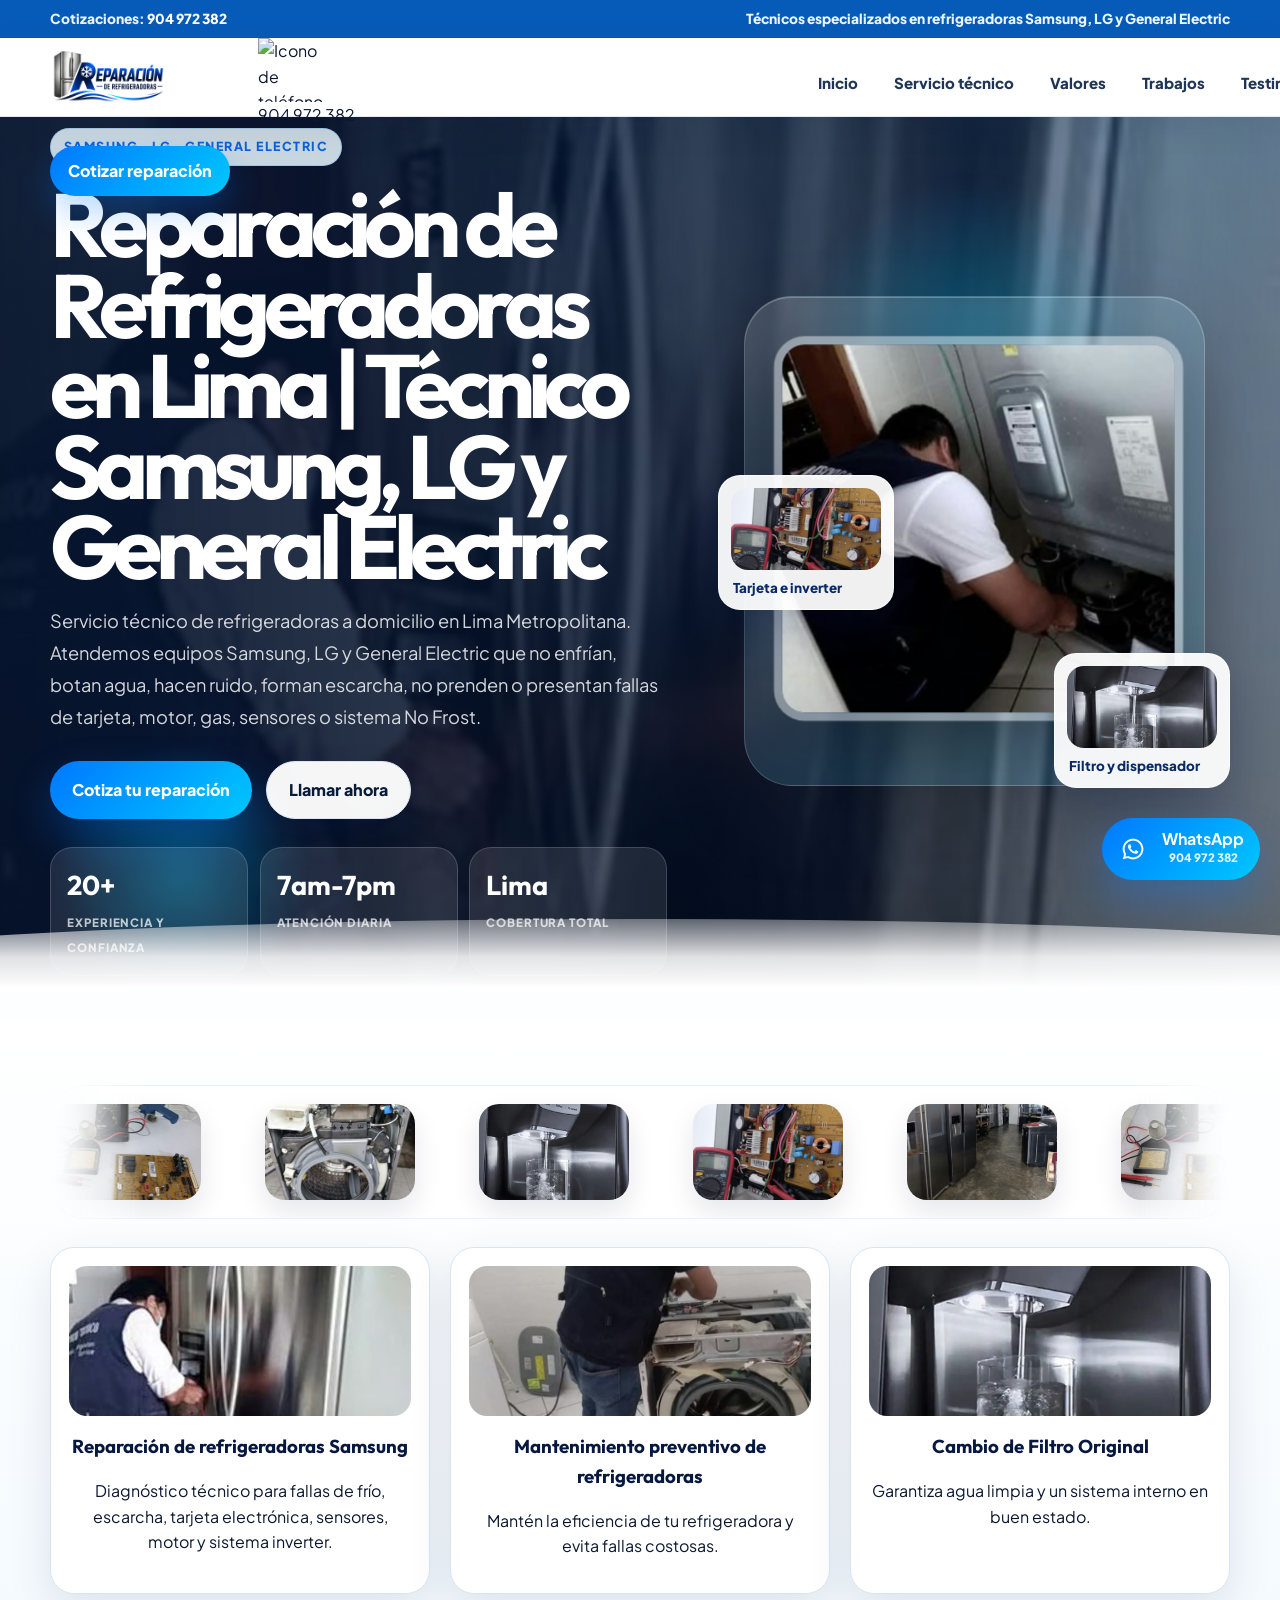
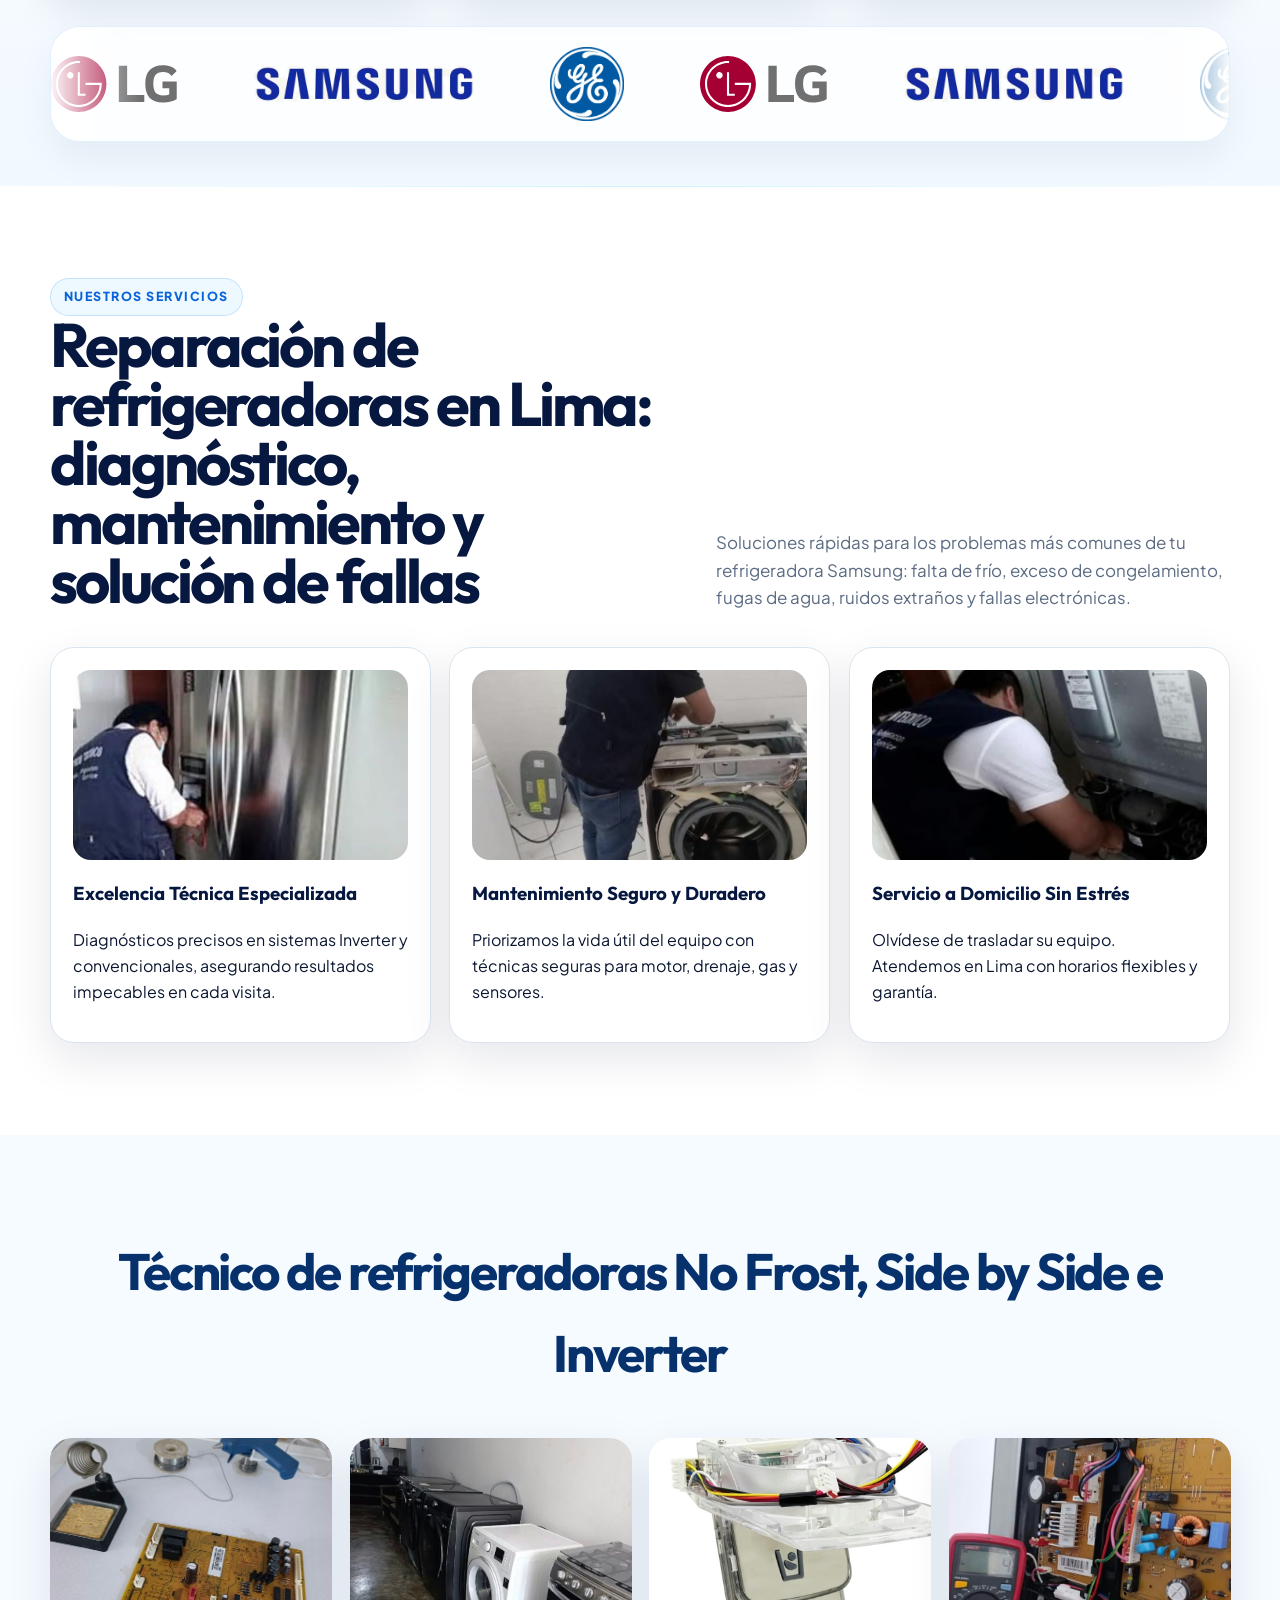
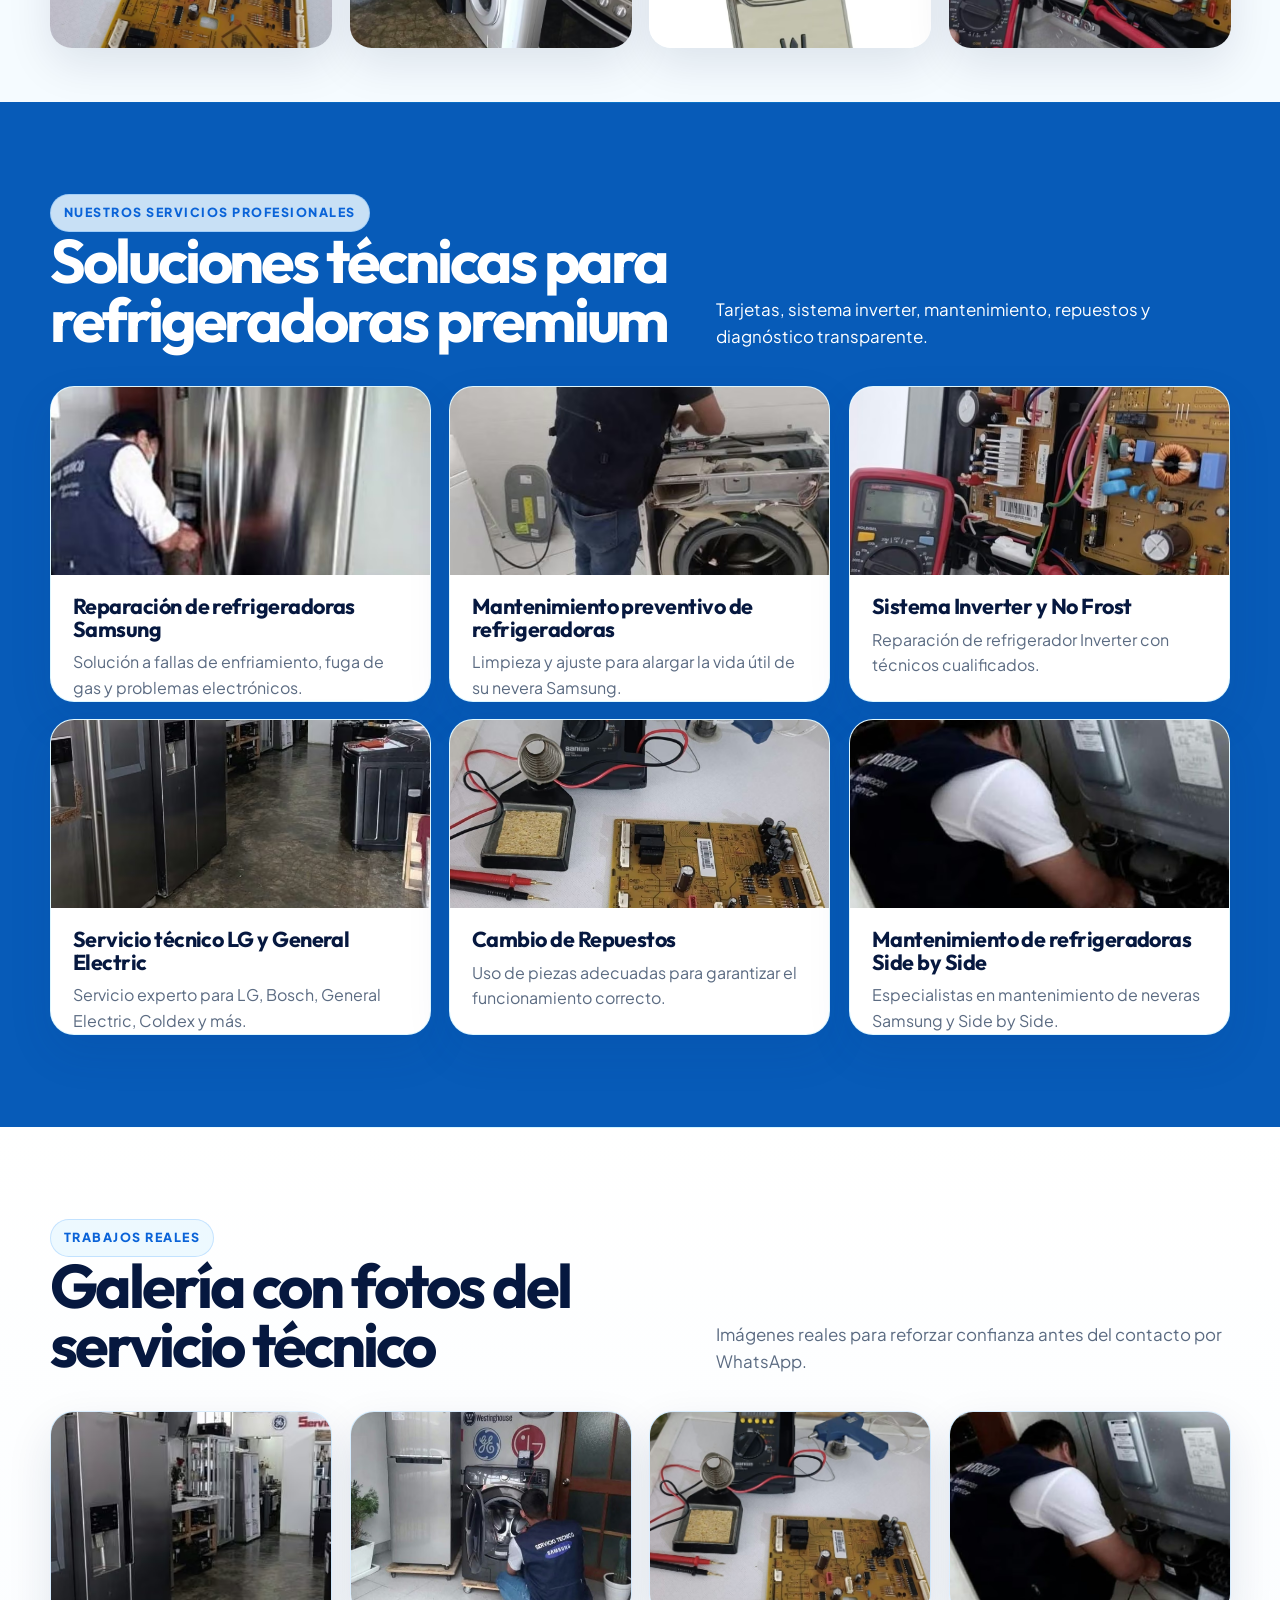
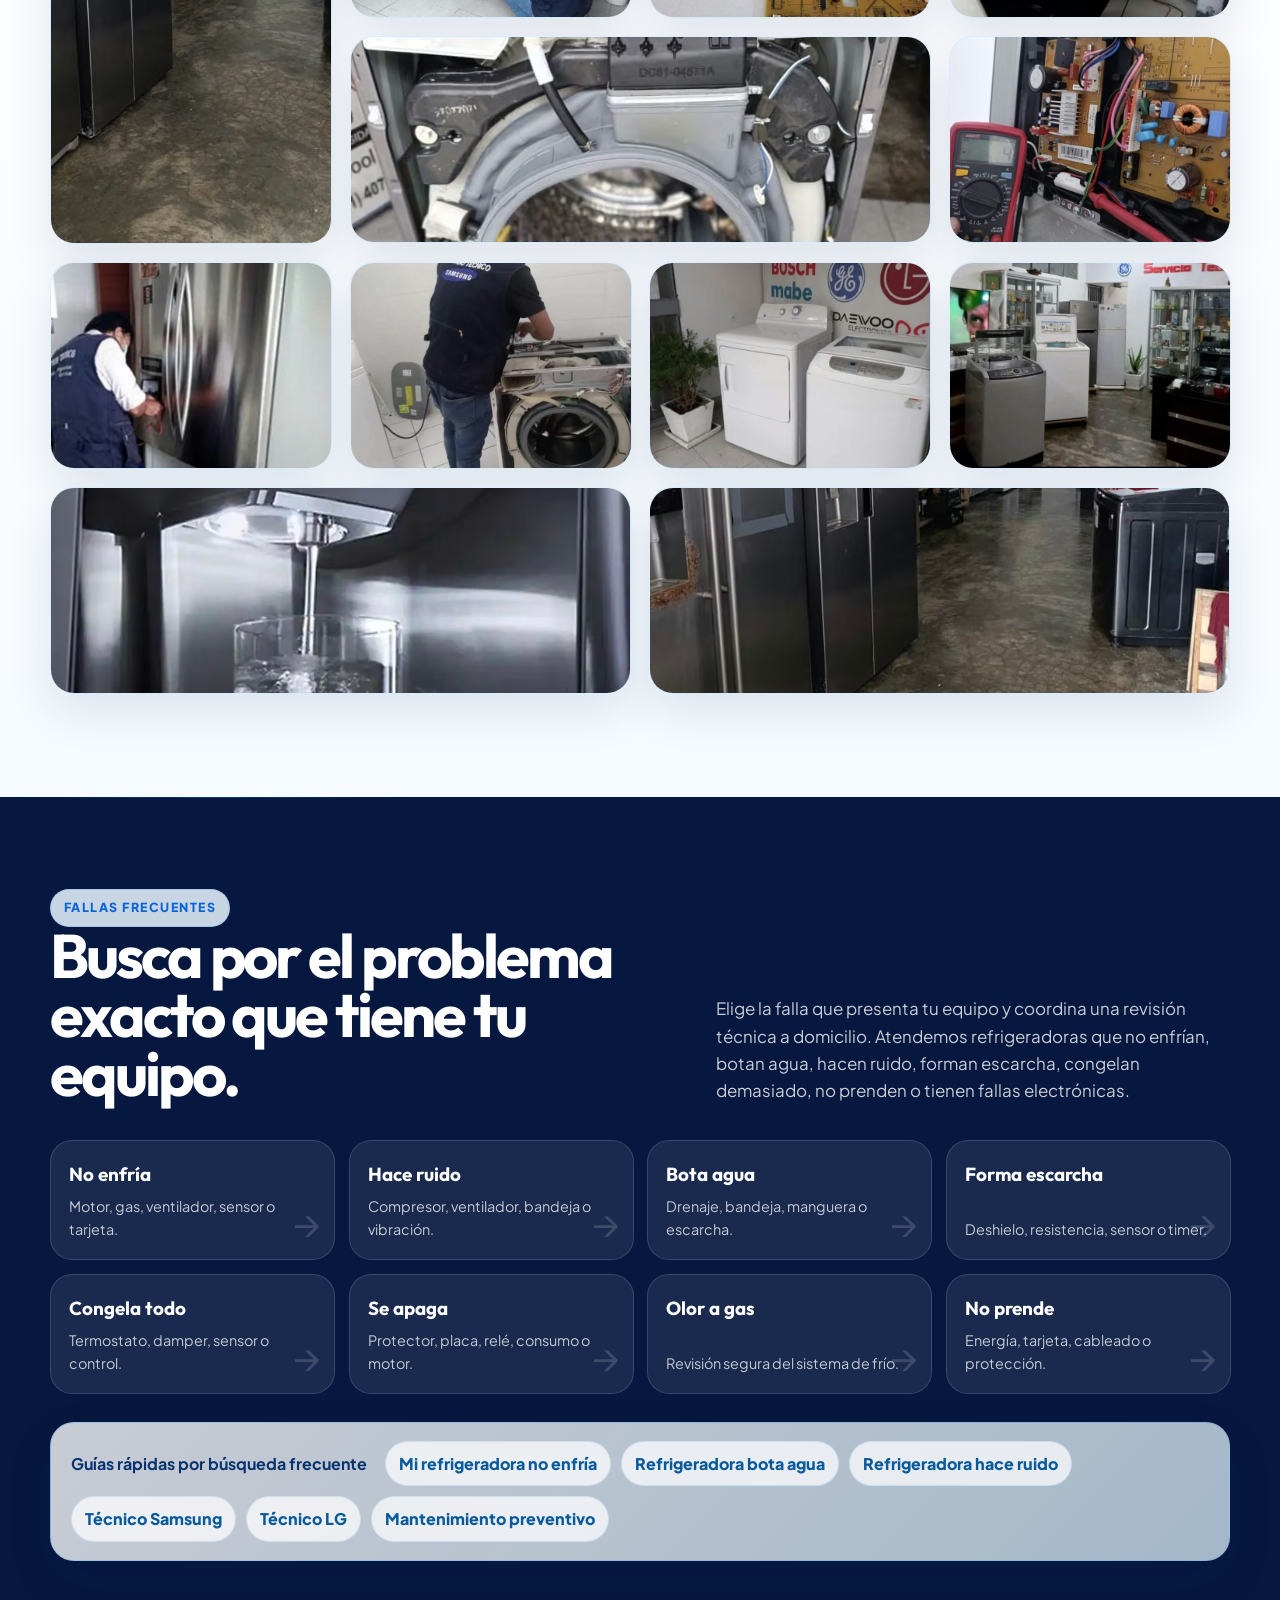
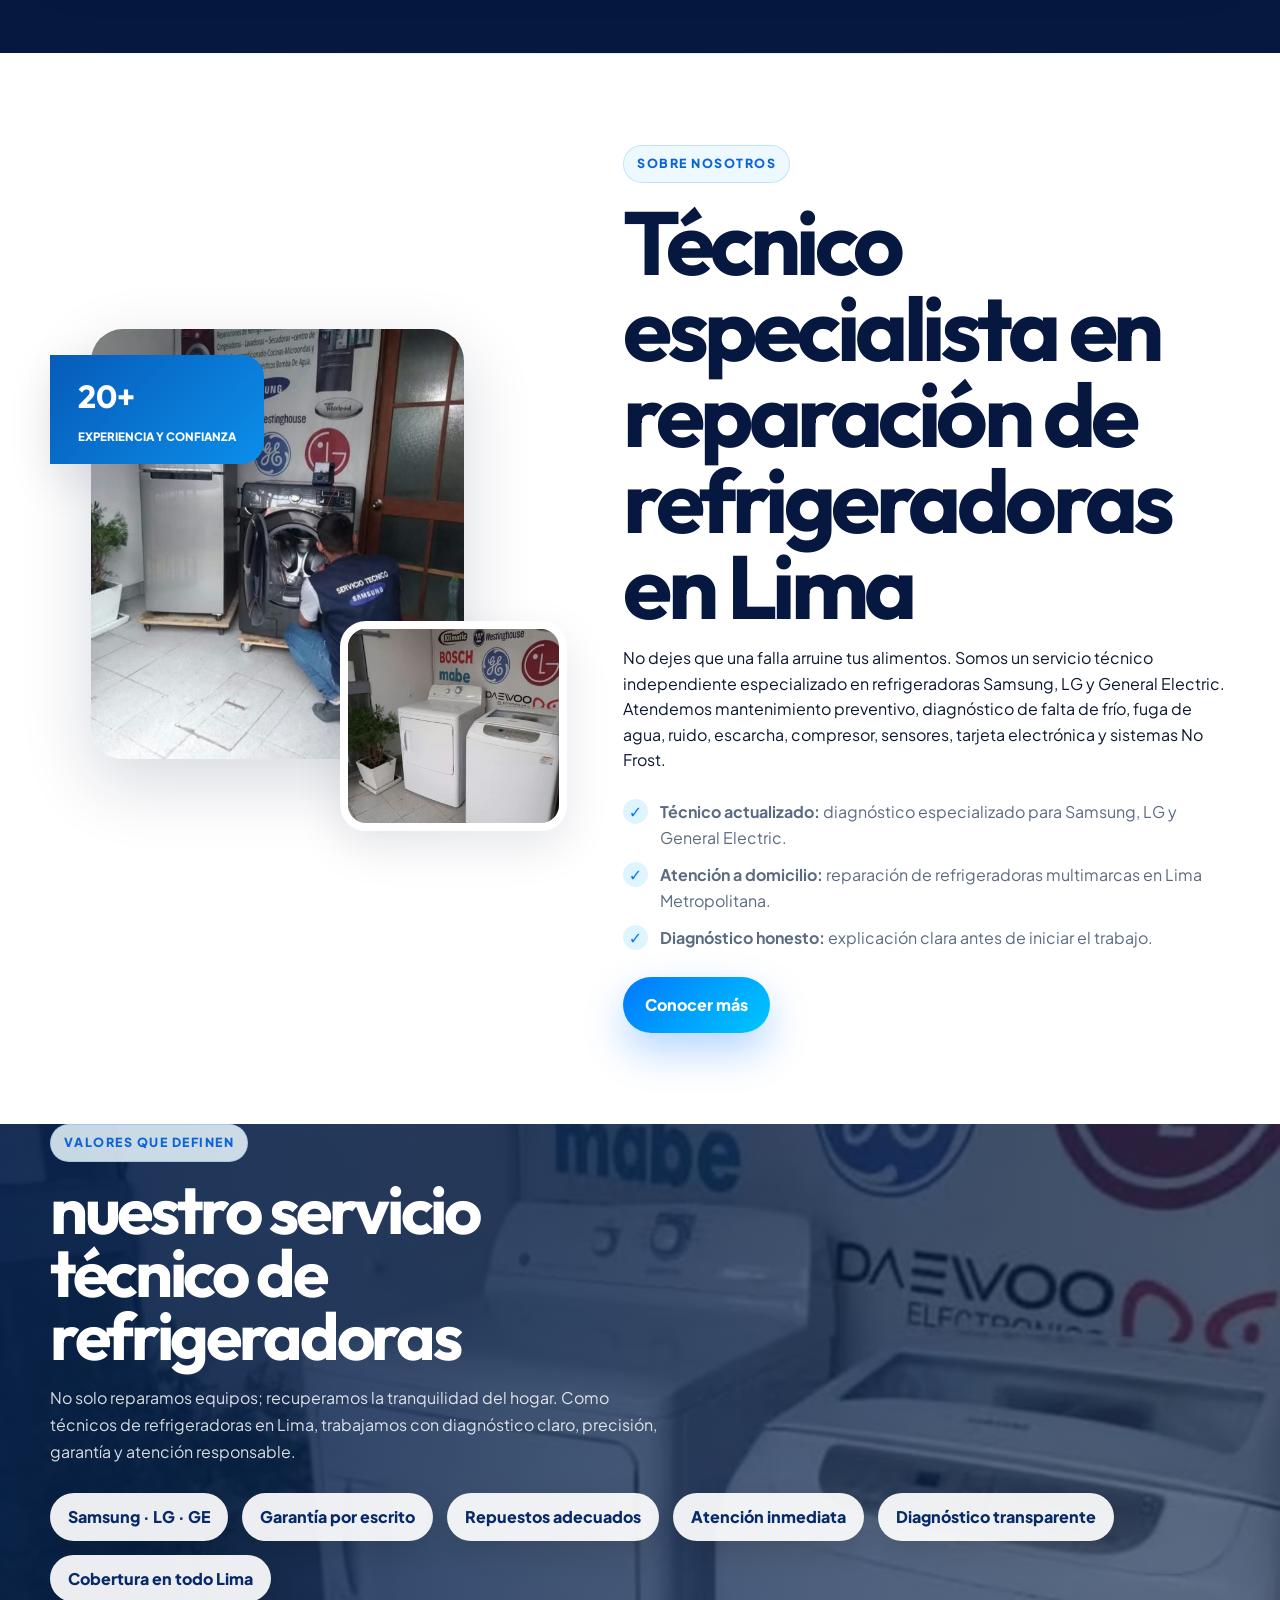
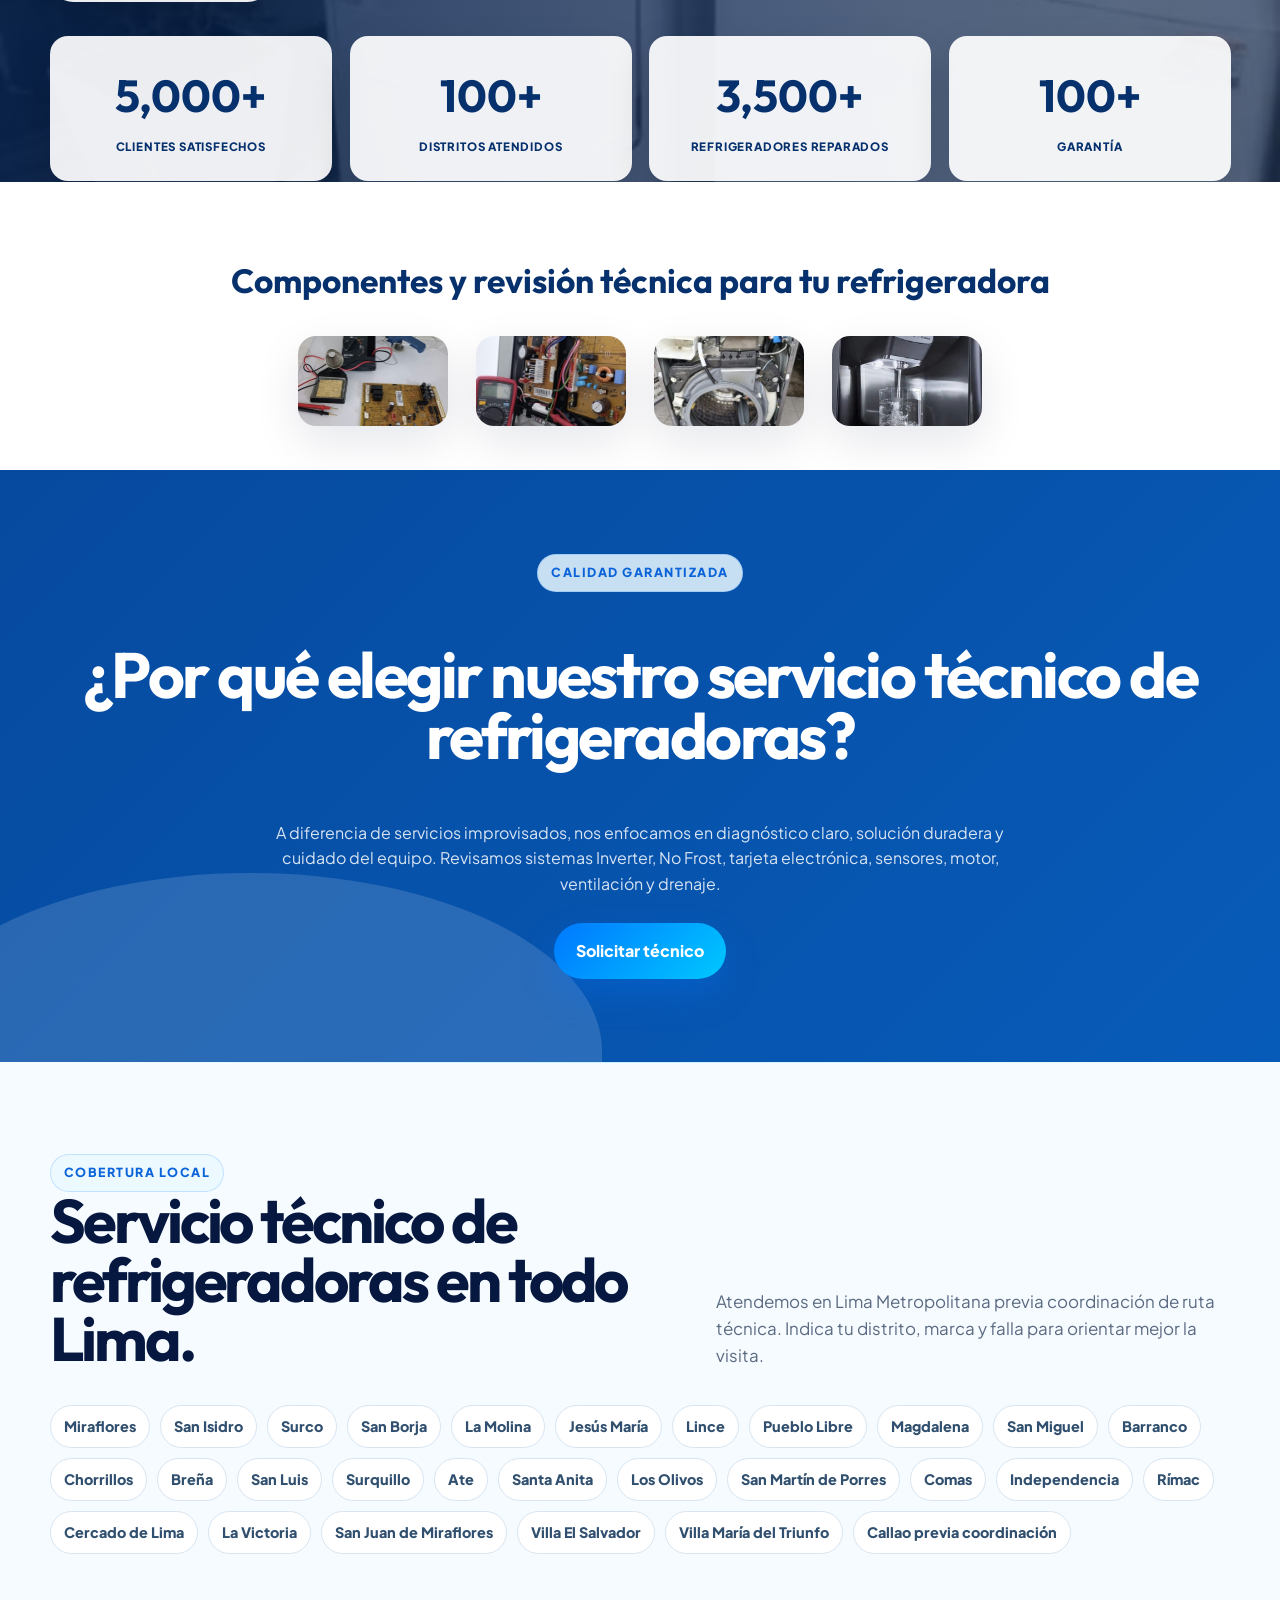
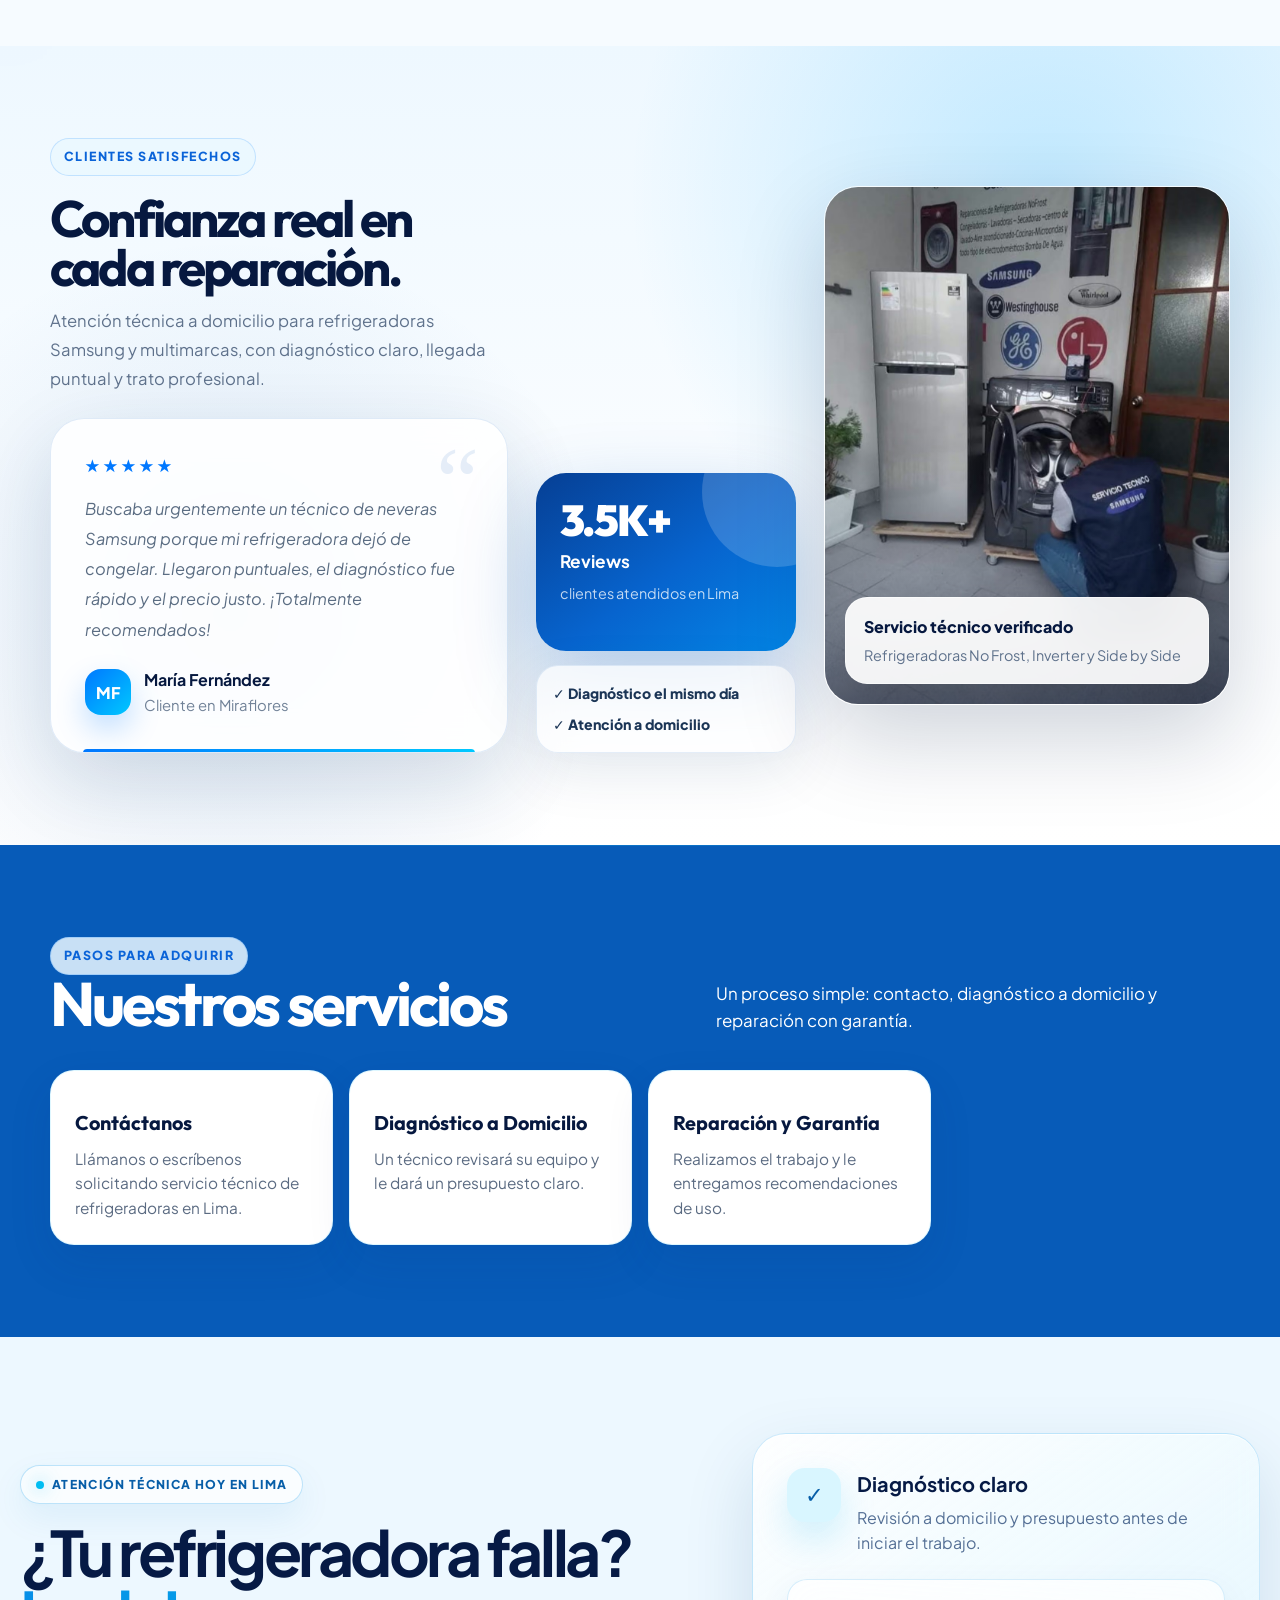
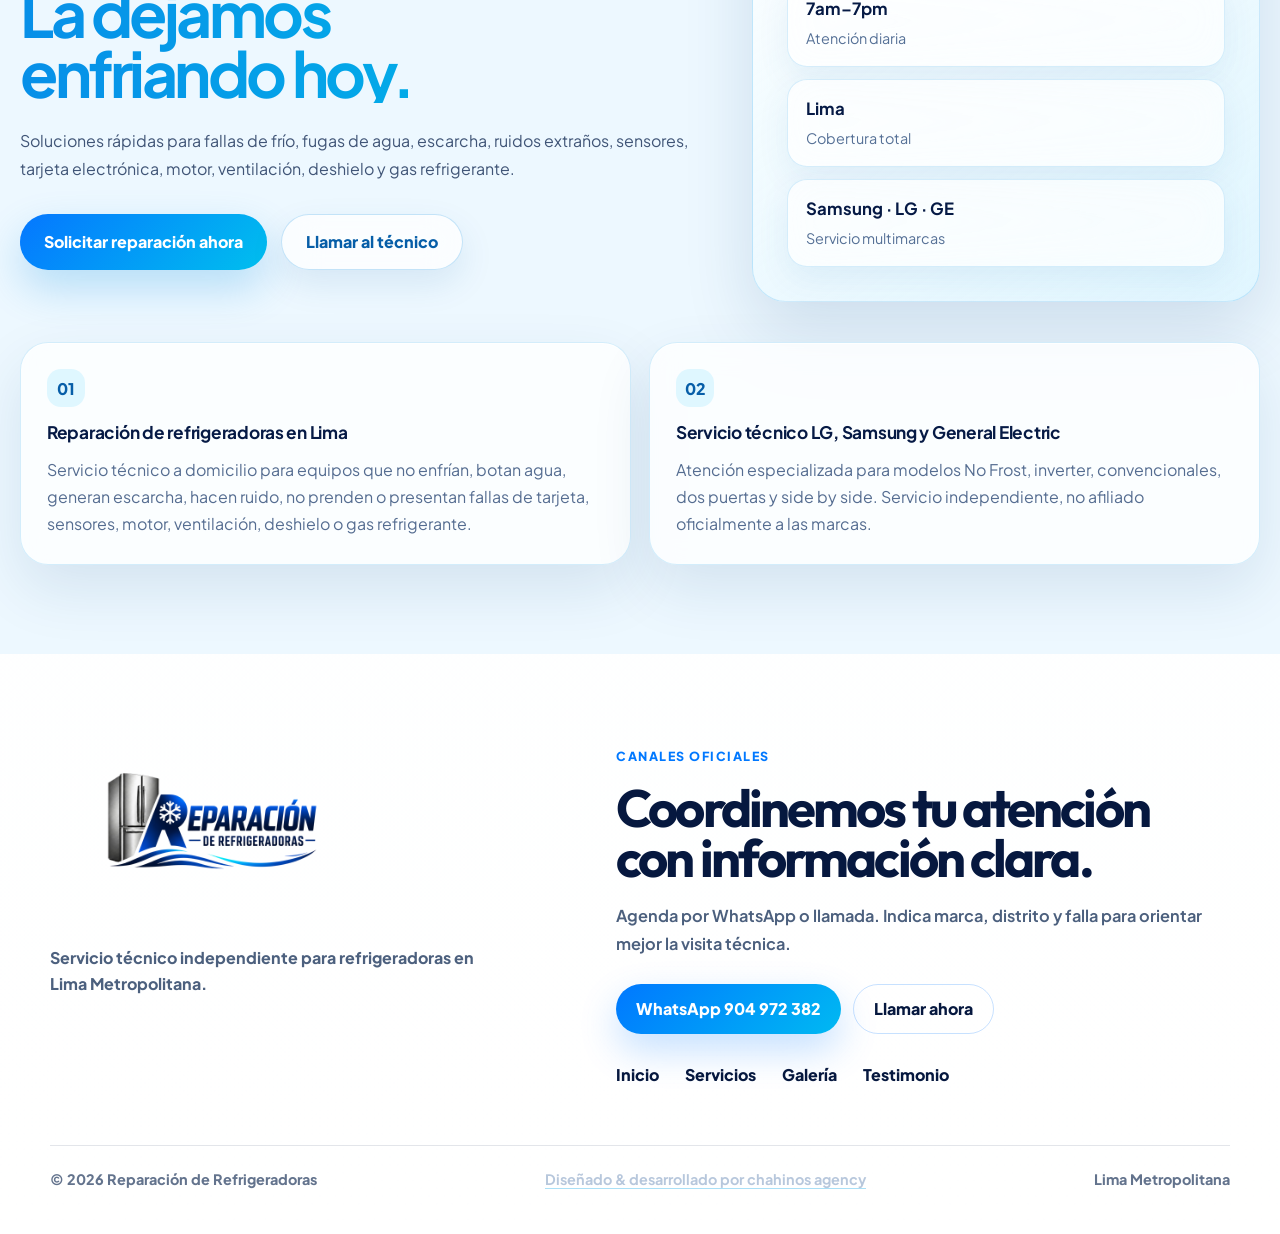
==== commit d7bc97a8: "Update index.html" ====
--- a/index.html
+++ b/index.html
@@ -365,6 +365,10 @@
     <a class="brand" href="#inicio" aria-label="Reparación de Refrigeradoras">
       <img src="assets/logos/logo-original-cliente.avif" alt="Reparación de Refrigeradoras - servicio técnico en Lima" width="377" height="203">
     </a>
+    <a class="nav-phone-highlight" href="tel:+51904972382" aria-label="Llamar al 904 972 382">
+      <img src="assets/icons/telefono-header.png" alt="Icono de teléfono" width="64" height="64">
+      <span>904 972 382</span>
+    </a>
     <nav class="nav-links" id="navLinks">
       <a href="#inicio">Inicio</a><a href="#servicios">Servicio técnico</a><a href="#valores">Valores</a><a href="#galeria">Trabajos</a><a href="#faq">Testimonio</a><a href="#contacto">Contacto</a>
     </nav>
@@ -837,3 +841,4 @@
   <script src="js/app.js" defer></script>
 </body>
 </html>
+
